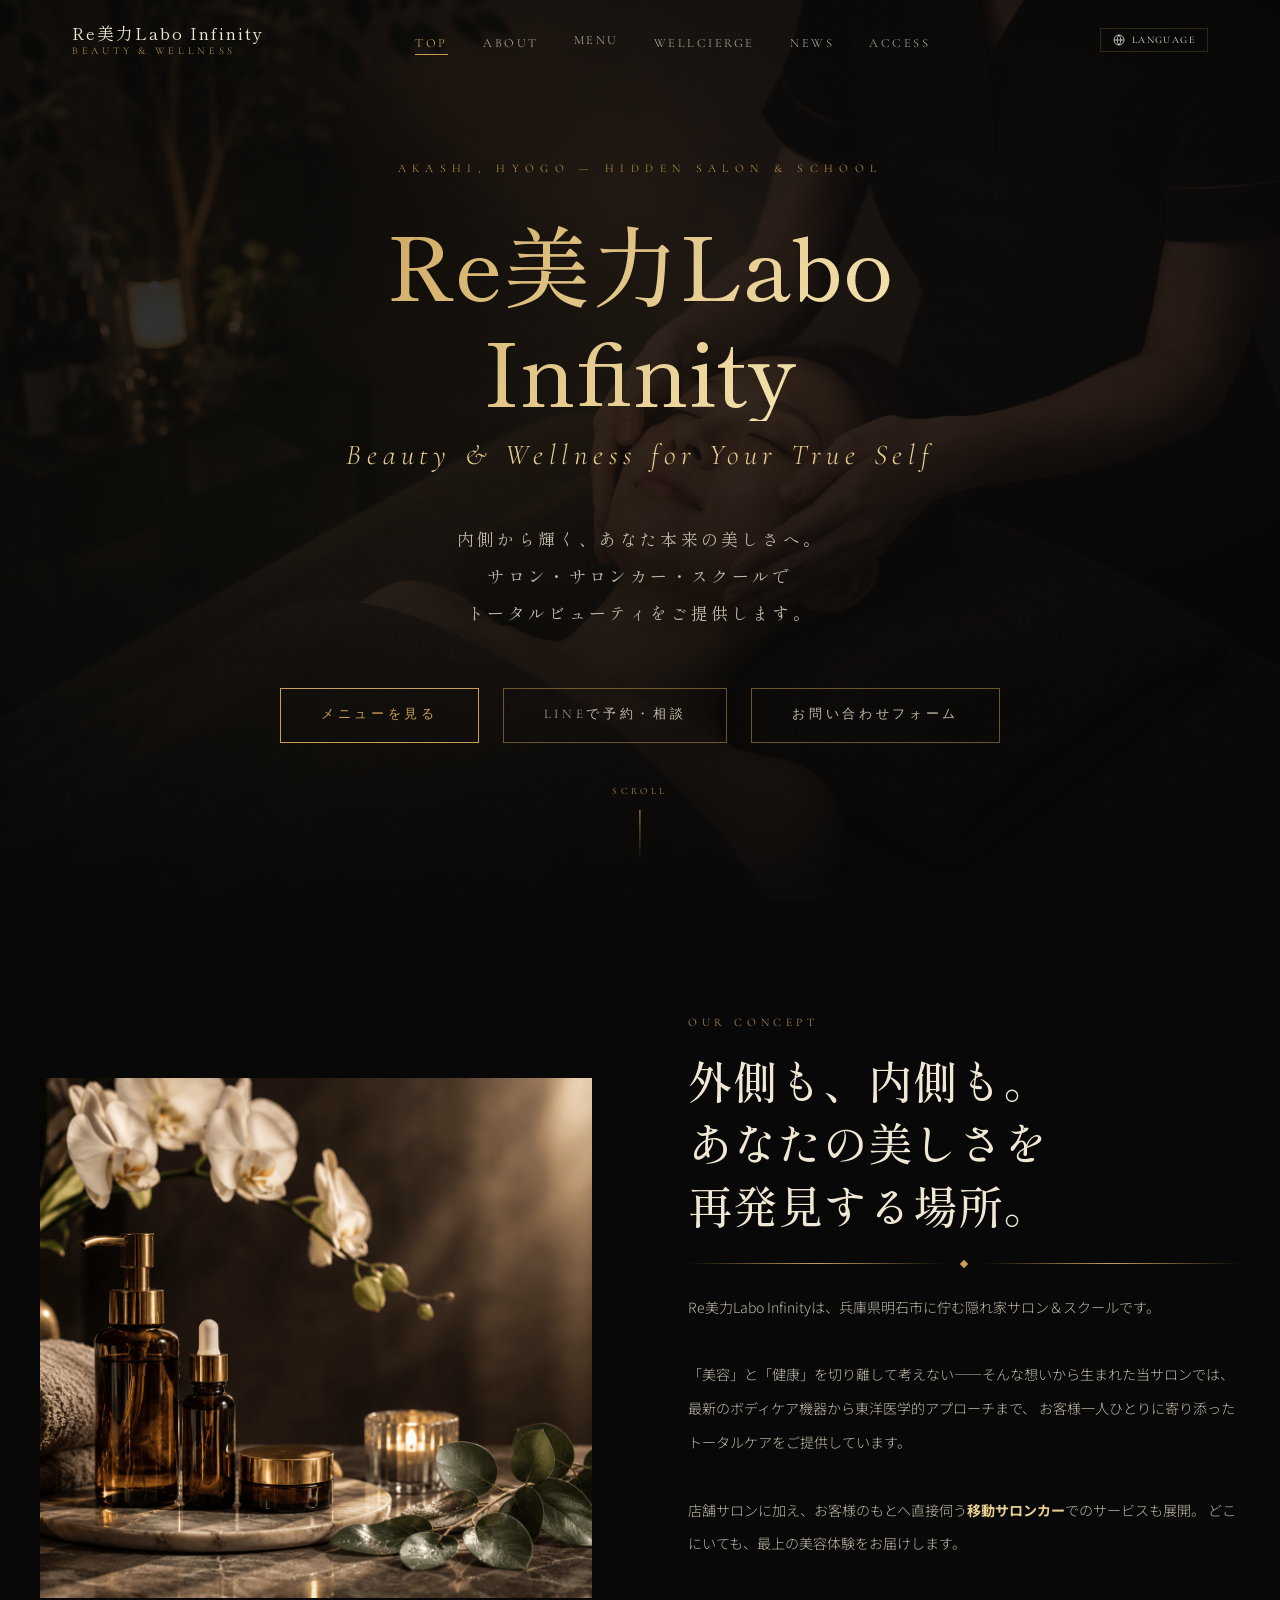
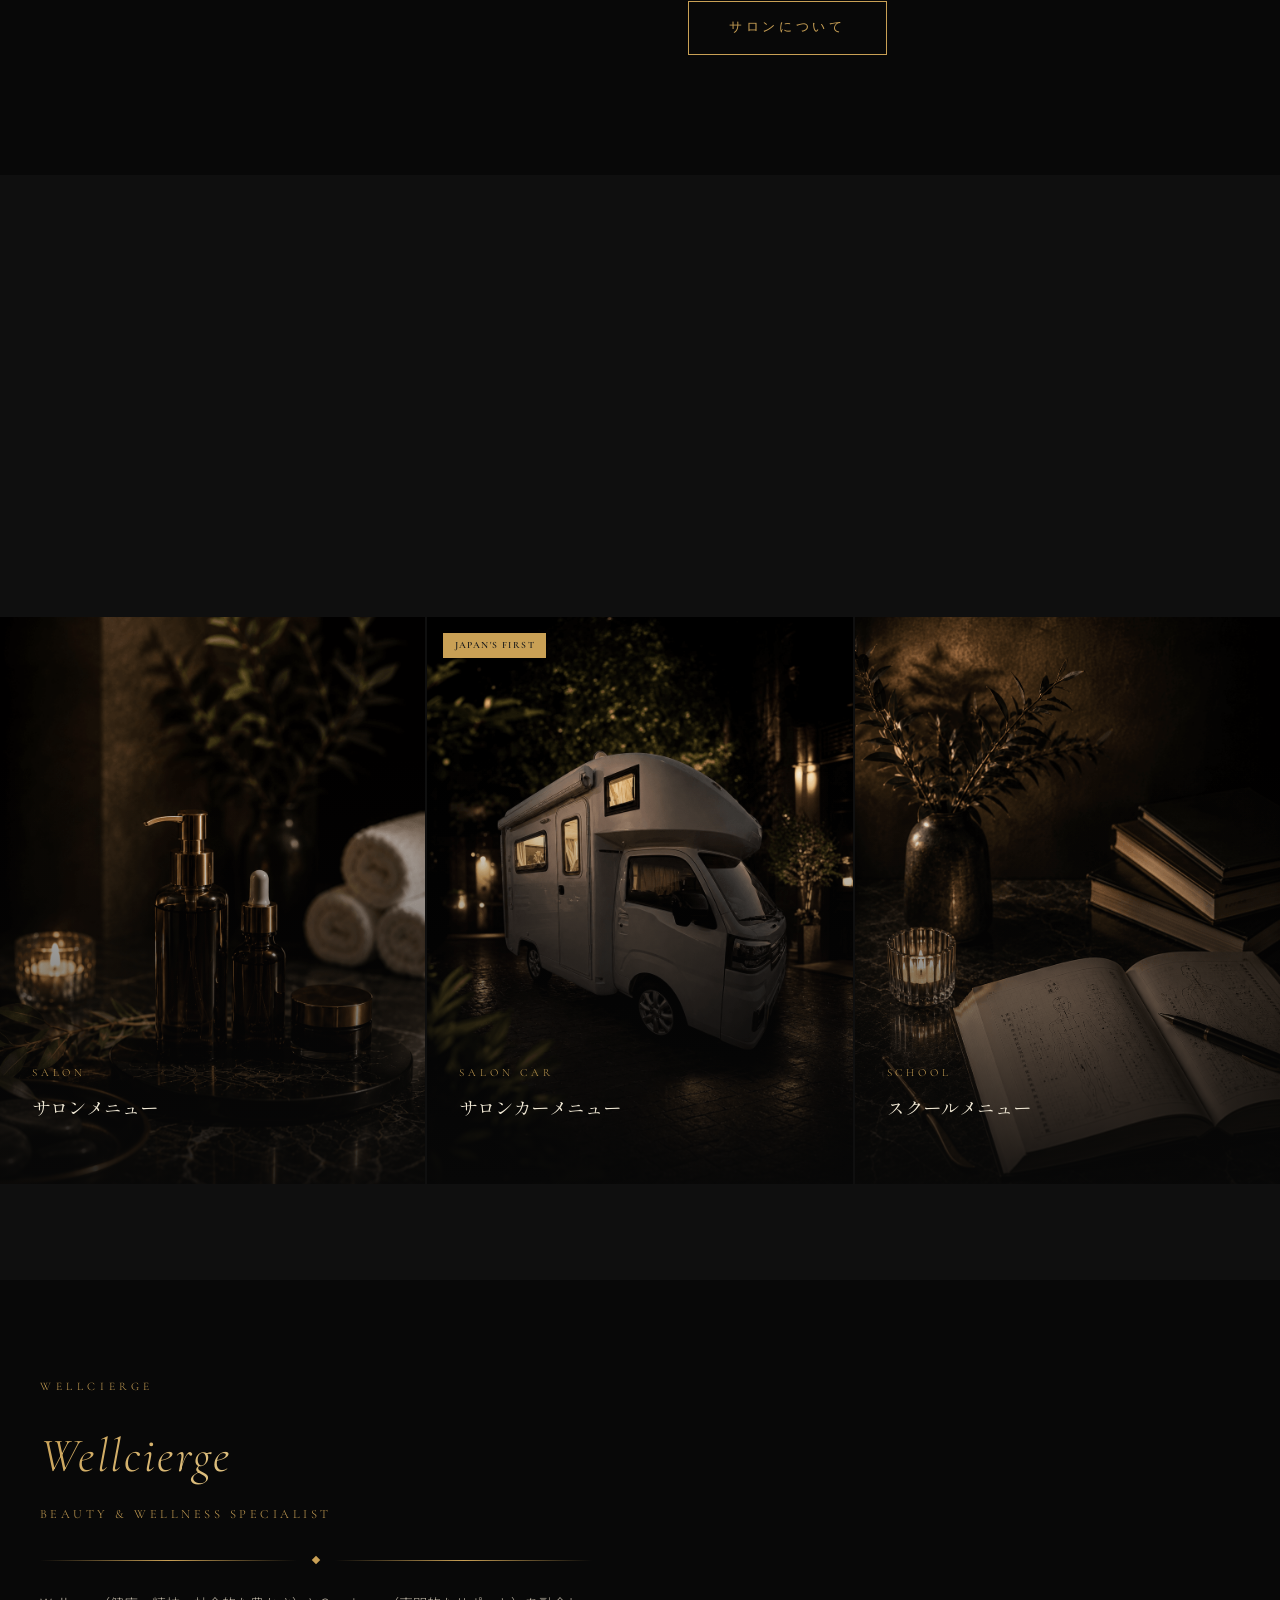
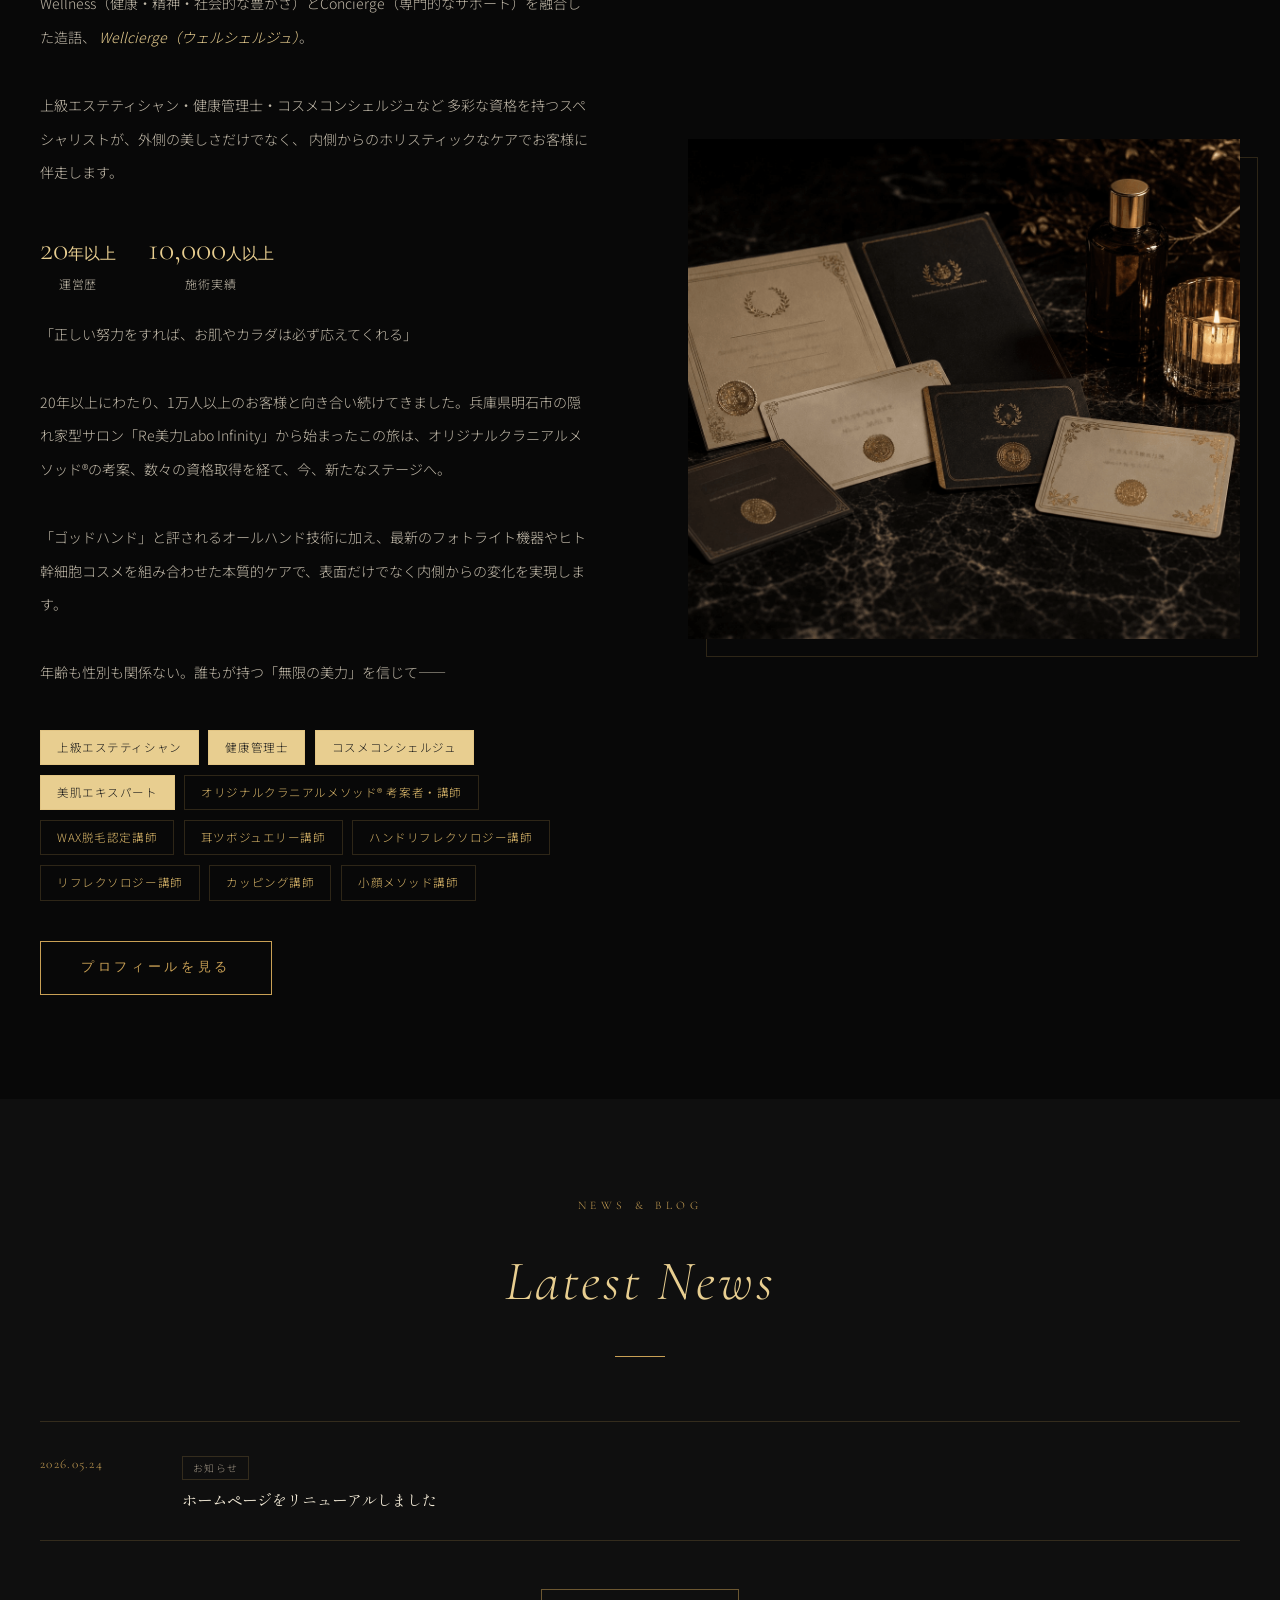
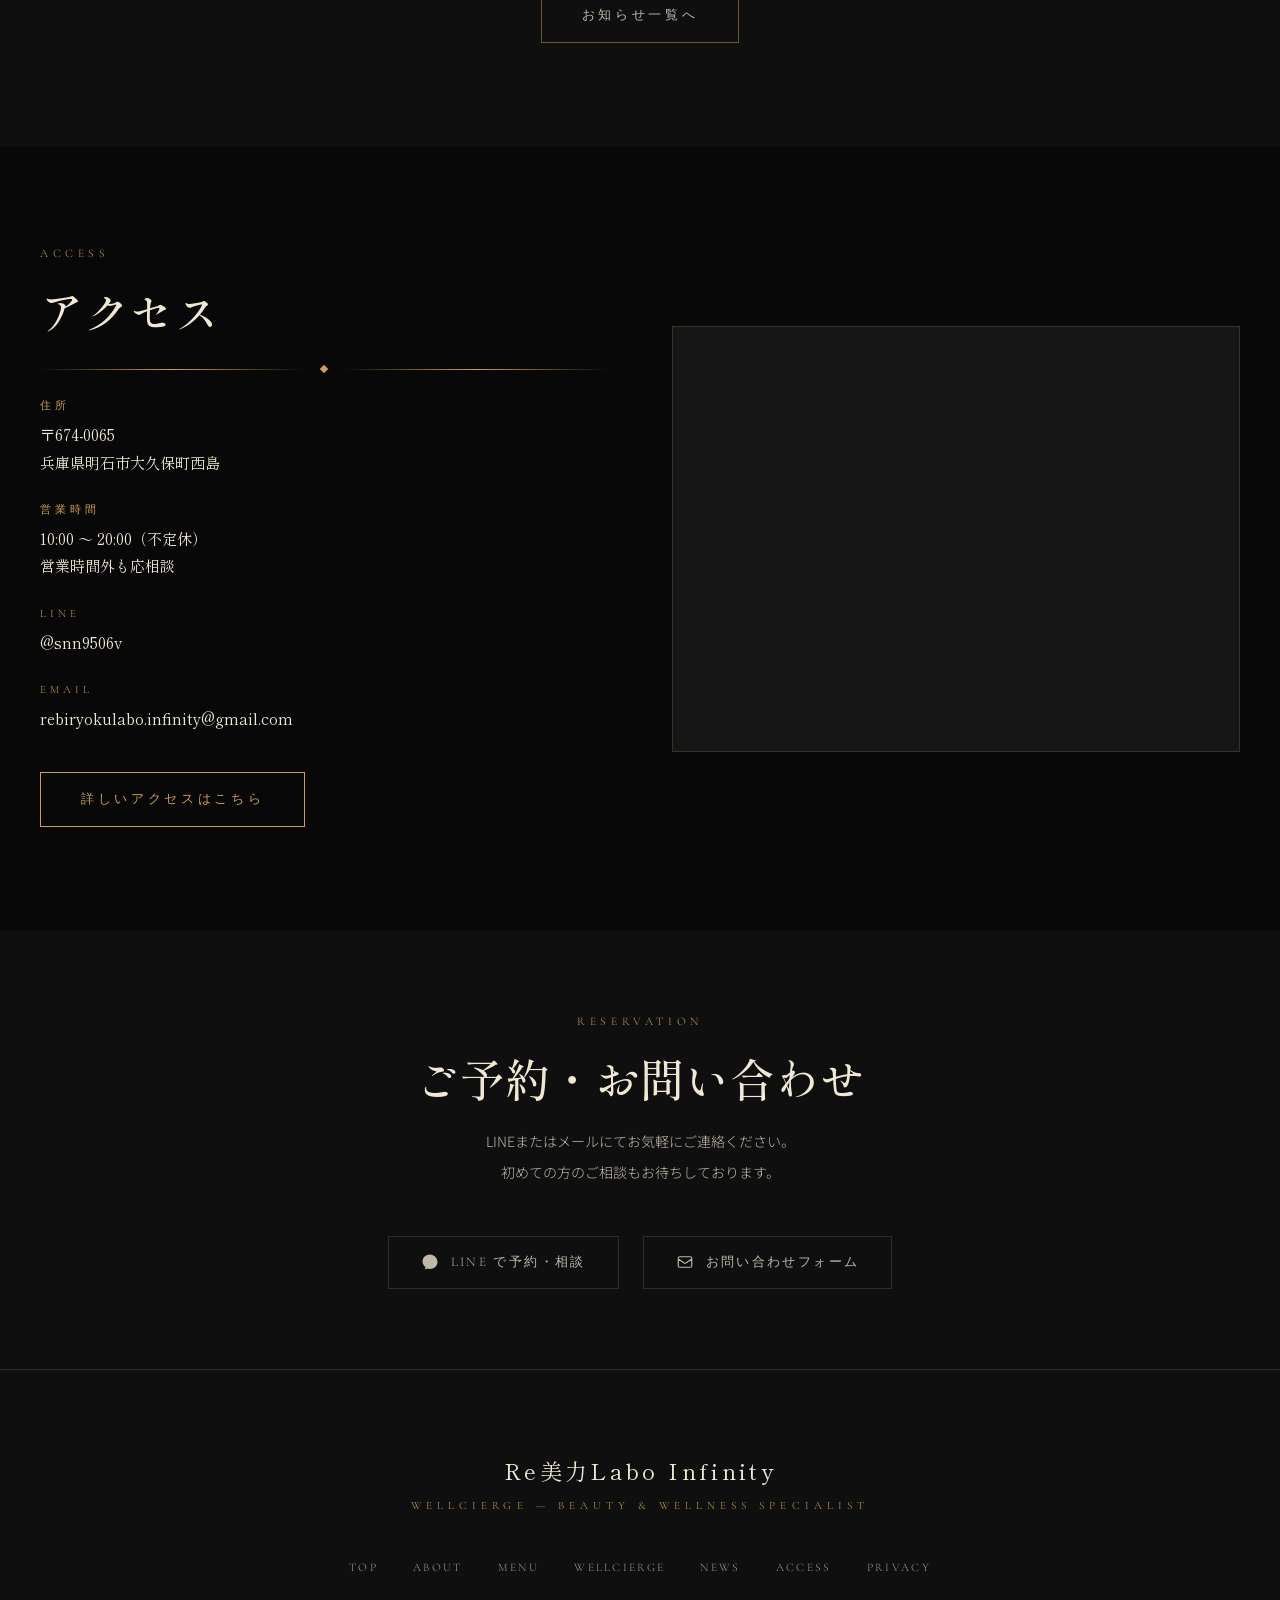
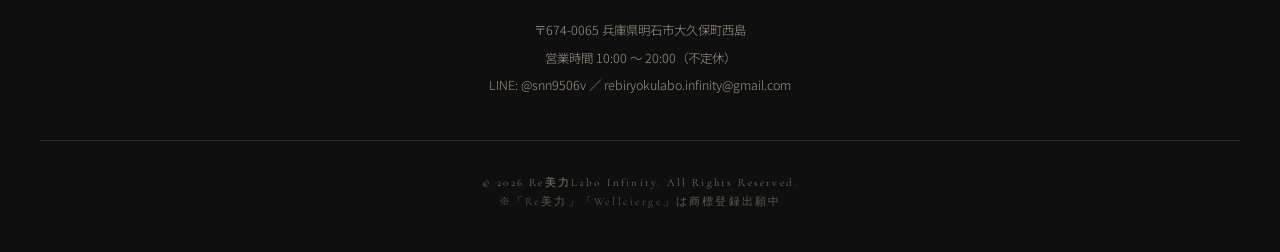
==== index.html @ ded1d457 "全国初バッジ追加・ニュース記事追加・1ショット料金変更" ====
<!DOCTYPE html>
<html lang="ja">
<head>
  <meta charset="UTF-8">
  <meta name="viewport" content="width=device-width, initial-scale=1.0">
  <title>Re美力Labo Infinity | 隠れ家サロン×移動サロンカー｜明石市</title>
  <meta name="description" content="明石市の隠れ家プライベートサロン。全国初の移動サロンカーでご希望の場所へお伺いします。脱毛・脂肪冷却・頭蓋骨調整・エステなど本格ケアをご提供。">
  <link rel="icon" type="image/png" href="images/logo-black店名無し.png">
  <meta property="og:site_name" content="Re美力Labo Infinity">
  <meta property="og:title" content="Re美力Labo Infinity | 隠れ家サロン×移動サロンカー｜明石市">
  <meta property="og:description" content="明石市の隠れ家プライベートサロン。全国初の移動サロンカーでご希望の場所へお伺いします。脱毛・脂肪冷却・頭蓋骨調整・エステなど本格ケアをご提供。">
  <meta property="og:type" content="website">
  <meta property="og:url" content="https://rebiryokulabo-infinity-salon.netlify.app/">
  <meta property="og:image" content="https://rebiryokulabo-infinity-salon.netlify.app/images/OG画像.png">
  <meta name="twitter:card" content="summary_large_image">
  <meta name="twitter:title" content="Re美力Labo Infinity | 隠れ家サロン×移動サロンカー｜明石市">
  <meta name="twitter:description" content="明石市の隠れ家プライベートサロン。全国初の移動サロンカーでご希望の場所へお伺いします。脱毛・脂肪冷却・頭蓋骨調整・エステなど本格ケアをご提供。">
  <meta name="twitter:image" content="https://rebiryokulabo-infinity-salon.netlify.app/images/OG画像.png">
  <link rel="stylesheet" href="css/style.css">
</head>
<body>

  <!-- ===== HEADER ===== -->
  <header class="site-header" id="site-header">
    <nav class="nav-inner">
      <a href="index.html" class="site-logo">
        <span class="logo-main">Re美力Labo Infinity</span>
        <span class="logo-sub">Beauty &amp; Wellness</span>
      </a>
      <ul class="nav-links">
        <li><a href="index.html" class="active">Top</a></li>
        <li><a href="about.html">About</a></li>
        <li class="nav-menu-dropdown" id="nav-menu-dropdown">
          <a href="menu.html#salon" class="nav-menu-btn" id="nav-menu-btn">Menu</a>
          <ul class="nav-menu-list" role="menu">
            <li><a href="menu.html#salon" role="menuitem">Salon</a></li>
            <li><a href="menu.html#saloncar" role="menuitem">Salon Car</a></li>
            <li><a href="menu.html#school" role="menuitem">School</a></li>
          </ul>
        </li>
        <li><a href="wellcierge.html">Wellcierge</a></li>
        <li><a href="news.html">News</a></li>
        <li><a href="access.html">Access</a></li>
      </ul>
      <div class="lang-dropdown" id="lang-dropdown">
        <button class="lang-dropdown-btn" id="lang-dropdown-btn" aria-haspopup="true" aria-expanded="false">
          <svg width="12" height="12" viewBox="0 0 24 24" fill="none" stroke="currentColor" stroke-width="1.5"><circle cx="12" cy="12" r="10"/><path d="M2 12h20M12 2a15.3 15.3 0 010 20M12 2a15.3 15.3 0 000 20"/></svg>
          Language
        </button>
        <ul class="lang-dropdown-menu" role="menu">
          <li><button class="lang-option active" data-lang="ja" role="menuitem">日本語</button></li>
          <li><button class="lang-option" data-lang="en" role="menuitem">English</button></li>
          <li><button class="lang-option" data-lang="fr" role="menuitem">Français</button></li>
          <li><button class="lang-option" data-lang="zh-CN" role="menuitem">中文（简体）</button></li>
          <li><button class="lang-option" data-lang="zh-TW" role="menuitem">中文（繁體）</button></li>
          <li><button class="lang-option" data-lang="ko" role="menuitem">한국어</button></li>
        </ul>
      </div>
      <button class="hamburger" aria-label="メニュー">
        <span></span><span></span><span></span>
      </button>
    </nav>
  </header>

  <!-- Mobile Navigation -->
  <nav class="mobile-nav">
    <a href="index.html">Top</a>
    <a href="about.html">About</a>
    <a href="menu.html">Menu</a>
    <a href="wellcierge.html">Wellcierge</a>
    <a href="news.html">News</a>
    <a href="access.html">Access</a>
  </nav>

  <!-- ===== HERO ===== -->
  <section class="hero">
    <div class="hero-bg-gradient"></div>
    <img class="hero-image" src="images/top-hero.jpg" alt="Re美力Labo Infinity">
    <div class="hero-overlay"></div>

    <div class="hero-content">
      <span class="hero-tag">Akashi, Hyogo — Hidden Salon &amp; School</span>

      <h1 class="hero-title-jp gold-text">Re美力Labo<br>Infinity</h1>

      <p class="hero-title-en">Beauty &amp; Wellness for Your True Self</p>

      <p class="hero-catchcopy">
        内側から輝く、あなた本来の美しさへ。<br>
        サロン・サロンカー・スクールで<br>
        トータルビューティをご提供します。
      </p>

      <div class="hero-buttons">
        <a href="menu.html" class="btn btn-gold"><span>メニューを見る</span></a>
        <a href="https://line.me/ti/p/@snn9506v" class="btn btn-outline" target="_blank" rel="noopener"><span>LINEで予約・相談</span></a>
        <a href="https://docs.google.com/forms/d/e/1FAIpQLSfiTeY6coS5xLp5Zf1o92QB1NUmzGNv9Fzl4UUfUg1ZlBwT3A/viewform?usp=header" class="btn btn-outline" target="_blank" rel="noopener"><span>お問い合わせフォーム</span></a>
      </div>
    </div>

    <div class="scroll-indicator">
      <span>Scroll</span>
      <div class="scroll-line"></div>
    </div>
  </section>

  <!-- ===== CONCEPT ===== -->
  <section>
    <div class="section-inner">
      <div class="concept-grid">
        <div class="concept-image-wrap fade-in-left">
          <img src="images/サロンイメージ画像.png" alt="サロン内装">
        </div>
        <div class="concept-text fade-in-right">
          <span class="section-tag">Our Concept</span>
          <h2 class="section-title">外側も、内側も。<br>あなたの美しさを<br>再発見する場所。</h2>
          <div class="ornament">
            <div class="ornament-line"></div>
            <div class="ornament-diamond"></div>
            <div class="ornament-line"></div>
          </div>
          <p class="concept-body">
            Re美力Labo Infinityは、兵庫県明石市に佇む隠れ家サロン＆スクールです。<br><br>
            「美容」と「健康」を切り離して考えない——そんな想いから生まれた当サロンでは、
            最新のボディケア機器から東洋医学的アプローチまで、
            お客様一人ひとりに寄り添ったトータルケアをご提供しています。<br><br>
            店舗サロンに加え、お客様のもとへ直接伺う<strong style="color:var(--gold-pale)">移動サロンカー</strong>でのサービスも展開。
            どこにいても、最上の美容体験をお届けします。
          </p>
          <a href="about.html" class="btn btn-gold"><span>サロンについて</span></a>
        </div>
      </div>
    </div>
  </section>

  <!-- ===== SERVICES ===== -->
  <section class="bg-medium" style="padding-left:0; padding-right:0;">
    <div class="section-inner" style="max-width:100%; padding: 0 2rem 4rem;">
      <div class="section-header fade-in">
        <span class="section-tag">Services</span>
        <h2 class="section-title-en">Our Services</h2>
        <div class="section-divider"></div>
        <p class="section-subtitle">サロン・サロンカー・スクールの3つのスタイルでお届けします</p>
      </div>
    </div>
    <div class="services-grid">
      <a href="menu.html#salon" class="service-card">
        <img src="images/TOPサロンメニューページ用画像.png" alt="サロンメニュー">
        <div class="service-card-content">
          <span class="service-card-tag">Salon</span>
          <div class="service-card-title">サロンメニュー</div>
          <div class="service-card-arrow">View Menu →</div>
        </div>
      </a>
      <a href="menu.html#saloncar" class="service-card">
        <img src="images/TOPサロンカーメニューページ用画像.png" alt="サロンカーメニュー">
        <div style="position:absolute; top:1rem; left:1rem; background:var(--gold); color:#1A1A1A; font-size:0.6rem; font-weight:600; letter-spacing:0.15em; padding:0.25rem 0.7rem; font-family:var(--font-en-serif);">JAPAN'S FIRST</div>
        <div class="service-card-content">
          <span class="service-card-tag">Salon Car</span>
          <div class="service-card-title">サロンカーメニュー</div>
          <div class="service-card-arrow">View Menu →</div>
        </div>
      </a>
      <a href="menu.html#school" class="service-card">
        <img src="images/TOPスクールメニューページ用画像.png" alt="スクールメニュー">
        <div class="service-card-content">
          <span class="service-card-tag">School</span>
          <div class="service-card-title">スクールメニュー</div>
          <div class="service-card-arrow">View Menu →</div>
        </div>
      </a>
    </div>
  </section>

  <!-- ===== WELLCIERGE ===== -->
  <section>
    <div class="section-inner">
      <div class="wellcierge-preview">
        <div class="wellcierge-preview-text fade-in-left">
          <span class="section-tag">Wellcierge</span>
          <div class="wellcierge-name gold-text">Wellcierge</div>
          <div class="wellcierge-subtitle">Beauty &amp; Wellness Specialist</div>
          <div class="ornament">
            <div class="ornament-line"></div>
            <div class="ornament-diamond"></div>
            <div class="ornament-line"></div>
          </div>
          <p class="concept-body">
            Wellness（健康・精神・社会的な豊かさ）とConcierge（専門的なサポート）を融合した造語、
            <em style="color:var(--gold-pale); font-style:italic;">Wellcierge（ウェルシェルジュ）</em>。<br><br>
            上級エステティシャン・健康管理士・コスメコンシェルジュなど
            多彩な資格を持つスペシャリストが、外側の美しさだけでなく、
            内側からのホリスティックなケアでお客様に伴走します。
          </p>
          <div style="display:flex; gap:2rem; margin-bottom:1.5rem;">
            <div style="text-align:center;">
              <div style="font-family:'Cormorant Garamond',serif; font-size:2rem; color:var(--gold-pale); line-height:1.2;">20<span style="font-size:1rem;">年以上</span></div>
              <div style="font-size:0.75rem; color:var(--text-secondary); letter-spacing:0.08em; margin-top:4px;">運営歴</div>
            </div>
            <div style="text-align:center;">
              <div style="font-family:'Cormorant Garamond',serif; font-size:2rem; color:var(--gold-pale); line-height:1.2;">10,000<span style="font-size:1rem;">人以上</span></div>
              <div style="font-size:0.75rem; color:var(--text-secondary); letter-spacing:0.08em; margin-top:4px;">施術実績</div>
            </div>
          </div>
          <p class="concept-body">
            「正しい努力をすれば、お肌やカラダは必ず応えてくれる」<br><br>
            20年以上にわたり、1万人以上のお客様と向き合い続けてきました。兵庫県明石市の隠れ家型サロン「Re美力Labo Infinity」から始まったこの旅は、オリジナルクラニアルメソッド&reg;の考案、数々の資格取得を経て、今、新たなステージへ。<br><br>
            「ゴッドハンド」と評されるオールハンド技術に加え、最新のフォトライト機器やヒト幹細胞コスメを組み合わせた本質的ケアで、表面だけでなく内側からの変化を実現します。<br><br>
            年齢も性別も関係ない。誰もが持つ「無限の美力」を信じて――
          </p>
          <div class="qualifications-list" style="margin-bottom: 2.5rem;">
            <span class="qual-tag" style="background:var(--gold-pale);color:#1a1a1a;">上級エステティシャン</span>
            <span class="qual-tag" style="background:var(--gold-pale);color:#1a1a1a;">健康管理士</span>
            <span class="qual-tag" style="background:var(--gold-pale);color:#1a1a1a;">コスメコンシェルジュ</span>
            <span class="qual-tag" style="background:var(--gold-pale);color:#1a1a1a;">美肌エキスパート</span>
            <span class="qual-tag">オリジナルクラニアルメソッド&reg; 考案者・講師</span>
            <span class="qual-tag">WAX脱毛認定講師</span>
            <span class="qual-tag">耳ツボジュエリー講師</span>
            <span class="qual-tag">ハンドリフレクソロジー講師</span>
            <span class="qual-tag">リフレクソロジー講師</span>
            <span class="qual-tag">カッピング講師</span>
            <span class="qual-tag">小顔メソッド講師</span>
          </div>
          <a href="wellcierge.html" class="btn btn-gold"><span>プロフィールを見る</span></a>
        </div>
        <div class="wellcierge-preview-image fade-in-right">
          <img src="images/TOPWellciergeイメージ画像.png" alt="Wellcierge">
        </div>
      </div>
    </div>
  </section>

  <!-- ===== NEWS ===== -->
  <section class="bg-medium">
    <div class="section-inner">
      <div class="section-header fade-in">
        <span class="section-tag">News &amp; Blog</span>
        <h2 class="section-title-en">Latest News</h2>
        <div class="section-divider"></div>
      </div>

      <!-- ✅ 最新3件を news-data.js から自動表示 -->
      <div class="news-preview-list fade-in" id="news-preview"></div>

      <div style="text-align:center; margin-top: 3rem;" class="fade-in">
        <a href="news.html" class="btn btn-outline">お知らせ一覧へ</a>
      </div>
    </div>
  </section>

  <!-- ===== ACCESS PREVIEW ===== -->
  <section>
    <div class="section-inner">
      <div class="access-preview-grid">
        <div class="fade-in-left">
          <span class="section-tag">Access</span>
          <h2 class="section-title">アクセス</h2>
          <div class="ornament">
            <div class="ornament-line"></div>
            <div class="ornament-diamond"></div>
            <div class="ornament-line"></div>
          </div>
          <div class="access-preview-info">
            <dl class="info-item">
              <dt>住所</dt>
              <dd>〒674-0065<br>兵庫県明石市大久保町西島</dd>
            </dl>
            <dl class="info-item">
              <dt>営業時間</dt>
              <dd>10:00 〜 20:00（不定休）<br>営業時間外も応相談</dd>
            </dl>
            <dl class="info-item">
              <dt>LINE</dt>
              <dd><a href="https://line.me/ti/p/@snn9506v" target="_blank" rel="noopener">@snn9506v</a></dd>
            </dl>
            <dl class="info-item">
              <dt>Email</dt>
              <dd><a href="mailto:rebiryokulabo.infinity@gmail.com">rebiryokulabo.infinity@gmail.com</a></dd>
            </dl>
          </div>
          <div style="margin-top: 2.5rem;">
            <a href="access.html" class="btn btn-gold"><span>詳しいアクセスはこちら</span></a>
          </div>
        </div>
        <div class="fade-in-right">
          <div class="map-wrap">
            <iframe
              src="https://maps.google.com/maps?q=西江井ヶ島駅&output=embed&hl=ja&z=16"
              allowfullscreen=""
              loading="lazy"
              referrerpolicy="no-referrer-when-downgrade"
              title="Re美力Labo Infinity アクセスマップ">
            </iframe>
          </div>
        </div>
      </div>
    </div>
  </section>

  <!-- ===== LINE CTA ===== -->
  <section class="bg-medium" style="padding: 5rem 2rem; text-align: center;">
    <div class="section-inner">
      <div class="fade-in">
        <span class="section-tag">Reservation</span>
        <h2 class="section-title" style="margin-bottom: 1rem;">ご予約・お問い合わせ</h2>
        <p class="section-subtitle" style="margin-top: 0; margin-bottom: 3rem;">
          LINEまたはメールにてお気軽にご連絡ください。<br>
          初めての方のご相談もお待ちしております。
        </p>
        <div class="sns-links">
          <a href="https://line.me/ti/p/@snn9506v" class="sns-link" target="_blank" rel="noopener">
            <svg width="18" height="18" viewBox="0 0 24 24" fill="currentColor">
              <path d="M12 2C6.48 2 2 6.16 2 11.29c0 2.98 1.54 5.63 3.95 7.37L5 22l4.04-1.35C10.28 21.18 11.13 21.4 12 21.4c5.52 0 10-4.16 10-9.29S17.52 2 12 2z"/>
            </svg>
            LINE で予約・相談
          </a>
          <a href="https://docs.google.com/forms/d/e/1FAIpQLSfiTeY6coS5xLp5Zf1o92QB1NUmzGNv9Fzl4UUfUg1ZlBwT3A/viewform?usp=header" class="sns-link" target="_blank" rel="noopener">
            <svg width="18" height="18" viewBox="0 0 24 24" fill="none" stroke="currentColor" stroke-width="1.5">
              <path d="M3 8l7.89 5.26a2 2 0 002.22 0L21 8M5 19h14a2 2 0 002-2V7a2 2 0 00-2-2H5a2 2 0 00-2 2v10a2 2 0 002 2z"/>
            </svg>
            お問い合わせフォーム
          </a>
        </div>
      </div>
    </div>
  </section>

  <!-- ===== FOOTER ===== -->
  <footer class="site-footer">
    <div class="footer-inner">
      <div class="footer-logo">Re美力Labo Infinity</div>
      <div class="footer-logo-sub">Wellcierge — Beauty &amp; Wellness Specialist</div>
      <nav class="footer-nav">
        <a href="index.html">Top</a>
        <a href="about.html">About</a>
        <a href="menu.html">Menu</a>
        <a href="wellcierge.html">Wellcierge</a>
        <a href="news.html">News</a>
        <a href="access.html">Access</a>
        <a href="privacy.html">Privacy</a>
      </nav>
      <div class="footer-info">
        〒674-0065 兵庫県明石市大久保町西島<br>
        営業時間 10:00〜20:00（不定休）<br>
        LINE: @snn9506v ／ rebiryokulabo.infinity@gmail.com
      </div>
      <div class="footer-copy">
        &copy; 2026 Re美力Labo Infinity. All Rights Reserved.
      </div>
    </div>
  </footer>

  <div id="google_translate_element" style="display:none;"></div>
  <script src="https://translate.google.com/translate_a/element.js?cb=googleTranslateElementInit"></script>
  <script src="js/news-data.js"></script>
  <script src="js/main.js"></script>
  <script>
    // 最新3件を自動表示
    const preview = document.getElementById('news-preview');
    if (preview && typeof NEWS_POSTS !== 'undefined') {
      preview.innerHTML = NEWS_POSTS.slice(0, 3).map(post => `
        <div class="news-preview-item">
          <div class="news-preview-date">${post.date}</div>
          <div>
            <span class="news-preview-category">${post.category}</span>
            <div class="news-preview-title">${post.title}</div>
          </div>
        </div>`).join('');
    }
  </script>
  <script src="https://identity.netlify.com/v1/netlify-identity-widget.js"></script>
  <script>
    if (window.netlifyIdentity) {
      window.netlifyIdentity.on("init", user => {
        if (!user) {
          window.netlifyIdentity.on("login", () => {
            document.location.href = "/admin/";
          });
        }
      });
    }
  </script>
</body>
</html>
---- css/style.css ----
/* ===================================
   Re美力Labo Infinity - Main Stylesheet
   =================================== */

@import url('https://fonts.googleapis.com/css2?family=Cormorant+Garamond:ital,wght@0,300;0,400;0,500;0,600;1,300;1,400;1,500&family=Shippori+Mincho:wght@400;500;600;700&family=Noto+Sans+JP:wght@300;400;500&display=swap');

/* ===================================
   CSS Variables
   =================================== */
:root {
  --bg-dark: #080808;
  --bg-medium: #0f0f0f;
  --bg-card: #161616;
  --bg-card-hover: #1e1e1e;

  --gold: #C9A055;
  --gold-light: #DDB96B;
  --gold-pale: #E8CE90;
  --gold-shimmer: #F5E4B0;
  --cream: #F0E8D5;
  --rose-gold: #C4867A;

  --text-primary: #E8E0D0;
  --text-secondary: #C0B8A8;
  --text-muted: #A09585;

  --border-gold: rgba(201, 160, 85, 0.2);
  --border-gold-hover: rgba(201, 160, 85, 0.5);

  --font-jp-serif: 'Shippori Mincho', 'Times New Roman', serif;
  --font-en-serif: 'Cormorant Garamond', Georgia, serif;
  --font-jp-sans: 'Noto Sans JP', sans-serif;

  --transition: all 0.4s cubic-bezier(0.25, 0.46, 0.45, 0.94);
  --transition-fast: all 0.25s ease;

  --shadow-gold: 0 8px 40px rgba(201, 160, 85, 0.12);
  --shadow-card: 0 8px 40px rgba(0, 0, 0, 0.6);

  --max-width: 1200px;
  --nav-height: 80px;
}

/* ===================================
   Reset & Base
   =================================== */
*, *::before, *::after {
  box-sizing: border-box;
  margin: 0;
  padding: 0;
}

html {
  scroll-behavior: smooth;
}

body {
  background-color: var(--bg-dark);
  color: var(--text-primary);
  font-family: var(--font-jp-sans);
  font-weight: 300;
  line-height: 1.8;
  overflow-x: hidden;
}

img {
  max-width: 100%;
  height: auto;
  display: block;
}

a {
  color: inherit;
  text-decoration: none;
}

ul { list-style: none; }

/* ===================================
   Typography Utilities
   =================================== */
.section-tag {
  font-family: var(--font-en-serif);
  font-size: 0.72rem;
  letter-spacing: 0.4em;
  color: var(--gold);
  text-transform: uppercase;
  display: block;
  margin-bottom: 1rem;
}

.section-title {
  font-family: var(--font-jp-serif);
  font-size: clamp(1.8rem, 4vw, 2.8rem);
  font-weight: 500;
  line-height: 1.4;
  color: var(--cream);
}

.section-title-en {
  font-family: var(--font-en-serif);
  font-size: clamp(2rem, 5vw, 3.5rem);
  font-weight: 300;
  font-style: italic;
  color: var(--gold-pale);
  letter-spacing: 0.05em;
}

.section-subtitle {
  font-size: 0.88rem;
  color: var(--text-secondary);
  line-height: 2.2;
  margin-top: 1.5rem;
}

.gold-text {
  background: linear-gradient(
    135deg,
    var(--gold) 0%,
    var(--gold-shimmer) 45%,
    var(--gold) 65%,
    var(--gold-light) 100%
  );
  background-size: 200% auto;
  -webkit-background-clip: text;
  -webkit-text-fill-color: transparent;
  background-clip: text;
}

/* ===================================
   Header & Navigation
   =================================== */
.site-header {
  position: fixed;
  top: 0;
  left: 0;
  right: 0;
  z-index: 1000;
  height: var(--nav-height);
  transition: var(--transition);
}

.site-header.scrolled {
  background: rgba(8, 8, 8, 0.96);
  backdrop-filter: blur(20px);
  -webkit-backdrop-filter: blur(20px);
  border-bottom: 1px solid var(--border-gold);
  box-shadow: 0 4px 30px rgba(0, 0, 0, 0.5);
}

.nav-inner {
  max-width: var(--max-width);
  margin: 0 auto;
  padding: 0 2rem;
  height: 100%;
  display: flex;
  align-items: center;
  justify-content: space-between;
}

.site-logo {
  display: flex;
  flex-direction: column;
  line-height: 1.25;
  text-decoration: none;
}

.logo-main {
  font-family: var(--font-jp-serif);
  font-size: 1.05rem;
  color: var(--cream);
  letter-spacing: 0.12em;
}

.logo-sub {
  font-family: var(--font-en-serif);
  font-size: 0.65rem;
  letter-spacing: 0.35em;
  color: var(--gold);
  text-transform: uppercase;
}

.nav-links {
  display: flex;
  align-items: center;
  gap: 2.2rem;
}

.nav-links a {
  font-family: var(--font-en-serif);
  font-size: 0.78rem;
  letter-spacing: 0.2em;
  text-transform: uppercase;
  color: var(--text-secondary);
  transition: var(--transition-fast);
  position: relative;
}

.nav-links a::after {
  content: '';
  position: absolute;
  bottom: -4px;
  left: 0;
  width: 0;
  height: 1px;
  background: var(--gold);
  transition: width 0.3s ease;
}

.nav-links a:hover,
.nav-links a.active {
  color: var(--gold-light);
}

.nav-links a:hover::after,
.nav-links a.active::after {
  width: 100%;
}

/* Hamburger */
.hamburger {
  display: none;
  flex-direction: column;
  gap: 6px;
  background: none;
  border: none;
  cursor: pointer;
  padding: 5px;
}

.hamburger span {
  display: block;
  width: 24px;
  height: 1px;
  background: var(--cream);
  transition: var(--transition);
}

.hamburger.open span:nth-child(1) {
  transform: rotate(45deg) translate(5px, 5px);
}
.hamburger.open span:nth-child(2) {
  opacity: 0;
}
.hamburger.open span:nth-child(3) {
  transform: rotate(-45deg) translate(5px, -5px);
}

/* Mobile Nav */
.mobile-nav {
  display: none;
  position: fixed;
  top: var(--nav-height);
  left: 0;
  right: 0;
  bottom: 0;
  background: rgba(8, 8, 8, 0.98);
  backdrop-filter: blur(20px);
  z-index: 999;
  flex-direction: column;
  align-items: center;
  justify-content: center;
  gap: 2.5rem;
}

.mobile-nav.open {
  display: flex;
}

.mobile-nav a {
  font-family: var(--font-jp-serif);
  font-size: 1.25rem;
  color: var(--text-secondary);
  letter-spacing: 0.12em;
  transition: var(--transition-fast);
}

.mobile-nav a:hover {
  color: var(--gold-light);
}

/* ===================================
   Ornament / Divider
   =================================== */
.ornament {
  display: flex;
  align-items: center;
  gap: 1rem;
  margin: 1.5rem 0;
}

.ornament-line {
  flex: 1;
  height: 1px;
  background: linear-gradient(to right, transparent, var(--gold), transparent);
}

.ornament-diamond {
  width: 6px;
  height: 6px;
  background: var(--gold);
  transform: rotate(45deg);
  flex-shrink: 0;
}

.section-divider {
  width: 50px;
  height: 1px;
  background: var(--gold);
  margin: 1.5rem auto;
}

/* ===================================
   Hero — Top Page
   =================================== */
.hero {
  position: relative;
  height: 100vh;
  min-height: 600px;
  display: flex;
  align-items: center;
  justify-content: center;
  overflow: hidden;
  background: var(--bg-dark);
}

.hero-bg-gradient {
  position: absolute;
  inset: 0;
  background:
    radial-gradient(ellipse at 25% 60%, rgba(201, 160, 85, 0.07) 0%, transparent 55%),
    radial-gradient(ellipse at 75% 30%, rgba(196, 134, 122, 0.05) 0%, transparent 50%);
}

.hero-image {
  position: absolute;
  inset: 0;
  width: 100%;
  height: 100%;
  object-fit: cover;
  opacity: 0.18;
  filter: grayscale(20%);
}

.hero-overlay {
  position: absolute;
  inset: 0;
  background: linear-gradient(
    to bottom,
    rgba(8, 8, 8, 0.35) 0%,
    rgba(8, 8, 8, 0.1) 45%,
    rgba(8, 8, 8, 0.75) 100%
  );
}

.hero-content {
  position: relative;
  z-index: 2;
  text-align: center;
  padding: 0 2rem;
  max-width: 900px;
}

.hero-tag {
  font-family: var(--font-en-serif);
  font-size: 0.72rem;
  letter-spacing: 0.55em;
  color: var(--gold);
  text-transform: uppercase;
  display: block;
  margin-bottom: 2rem;
  opacity: 0;
  animation: fadeInDown 1s ease 0.4s forwards;
}

.hero-title-jp {
  font-family: var(--font-jp-serif);
  font-size: clamp(2.8rem, 8vw, 5.5rem);
  font-weight: 500;
  color: var(--cream);
  line-height: 1.2;
  margin-bottom: 0.5rem;
  opacity: 0;
  animation: fadeInUp 1.2s ease 0.7s forwards;
}

.hero-title-en {
  font-family: var(--font-en-serif);
  font-size: clamp(1.1rem, 2.5vw, 1.8rem);
  font-weight: 300;
  font-style: italic;
  letter-spacing: 0.2em;
  color: var(--gold-pale);
  margin-bottom: 2.5rem;
  opacity: 0;
  animation: fadeInUp 1.2s ease 1s forwards;
}

.hero-catchcopy {
  font-family: var(--font-jp-serif);
  font-size: clamp(0.85rem, 1.8vw, 1.05rem);
  color: var(--text-secondary);
  letter-spacing: 0.2em;
  line-height: 2.2;
  margin-bottom: 3.5rem;
  opacity: 0;
  animation: fadeInUp 1.2s ease 1.3s forwards;
}

.hero-buttons {
  display: flex;
  gap: 1.5rem;
  justify-content: center;
  flex-wrap: wrap;
  opacity: 0;
  animation: fadeInUp 1.2s ease 1.6s forwards;
}

.scroll-indicator {
  position: absolute;
  bottom: 2.5rem;
  left: 50%;
  transform: translateX(-50%);
  display: flex;
  flex-direction: column;
  align-items: center;
  gap: 0.6rem;
  opacity: 0;
  animation: fadeIn 1s ease 2.2s forwards;
}

.scroll-indicator span {
  font-family: var(--font-en-serif);
  font-size: 0.6rem;
  letter-spacing: 0.35em;
  color: var(--gold);
  text-transform: uppercase;
}

.scroll-line {
  width: 1px;
  height: 50px;
  background: linear-gradient(to bottom, var(--gold), transparent);
  animation: scrollDown 2s ease infinite;
}

/* ===================================
   Page Hero (Inner Pages)
   =================================== */
.page-hero {
  position: relative;
  height: 38vh;
  min-height: 260px;
  display: flex;
  align-items: center;
  justify-content: center;
  overflow: hidden;
  background: #1a1206;
  padding-top: var(--nav-height);
}

.page-hero::before {
  content: '';
  position: absolute;
  inset: 0;
  background:
    radial-gradient(ellipse at 50% 100%, rgba(201, 160, 85, 0.09) 0%, transparent 60%);
}

.page-hero-image {
  position: absolute;
  inset: 0;
  width: 100%;
  height: 100%;
  object-fit: cover;
  opacity: 0.1;
  filter: grayscale(30%);
}

.page-hero-content {
  position: relative;
  z-index: 2;
  text-align: center;
  padding: 0 2rem;
}

.page-hero-tag {
  font-family: var(--font-en-serif);
  font-size: 0.72rem;
  letter-spacing: 0.45em;
  color: var(--gold);
  text-transform: uppercase;
  display: block;
  margin-bottom: 1rem;
}

.page-hero-title {
  font-family: var(--font-en-serif);
  font-size: clamp(2.5rem, 6vw, 4.5rem);
  font-weight: 300;
  font-style: italic;
  color: var(--cream);
  letter-spacing: 0.05em;
}

.page-hero-title-jp {
  font-family: var(--font-jp-serif);
  font-size: clamp(0.85rem, 1.5vw, 1rem);
  color: var(--text-muted);
  letter-spacing: 0.35em;
  margin-top: 0.6rem;
}

/* ===================================
   Buttons
   =================================== */
.btn {
  display: inline-block;
  padding: 0.9rem 2.5rem;
  font-family: var(--font-en-serif);
  font-size: 0.82rem;
  letter-spacing: 0.28em;
  text-transform: uppercase;
  cursor: pointer;
  transition: var(--transition);
  position: relative;
  overflow: hidden;
  border: none;
}

.btn-gold {
  border: 1px solid var(--gold);
  color: var(--gold);
  background: transparent;
}

.btn-gold::before {
  content: '';
  position: absolute;
  inset: 0;
  background: var(--gold);
  transform: translateX(-101%);
  transition: transform 0.4s ease;
}

.btn-gold:hover {
  color: var(--bg-dark);
}

.btn-gold:hover::before {
  transform: translateX(0);
}

.btn-gold span {
  position: relative;
  z-index: 1;
}

.btn-outline {
  border: 1px solid var(--border-gold-hover);
  color: var(--text-secondary);
  background: transparent;
}

.btn-outline:hover {
  border-color: var(--gold);
  color: var(--gold-light);
}

/* ===================================
   Sections
   =================================== */
section {
  padding: 6rem 2rem;
}

.section-inner {
  max-width: var(--max-width);
  margin: 0 auto;
}

.section-header {
  text-align: center;
  margin-bottom: 4rem;
}

.bg-medium {
  background: var(--bg-medium);
}

/* ===================================
   Concept Section (Top Page)
   =================================== */
.concept-grid {
  display: grid;
  grid-template-columns: 1fr 1fr;
  gap: 6rem;
  align-items: center;
}

.concept-image-wrap {
  position: relative;
}

.concept-image-wrap::before {
  display: none;
}

.concept-image-wrap img {
  position: relative;
  z-index: 1;
  width: 100%;
  height: 520px;
  object-fit: cover;
  filter: grayscale(15%);
}

.concept-text {
  padding: 1rem 0;
}

.concept-lead {
  font-family: var(--font-jp-serif);
  font-size: clamp(1.25rem, 2.5vw, 1.65rem);
  color: var(--cream);
  line-height: 1.9;
  margin-bottom: 2rem;
}

.concept-body {
  font-size: 0.88rem;
  color: var(--text-secondary);
  line-height: 2.4;
  margin-bottom: 2.5rem;
}

/* ===================================
   Services Grid (Top Page)
   =================================== */
.services-grid {
  display: grid;
  grid-template-columns: repeat(3, 1fr);
  gap: 2px;
}

.service-card {
  position: relative;
  overflow: hidden;
  aspect-ratio: 3/4;
  cursor: pointer;
  display: block;
}

.service-card img {
  width: 100%;
  height: 100%;
  object-fit: cover;
  transition: transform 0.8s ease;
  filter: grayscale(25%);
}

.service-card::after {
  content: '';
  position: absolute;
  inset: 0;
  background: linear-gradient(
    to bottom,
    transparent 25%,
    rgba(8, 8, 8, 0.88) 100%
  );
  transition: background 0.4s ease;
}

.service-card:hover img {
  transform: scale(1.06);
}

.service-card:hover::after {
  background: linear-gradient(
    to bottom,
    rgba(8, 8, 8, 0.15) 0%,
    rgba(8, 8, 8, 0.92) 100%
  );
}

.service-card-content {
  position: absolute;
  bottom: 0;
  left: 0;
  right: 0;
  padding: 2rem;
  z-index: 2;
}

.service-card-tag {
  font-family: var(--font-en-serif);
  font-size: 0.68rem;
  letter-spacing: 0.35em;
  color: var(--gold);
  text-transform: uppercase;
  display: block;
  margin-bottom: 0.5rem;
}

.service-card-title {
  font-family: var(--font-jp-serif);
  font-size: 1.15rem;
  color: var(--cream);
  margin-bottom: 0.5rem;
}

.service-card-arrow {
  font-family: var(--font-en-serif);
  font-size: 0.7rem;
  letter-spacing: 0.2em;
  color: var(--gold);
  text-transform: uppercase;
  opacity: 0;
  transform: translateX(-8px);
  transition: var(--transition);
}

.service-card:hover .service-card-arrow {
  opacity: 1;
  transform: translateX(0);
}

/* ===================================
   Wellcierge Preview (Top Page)
   =================================== */
.wellcierge-preview {
  display: grid;
  grid-template-columns: 1fr 1fr;
  gap: 6rem;
  align-items: center;
}

.wellcierge-preview-image {
  position: relative;
  order: 2;
}

.wellcierge-preview-image::after {
  content: '';
  position: absolute;
  top: 18px;
  left: 18px;
  right: -18px;
  bottom: -18px;
  border: 1px solid var(--border-gold);
  z-index: 0;
  pointer-events: none;
}

.wellcierge-preview-image img {
  position: relative;
  z-index: 1;
  width: 100%;
  height: 500px;
  object-fit: cover;
  filter: grayscale(15%);
}

.wellcierge-preview-text {
  order: 1;
}

.wellcierge-name {
  font-family: var(--font-en-serif);
  font-size: clamp(2rem, 4vw, 3rem);
  font-style: italic;
  color: var(--gold-pale);
  letter-spacing: 0.05em;
  margin-bottom: 0.25rem;
}

.wellcierge-subtitle {
  font-family: var(--font-en-serif);
  font-size: 0.78rem;
  letter-spacing: 0.28em;
  color: var(--gold);
  text-transform: uppercase;
  margin-bottom: 2rem;
}

/* ===================================
   News Preview (Top Page)
   =================================== */
.news-preview-list {
  display: grid;
  gap: 0;
}

.news-preview-item {
  display: grid;
  grid-template-columns: 110px 1fr;
  gap: 2rem;
  padding: 1.8rem 0;
  border-bottom: 1px solid var(--border-gold);
  align-items: start;
  transition: var(--transition-fast);
}

.news-preview-item:first-child {
  border-top: 1px solid var(--border-gold);
}

.news-preview-item:hover .news-preview-title {
  color: var(--gold-light);
}

.news-preview-date {
  font-family: var(--font-en-serif);
  font-size: 0.82rem;
  color: var(--gold);
  letter-spacing: 0.1em;
  padding-top: 0.15rem;
}

.news-preview-category {
  display: inline-block;
  font-size: 0.62rem;
  letter-spacing: 0.15em;
  text-transform: uppercase;
  color: var(--text-muted);
  border: 1px solid var(--border-gold);
  padding: 0.15rem 0.6rem;
  margin-bottom: 0.4rem;
}

.news-preview-title {
  font-family: var(--font-jp-serif);
  font-size: 0.95rem;
  color: var(--cream);
  transition: var(--transition-fast);
  line-height: 1.6;
}

/* ===================================
   Access Preview (Top Page)
   =================================== */
.access-preview-grid {
  display: grid;
  grid-template-columns: 1fr 1fr;
  gap: 4rem;
  align-items: center;
}

.access-preview-info {
  display: flex;
  flex-direction: column;
  gap: 1.5rem;
}

.info-item dt {
  font-family: var(--font-en-serif);
  font-size: 0.7rem;
  letter-spacing: 0.35em;
  color: var(--gold);
  text-transform: uppercase;
  margin-bottom: 0.3rem;
}

.info-item dd {
  font-family: var(--font-jp-serif);
  font-size: 0.95rem;
  color: var(--cream);
  line-height: 1.8;
}

/* ===================================
   Menu Page
   =================================== */
.menu-tabs {
  display: flex;
  justify-content: center;
  border-bottom: 1px solid var(--border-gold);
  margin-bottom: 4rem;
  gap: 0;
  overflow-x: auto;
}

.menu-tab {
  padding: 1rem 2.5rem;
  font-family: var(--font-en-serif);
  font-size: 0.82rem;
  letter-spacing: 0.22em;
  color: var(--text-muted);
  cursor: pointer;
  transition: var(--transition-fast);
  background: none;
  border: none;
  position: relative;
  text-transform: uppercase;
  white-space: nowrap;
}

.menu-tab::after {
  content: '';
  position: absolute;
  bottom: -1px;
  left: 0;
  right: 0;
  height: 2px;
  background: var(--gold);
  transform: scaleX(0);
  transition: transform 0.3s ease;
}

.menu-tab.active {
  color: var(--gold-light);
}

.menu-tab.active::after {
  transform: scaleX(1);
}

.menu-panel {
  display: none;
}

.menu-panel.active {
  display: block;
  animation: fadeIn 0.4s ease;
}

.menu-section-title {
  font-family: var(--font-jp-serif);
  font-size: 1.3rem;
  color: var(--gold-pale);
  letter-spacing: 0.1em;
  margin-bottom: 2rem;
  padding-bottom: 1rem;
  border-bottom: 1px solid var(--border-gold);
}

.menu-grid {
  display: grid;
  grid-template-columns: repeat(auto-fill, minmax(290px, 1fr));
  gap: 1.5rem;
  margin-bottom: 3rem;
}

.menu-item {
  background: var(--bg-card);
  border: 1px solid var(--border-gold);
  padding: 2rem;
  transition: var(--transition);
  position: relative;
  overflow: hidden;
}

.menu-item::before {
  content: '';
  position: absolute;
  top: 0;
  left: 0;
  width: 2px;
  height: 0;
  background: linear-gradient(to bottom, var(--gold), var(--rose-gold));
  transition: height 0.4s ease;
}

.menu-item:hover {
  border-color: var(--border-gold-hover);
  background: var(--bg-card-hover);
  transform: translateY(-4px);
  box-shadow: var(--shadow-gold);
}

.menu-item:hover::before {
  height: 100%;
}

.menu-item-name {
  font-family: var(--font-jp-serif);
  font-size: 1.05rem;
  color: var(--cream);
  margin-bottom: 0.75rem;
  line-height: 1.5;
}

.menu-item-desc {
  font-size: 0.8rem;
  color: rgba(192, 184, 168, 0.82);
  font-weight: 300;
  line-height: 1.95;
  margin-bottom: 1.5rem;
}

.menu-item-price {
  font-family: var(--font-en-serif);
  font-size: 0.78rem;
  color: var(--gold);
  display: flex;
  align-items: baseline;
  gap: 0.25rem;
  margin-top: auto;
}

.menu-item-price span {
  font-size: 1.45rem;
  color: var(--gold-light);
  font-family: var(--font-en-serif);
  font-weight: 400;
  letter-spacing: 0.02em;
}

.menu-item-tag {
  display: inline-block;
  font-size: 0.6rem;
  letter-spacing: 0.15em;
  padding: 2px 9px;
  border: 1px solid var(--gold);
  color: var(--gold);
  font-family: var(--font-jp-sans);
  font-weight: 300;
  margin-bottom: 0.75rem;
  text-transform: uppercase;
}

.menu-note {
  font-size: 0.78rem;
  color: var(--text-muted);
  line-height: 2;
  padding: 1.5rem;
  border: 1px solid var(--border-gold);
  background: var(--bg-card);
  margin-top: 1rem;
}

/* Menu Panel Hero */
.menu-panel-hero {
  position: relative;
  width: 100%;
  height: 260px;
  overflow: hidden;
  margin-bottom: 4rem;
  border-radius: 2px;
}
.menu-panel-hero img {
  width: 100%;
  height: 100%;
  object-fit: cover;
  filter: brightness(0.45);
}
.menu-panel-hero-content {
  position: absolute;
  inset: 0;
  display: flex;
  flex-direction: column;
  align-items: center;
  justify-content: center;
  text-align: center;
  padding: 2rem;
}
.menu-panel-hero-en {
  font-family: var(--font-en-serif);
  font-size: 0.65rem;
  letter-spacing: 0.35em;
  color: var(--gold);
  text-transform: uppercase;
  margin-bottom: 0.8rem;
}
.menu-panel-hero-title {
  font-family: var(--font-en-serif);
  font-size: clamp(2rem, 5vw, 3.2rem);
  font-weight: 300;
  letter-spacing: 0.2em;
  color: var(--cream);
  font-style: italic;
  margin-bottom: 1rem;
}
.menu-panel-hero-subtitle {
  font-size: 0.72rem;
  color: rgba(212, 192, 148, 0.75);
  letter-spacing: 0.15em;
  font-family: var(--font-jp-sans);
  font-weight: 300;
}

/* Menu section mid-banner */
.menu-mid-banner {
  position: relative;
  width: 100%;
  height: 200px;
  overflow: hidden;
  margin: 1rem 0 3.5rem;
  border-radius: 2px;
}
.menu-mid-banner img {
  width: 100%;
  height: 100%;
  object-fit: cover;
  filter: brightness(0.4);
}
.menu-mid-banner-text {
  position: absolute;
  inset: 0;
  display: flex;
  flex-direction: column;
  align-items: center;
  justify-content: center;
  text-align: center;
}
.menu-mid-banner-text p {
  font-family: var(--font-jp-serif);
  font-size: clamp(1rem, 2.5vw, 1.4rem);
  font-weight: 400;
  color: var(--cream);
  letter-spacing: 0.12em;
  line-height: 1.8;
}

/* Menu feature card — wide side-by-side image layout */
.menu-feature-card {
  display: grid;
  grid-template-columns: 38% 1fr;
  background: var(--bg-card);
  border: 1px solid var(--border-gold);
  overflow: hidden;
  margin-bottom: 3rem;
  position: relative;
  transition: border-color 0.4s ease, box-shadow 0.4s ease;
}
.menu-feature-card:hover {
  border-color: var(--border-gold-hover);
  box-shadow: var(--shadow-gold);
}
.menu-feature-img {
  width: 100%;
  height: 100%;
  min-height: 270px;
  object-fit: cover;
  filter: brightness(0.82);
  transition: transform 0.7s ease, filter 0.4s ease;
  display: block;
}
.menu-feature-card:hover .menu-feature-img {
  transform: scale(1.04);
  filter: brightness(0.9);
}
.menu-feature-body {
  padding: 2.5rem;
  display: flex;
  flex-direction: column;
  justify-content: center;
  gap: 0.5rem;
}
.menu-feature-body .menu-item-desc {
  margin-bottom: 1rem;
}
.menu-feature-body .menu-item-price {
  margin-top: 0.5rem;
}

@media (max-width: 650px) {
  .menu-feature-card {
    grid-template-columns: 1fr;
  }
  .menu-feature-img {
    height: 230px;
    min-height: unset;
  }
  .menu-feature-body {
    padding: 1.5rem;
  }
}

/* ===================================
   About Page
   =================================== */
.about-concept {
  max-width: 800px;
  margin: 0 auto;
  text-align: center;
}

.about-lead {
  font-family: var(--font-jp-serif);
  font-size: clamp(1.3rem, 2.5vw, 1.7rem);
  color: var(--cream);
  line-height: 2;
  margin-bottom: 3rem;
}

.about-body {
  font-size: 0.9rem;
  color: var(--text-secondary);
  line-height: 2.5;
  text-align: left;
}

.feature-grid {
  display: grid;
  grid-template-columns: repeat(3, 1fr);
  gap: 2rem;
  margin-top: 5rem;
}

.feature-item {
  text-align: center;
  padding: 3rem 2rem;
  border: 1px solid var(--border-gold-hover);
  background: var(--bg-card);
  box-shadow: var(--shadow-gold);
  cursor: default;
}

.feature-number {
  font-family: var(--font-en-serif);
  font-size: 3rem;
  font-style: italic;
  color: var(--gold);
  opacity: 0.4;
  line-height: 1;
  margin-bottom: 1.5rem;
}

.feature-title {
  font-family: var(--font-jp-serif);
  font-size: 1.1rem;
  color: var(--cream);
  margin-bottom: 1rem;
}

.feature-desc {
  font-size: 0.8rem;
  color: rgba(200, 185, 160, 0.85);
  line-height: 2;
}

/* ===================================
   Wellcierge Page
   =================================== */
.profile-grid {
  display: grid;
  grid-template-columns: 360px 1fr;
  gap: 6rem;
  align-items: start;
}

.profile-image-wrap {
  position: sticky;
  top: calc(var(--nav-height) + 2rem);
}

.profile-image-wrap::before {
  content: '';
  position: absolute;
  top: 20px;
  left: 20px;
  right: -20px;
  bottom: -20px;
  border: 1px solid var(--border-gold);
  z-index: 0;
  pointer-events: none;
}

.profile-image-wrap img {
  position: relative;
  z-index: 1;
  width: 100%;
  aspect-ratio: 3/4;
  object-fit: cover;
  filter: grayscale(10%);
}

.profile-name-en {
  font-family: var(--font-en-serif);
  font-size: 2.2rem;
  font-style: italic;
  color: var(--gold-pale);
  letter-spacing: 0.05em;
  margin-bottom: 0.2rem;
}

.profile-title {
  font-family: var(--font-en-serif);
  font-size: 0.75rem;
  letter-spacing: 0.3em;
  color: var(--gold);
  text-transform: uppercase;
  margin-bottom: 0.75rem;
}

.profile-name-jp {
  font-family: var(--font-jp-serif);
  font-size: 1.4rem;
  color: var(--cream);
  letter-spacing: 0.1em;
}

.qualifications-list {
  display: flex;
  flex-wrap: wrap;
  gap: 0.6rem;
  margin-top: 2rem;
}

.qual-tag {
  display: inline-block;
  padding: 0.4rem 1rem;
  border: 1px solid var(--border-gold);
  font-size: 0.72rem;
  color: var(--gold-light);
  letter-spacing: 0.05em;
  transition: var(--transition-fast);
}

.qual-tag:hover {
  border-color: var(--gold);
  background: rgba(201, 160, 85, 0.05);
}

.profile-section-heading {
  font-family: var(--font-en-serif);
  font-size: 0.72rem;
  letter-spacing: 0.4em;
  color: var(--gold);
  text-transform: uppercase;
  margin-bottom: 1rem;
  margin-top: 3rem;
  padding-bottom: 0.75rem;
  border-bottom: 1px solid var(--border-gold);
}

.profile-text {
  font-size: 0.88rem;
  color: var(--text-secondary);
  line-height: 2.4;
  margin-top: 0.5rem;
}

/* ===================================
   News Page
   =================================== */
.news-grid {
  display: grid;
  gap: 0;
}

.news-item {
  display: grid;
  grid-template-columns: 120px 1fr;
  gap: 2.5rem;
  padding: 2rem 0;
  border-bottom: 1px solid var(--border-gold);
  transition: var(--transition-fast);
  align-items: start;
  cursor: pointer;
}

.news-item:first-child {
  border-top: 1px solid var(--border-gold);
}

.news-item:hover .news-title {
  color: var(--gold-light);
}

.news-date {
  font-family: var(--font-en-serif);
  font-size: 0.82rem;
  color: var(--gold);
  letter-spacing: 0.1em;
  padding-top: 0.2rem;
}

.news-category {
  display: inline-block;
  font-size: 0.62rem;
  letter-spacing: 0.15em;
  text-transform: uppercase;
  color: var(--text-muted);
  border: 1px solid var(--border-gold);
  padding: 0.15rem 0.6rem;
  margin-bottom: 0.5rem;
}

.news-title {
  font-family: var(--font-jp-serif);
  font-size: 1rem;
  color: var(--cream);
  transition: var(--transition-fast);
  line-height: 1.6;
}

.news-excerpt {
  font-size: 0.78rem;
  color: var(--text-muted);
  margin-top: 0.5rem;
  line-height: 1.9;
}

/* ===================================
   Access Page
   =================================== */
.access-grid {
  display: grid;
  grid-template-columns: 1fr 1fr;
  gap: 5rem;
  align-items: start;
}

.access-dl dt {
  font-family: var(--font-en-serif);
  font-size: 0.7rem;
  letter-spacing: 0.35em;
  color: var(--gold);
  text-transform: uppercase;
  margin-bottom: 0.4rem;
  margin-top: 2.5rem;
}

.access-dl dt:first-child {
  margin-top: 0;
}

.access-dl dd {
  font-family: var(--font-jp-serif);
  font-size: 0.95rem;
  color: var(--cream);
  line-height: 1.9;
}

.access-dl dd a {
  color: var(--gold-light);
  transition: var(--transition-fast);
  text-decoration: underline;
  text-underline-offset: 3px;
  text-decoration-color: var(--border-gold);
}

.access-dl dd a:hover {
  color: var(--gold-shimmer);
  text-decoration-color: var(--gold);
}

.map-wrap {
  position: relative;
  aspect-ratio: 4/3;
  background: var(--bg-card);
  border: 1px solid var(--border-gold);
  overflow: hidden;
}

.map-wrap iframe {
  width: 100%;
  height: 100%;
  border: none;
  filter: grayscale(40%) brightness(0.8) contrast(1.1);
  opacity: 0.85;
}

/* Contact Form */
.contact-section {
  background: var(--bg-medium);
}

.contact-form {
  max-width: 700px;
  margin: 0 auto;
}

.form-row {
  display: grid;
  grid-template-columns: 1fr 1fr;
  gap: 1.5rem;
}

.form-group {
  margin-bottom: 1.5rem;
}

.form-group label {
  display: block;
  font-family: var(--font-en-serif);
  font-size: 0.7rem;
  letter-spacing: 0.28em;
  color: var(--gold);
  text-transform: uppercase;
  margin-bottom: 0.6rem;
}

.form-group input,
.form-group textarea,
.form-group select {
  width: 100%;
  background: var(--bg-card);
  border: 1px solid var(--border-gold);
  color: var(--cream);
  padding: 0.85rem 1rem;
  font-family: var(--font-jp-sans);
  font-size: 0.88rem;
  font-weight: 300;
  transition: var(--transition-fast);
  outline: none;
  -webkit-appearance: none;
  border-radius: 0;
}

.form-group input:focus,
.form-group textarea:focus,
.form-group select:focus {
  border-color: var(--gold);
  box-shadow: 0 0 0 3px rgba(201, 160, 85, 0.08);
}

.form-group input::placeholder,
.form-group textarea::placeholder {
  color: var(--text-muted);
}

.form-group textarea {
  min-height: 160px;
  resize: vertical;
}

.form-submit {
  text-align: center;
  margin-top: 2.5rem;
}

/* SNS Links */
.sns-section {
  padding: 4rem 2rem;
  text-align: center;
  border-top: 1px solid var(--border-gold);
}

.sns-links {
  display: flex;
  gap: 1.5rem;
  justify-content: center;
  margin-top: 2rem;
  flex-wrap: wrap;
}

.sns-link {
  display: flex;
  align-items: center;
  gap: 0.75rem;
  padding: 0.85rem 2rem;
  border: 1px solid var(--border-gold);
  color: var(--text-secondary);
  font-family: var(--font-en-serif);
  font-size: 0.82rem;
  letter-spacing: 0.18em;
  transition: var(--transition-fast);
}

.sns-link:hover {
  border-color: var(--gold);
  color: var(--gold-light);
}

/* ===================================
   Footer
   =================================== */
.site-footer {
  background: var(--bg-medium);
  border-top: 1px solid var(--border-gold);
  padding: 5rem 2rem 2.5rem;
}

.footer-inner {
  max-width: var(--max-width);
  margin: 0 auto;
  text-align: center;
}

.footer-logo {
  font-family: var(--font-jp-serif);
  font-size: 1.4rem;
  color: var(--cream);
  letter-spacing: 0.15em;
  margin-bottom: 0.4rem;
}

.footer-logo-sub {
  font-family: var(--font-en-serif);
  font-size: 0.7rem;
  letter-spacing: 0.45em;
  color: var(--gold);
  text-transform: uppercase;
  margin-bottom: 2.5rem;
}

.footer-nav {
  display: flex;
  justify-content: center;
  gap: 2.2rem;
  margin-bottom: 2.5rem;
  flex-wrap: wrap;
}

.footer-nav a {
  font-family: var(--font-en-serif);
  font-size: 0.72rem;
  letter-spacing: 0.2em;
  color: rgba(210, 195, 170, 0.8);
  text-transform: uppercase;
  transition: var(--transition-fast);
}

.footer-nav a:hover {
  color: var(--gold);
}

.footer-info {
  font-size: 0.78rem;
  color: rgba(210, 195, 170, 0.75);
  line-height: 2.2;
  margin-bottom: 2.5rem;
}

.footer-copy {
  font-family: var(--font-en-serif);
  font-size: 0.68rem;
  letter-spacing: 0.2em;
  color: rgba(210, 195, 170, 0.6);
  padding-top: 2rem;
  border-top: 1px solid var(--border-gold);
}

/* ===================================
   Scroll Animations
   =================================== */
.fade-in {
  opacity: 0;
  transform: translateY(28px);
  transition: opacity 0.85s ease, transform 0.85s ease;
}

.fade-in.visible {
  opacity: 1;
  transform: translateY(0);
}

.fade-in-left {
  opacity: 0;
  transform: translateX(-35px);
  transition: opacity 0.85s ease, transform 0.85s ease;
}

.fade-in-left.visible {
  opacity: 1;
  transform: translateX(0);
}

.fade-in-right {
  opacity: 0;
  transform: translateX(35px);
  transition: opacity 0.85s ease, transform 0.85s ease;
}

.fade-in-right.visible {
  opacity: 1;
  transform: translateX(0);
}

.delay-1 { transition-delay: 0.1s; }
.delay-2 { transition-delay: 0.2s; }
.delay-3 { transition-delay: 0.3s; }
.delay-4 { transition-delay: 0.4s; }

/* ===================================
   Keyframes
   =================================== */
@keyframes fadeInUp {
  from { opacity: 0; transform: translateY(30px); }
  to   { opacity: 1; transform: translateY(0); }
}

@keyframes fadeInDown {
  from { opacity: 0; transform: translateY(-20px); }
  to   { opacity: 1; transform: translateY(0); }
}

@keyframes fadeIn {
  from { opacity: 0; }
  to   { opacity: 1; }
}

@keyframes scrollDown {
  0%   { transform: scaleY(0); transform-origin: top; }
  49%  { transform: scaleY(1); transform-origin: top; }
  51%  { transform: scaleY(1); transform-origin: bottom; }
  100% { transform: scaleY(0); transform-origin: bottom; }
}

/* ===================================
   Responsive
   =================================== */
@media (max-width: 1024px) {
  .concept-grid,
  .wellcierge-preview {
    grid-template-columns: 1fr;
    gap: 3.5rem;
  }

  .wellcierge-preview-image {
    order: 1;
  }

  .wellcierge-preview-text {
    order: 2;
  }

  .profile-grid {
    grid-template-columns: 280px 1fr;
    gap: 3.5rem;
  }

  .services-grid {
    grid-template-columns: repeat(2, 1fr);
  }

  .feature-grid {
    grid-template-columns: repeat(2, 1fr);
  }

  .access-grid {
    grid-template-columns: 1fr;
    gap: 3rem;
  }
}

@media (max-width: 768px) {
  :root {
    --nav-height: 70px;
  }

  section {
    padding: 4rem 1.5rem;
  }

  .nav-links {
    display: none;
  }

  .hamburger {
    display: flex;
  }

  .concept-grid {
    grid-template-columns: 1fr;
    gap: 3rem;
  }

  .concept-image-wrap::before {
    display: none;
  }

  .profile-grid {
    grid-template-columns: 1fr;
    gap: 3rem;
  }

  .profile-image-wrap {
    position: static;
    max-width: 280px;
    margin: 0 auto;
  }

  .profile-image-wrap::before {
    display: none;
  }

  .services-grid {
    grid-template-columns: 1fr;
  }

  .feature-grid {
    grid-template-columns: 1fr;
  }

  .news-item,
  .news-preview-item {
    grid-template-columns: 1fr;
    gap: 0.5rem;
  }

  .access-grid {
    grid-template-columns: 1fr;
    gap: 3rem;
  }

  .form-row {
    grid-template-columns: 1fr;
  }

  .sns-links {
    flex-direction: column;
    align-items: center;
  }

  .footer-nav {
    gap: 1.5rem;
  }

  .hero-buttons {
    flex-direction: column;
    align-items: center;
  }

  .menu-tab {
    padding: 0.85rem 1.5rem;
    font-size: 0.75rem;
  }

  .wellcierge-preview-image::after {
    display: none;
  }
}

@media (max-width: 650px) {
  /* 脂肪冷却ボディ カード レスポンシブ */
  .menu-grid .menu-item[style*="grid-column: 1 / -1"] {
    grid-template-columns: 1fr !important;
    grid-column: 1 / -1;
  }
}

@media (max-width: 480px) {
  .menu-grid {
    grid-template-columns: 1fr;
  }

  .qualifications-list {
    gap: 0.4rem;
  }

  .page-hero {
    min-height: 220px;
  }
}

/* ===================================
   Menu Nav Dropdown
   =================================== */
.nav-menu-dropdown {
  position: relative;
  list-style: none;
}

.nav-menu-btn {
  background: none;
  border: none;
  font-family: var(--font-en-serif);
  font-size: 0.78rem;
  letter-spacing: 0.2em;
  text-transform: uppercase;
  color: var(--text-secondary);
  cursor: pointer;
  padding: 0;
  display: flex;
  align-items: center;
  gap: 0.3rem;
  position: relative;
  transition: var(--transition-fast);
}

.nav-menu-btn::after {
  content: '';
  position: absolute;
  bottom: -4px;
  left: 0;
  width: 0;
  height: 1px;
  background: var(--gold);
  transition: width 0.3s ease;
}

.nav-menu-btn:hover,
.nav-menu-btn.active,
.nav-menu-dropdown.open .nav-menu-btn {
  color: var(--gold-light);
}

.nav-menu-btn:hover::after,
.nav-menu-btn.active::after,
.nav-menu-dropdown.open .nav-menu-btn::after {
  width: 100%;
}

.nav-menu-list {
  position: absolute;
  top: calc(100% + 0.9rem);
  left: 50%;
  transform: translateX(-50%) translateY(-6px);
  background: rgba(10, 10, 10, 0.97);
  border: 1px solid var(--border-gold);
  backdrop-filter: blur(20px);
  -webkit-backdrop-filter: blur(20px);
  list-style: none;
  min-width: 140px;
  opacity: 0;
  visibility: hidden;
  transition: opacity 0.2s ease, transform 0.2s ease, visibility 0.2s;
  z-index: 1100;
}

.nav-menu-dropdown.open .nav-menu-list,
.nav-menu-dropdown:hover .nav-menu-list {
  opacity: 1;
  visibility: visible;
  transform: translateX(-50%) translateY(0);
}

.nav-menu-list li a {
  display: block;
  padding: 0.7rem 1.4rem;
  font-family: var(--font-en-serif);
  font-size: 0.75rem;
  letter-spacing: 0.18em;
  text-transform: uppercase;
  color: var(--text-secondary);
  text-decoration: none;
  border-bottom: 1px solid rgba(212, 192, 148, 0.08);
  transition: var(--transition-fast);
}

.nav-menu-list li:last-child a {
  border-bottom: none;
}

.nav-menu-list li a:hover {
  color: var(--gold-light);
  background: rgba(212, 192, 148, 0.06);
}

/* ===================================
   Language Dropdown
   =================================== */
.lang-dropdown {
  position: relative;
  margin-left: 1.2rem;
}

.lang-dropdown-btn {
  display: flex;
  align-items: center;
  gap: 0.4rem;
  background: none;
  border: 1px solid var(--border-gold);
  color: var(--cream);
  font-family: var(--font-en-serif);
  font-size: 0.62rem;
  letter-spacing: 0.14em;
  text-transform: uppercase;
  padding: 0.3rem 0.75rem;
  cursor: pointer;
  transition: var(--transition-fast);
  white-space: nowrap;
}

.lang-dropdown-btn:hover,
.lang-dropdown.open .lang-dropdown-btn {
  color: var(--gold-light);
  border-color: var(--gold);
}

.lang-dropdown-menu {
  position: absolute;
  top: calc(100% + 0.6rem);
  right: 0;
  background: rgba(10, 10, 10, 0.97);
  border: 1px solid var(--border-gold);
  backdrop-filter: blur(20px);
  -webkit-backdrop-filter: blur(20px);
  list-style: none;
  min-width: 170px;
  opacity: 0;
  visibility: hidden;
  transform: translateY(-6px);
  transition: opacity 0.2s ease, transform 0.2s ease, visibility 0.2s;
  z-index: 1100;
}

.lang-dropdown.open .lang-dropdown-menu {
  opacity: 1;
  visibility: visible;
  transform: translateY(0);
}

.lang-option {
  display: block;
  width: 100%;
  background: none;
  border: none;
  border-bottom: 1px solid rgba(212, 192, 148, 0.08);
  color: var(--text-secondary);
  font-family: var(--font-jp-sans);
  font-size: 0.8rem;
  font-weight: 300;
  padding: 0.75rem 1.2rem;
  text-align: left;
  cursor: pointer;
  transition: var(--transition-fast);
  letter-spacing: 0.05em;
}

.lang-option:last-child {
  border-bottom: none;
}

.lang-option:hover {
  color: var(--gold-light);
  background: rgba(212, 192, 148, 0.06);
}

.lang-option.active {
  color: var(--gold);
  background: rgba(212, 192, 148, 0.04);
}

/* Hide Google Translate default banner */
.goog-te-banner-frame { display: none !important; }
#goog-gt-tt { display: none !important; }
.goog-tooltip { display: none !important; }
body.translated-ltr,
body.translated-rtl { top: 0 !important; }

@media (max-width: 768px) {
  .lang-dropdown {
    margin-left: 0.5rem;
  }
  .lang-dropdown-btn {
    font-size: 0.56rem;
    padding: 0.25rem 0.55rem;
    gap: 0.3rem;
  }
}
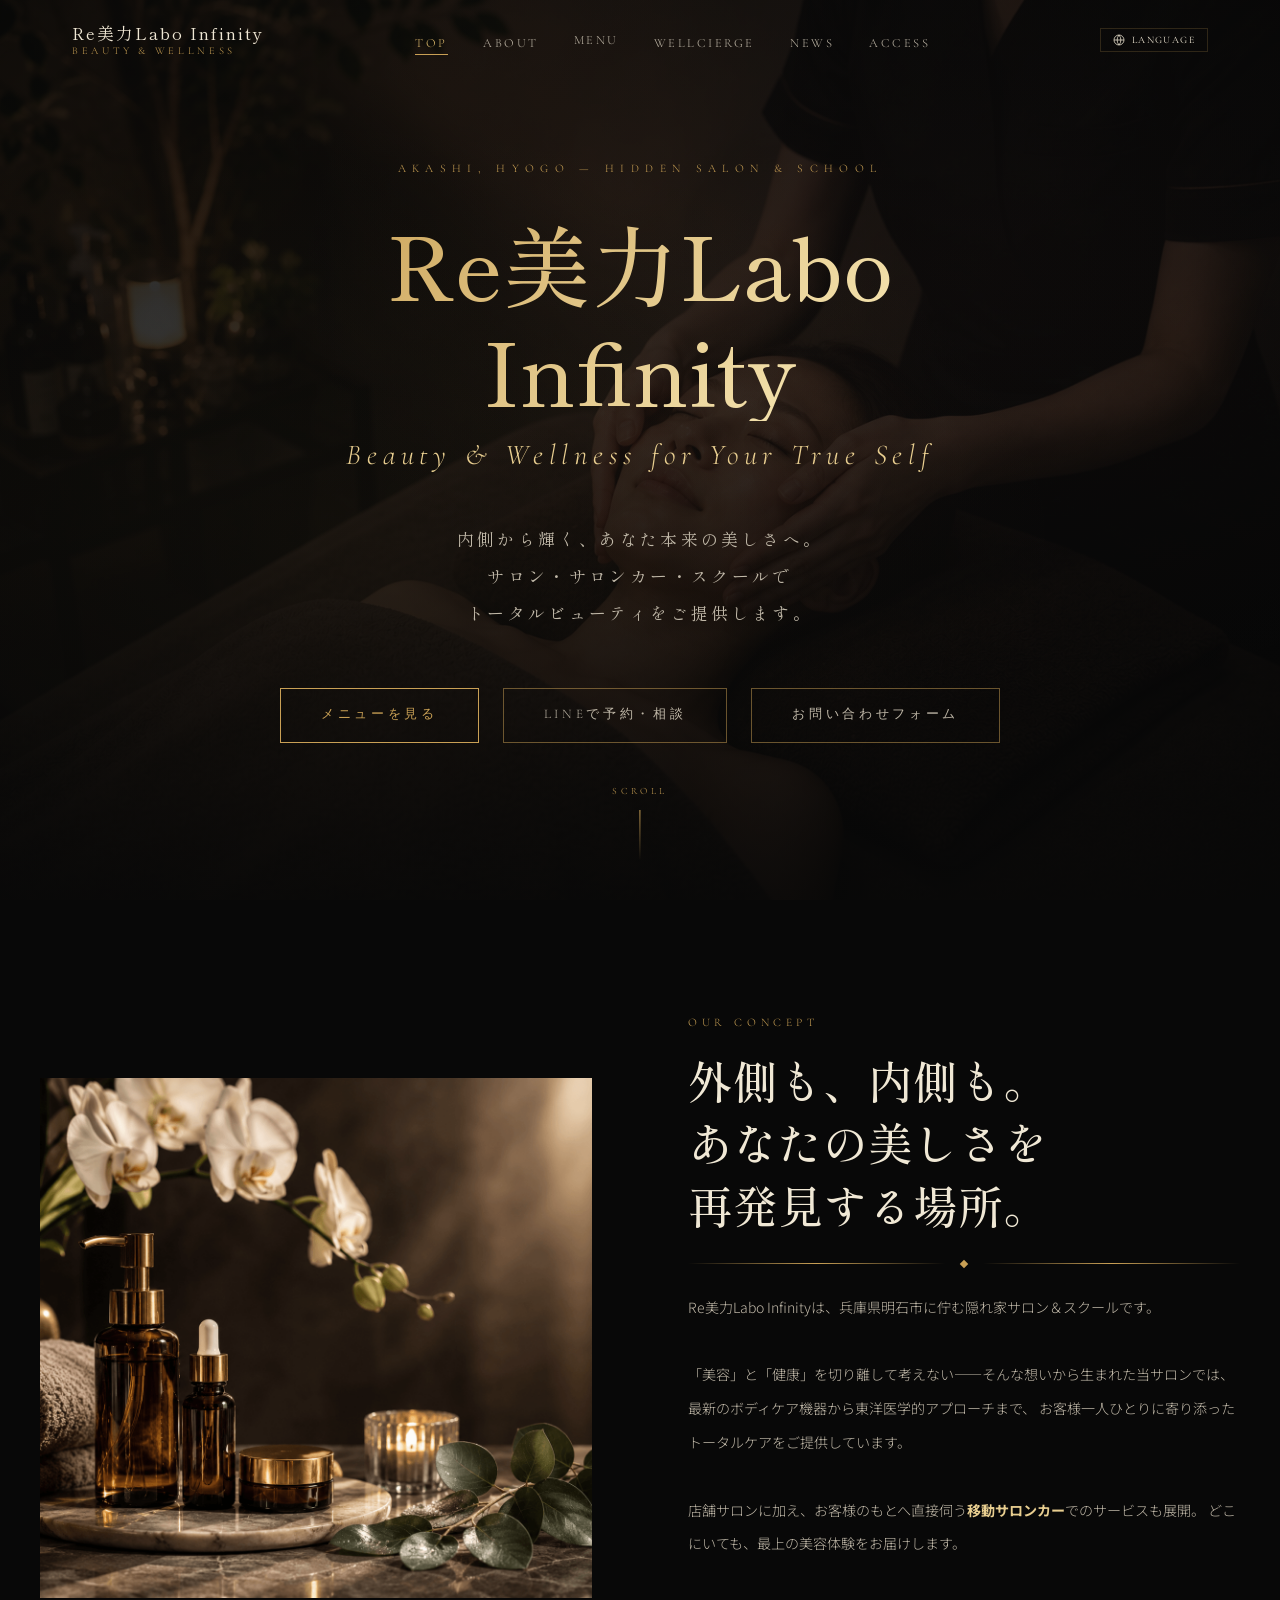
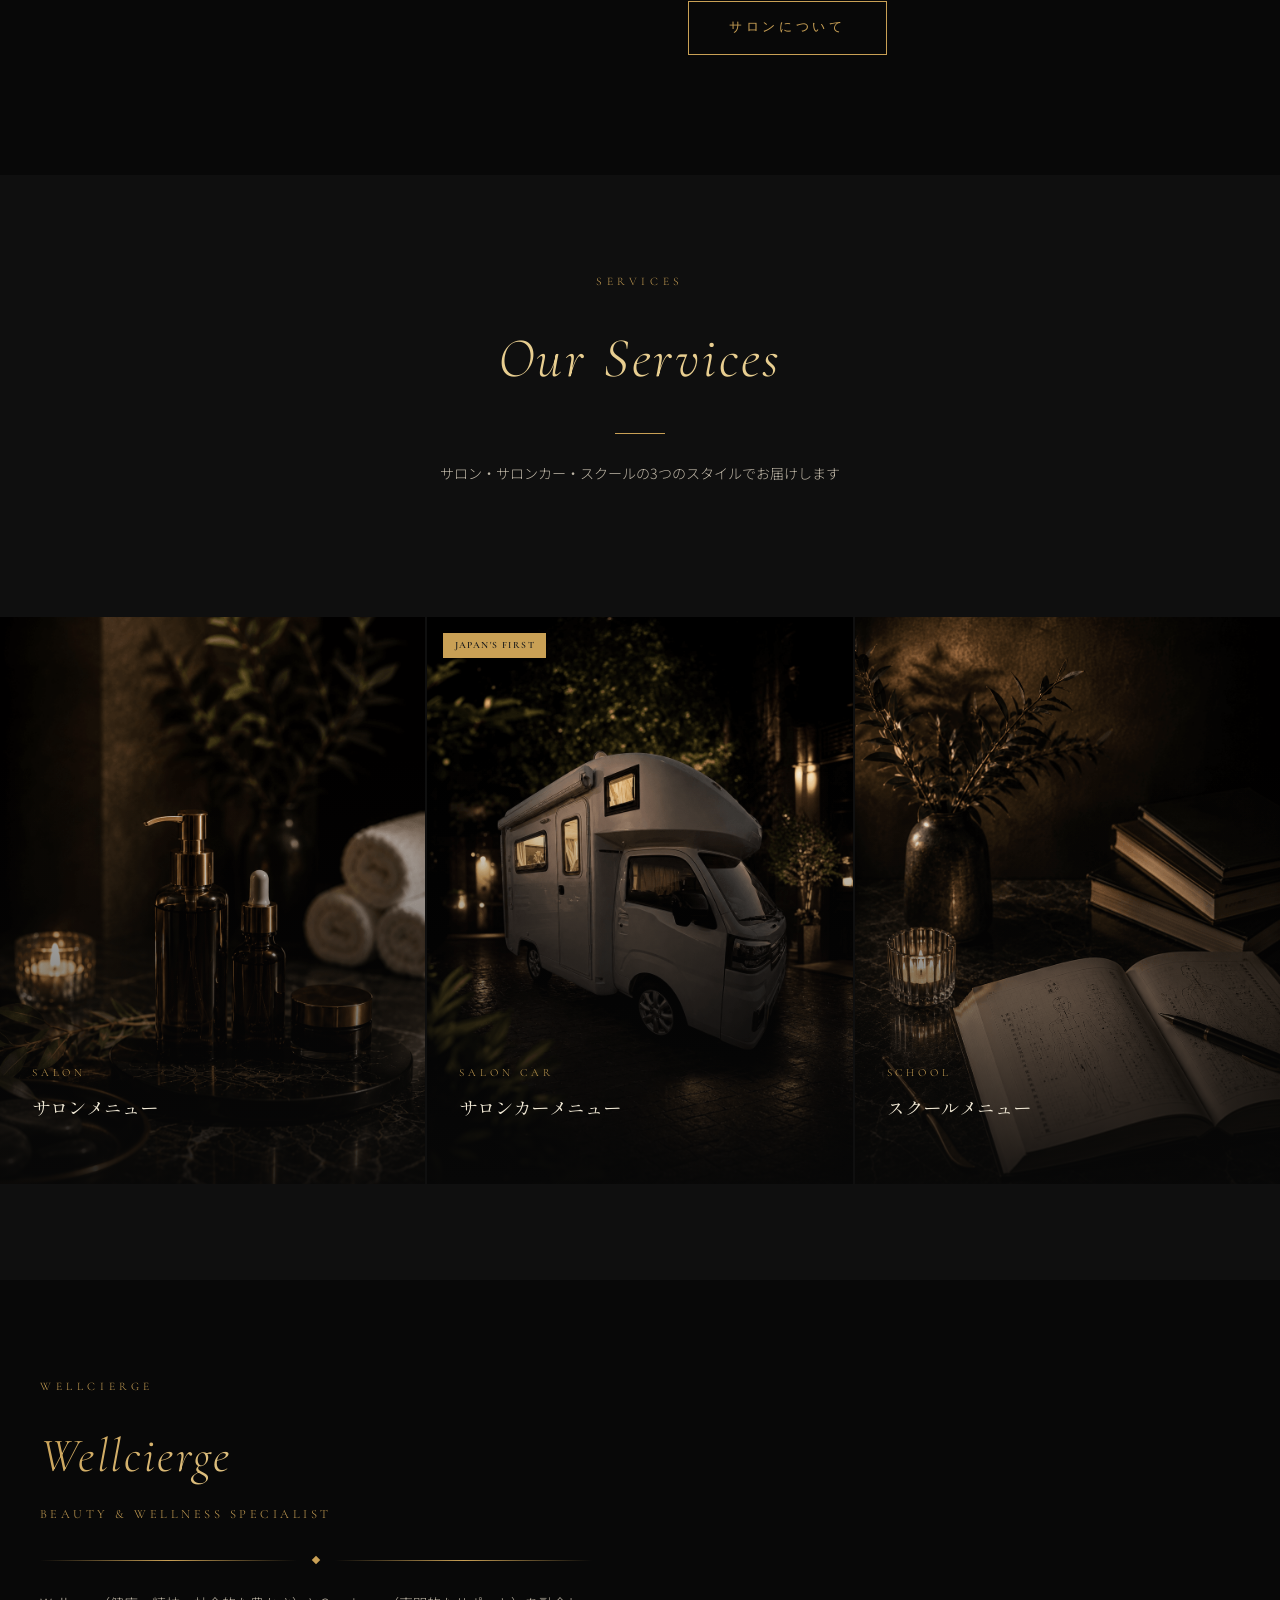
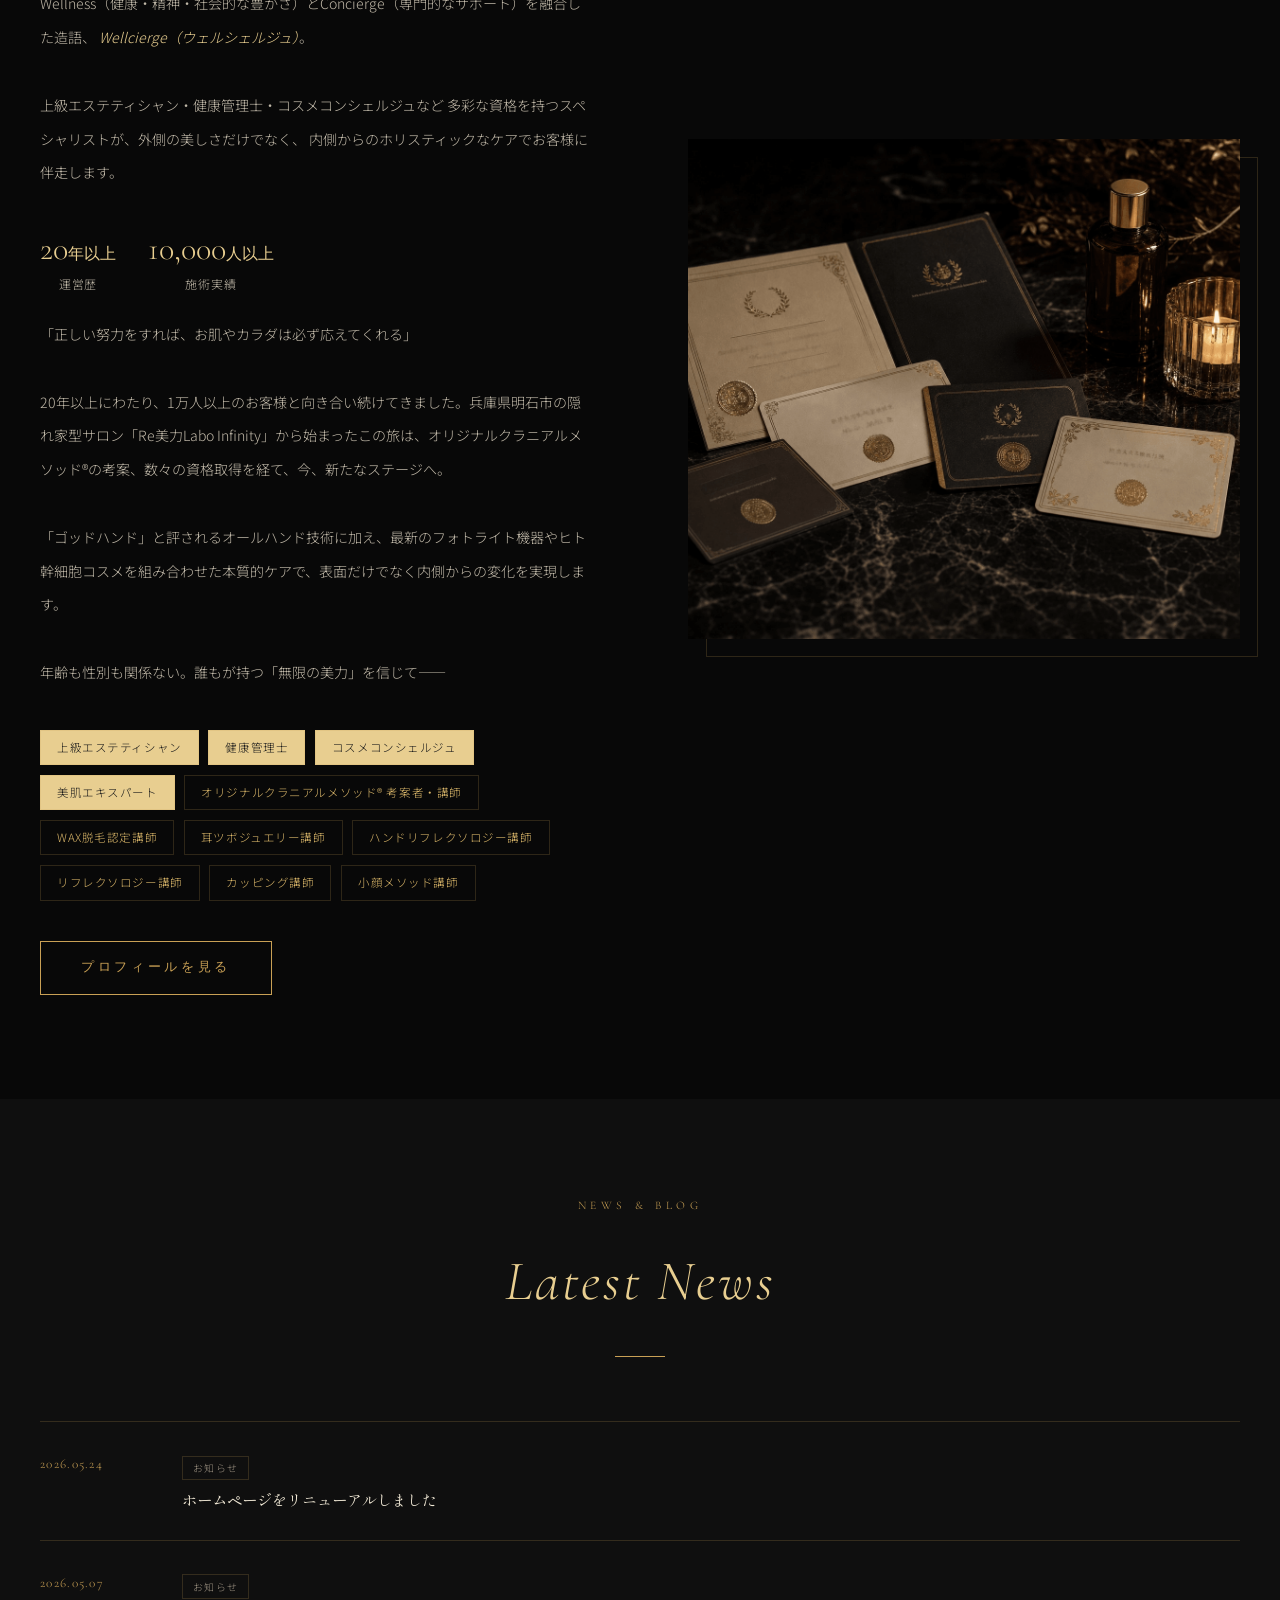
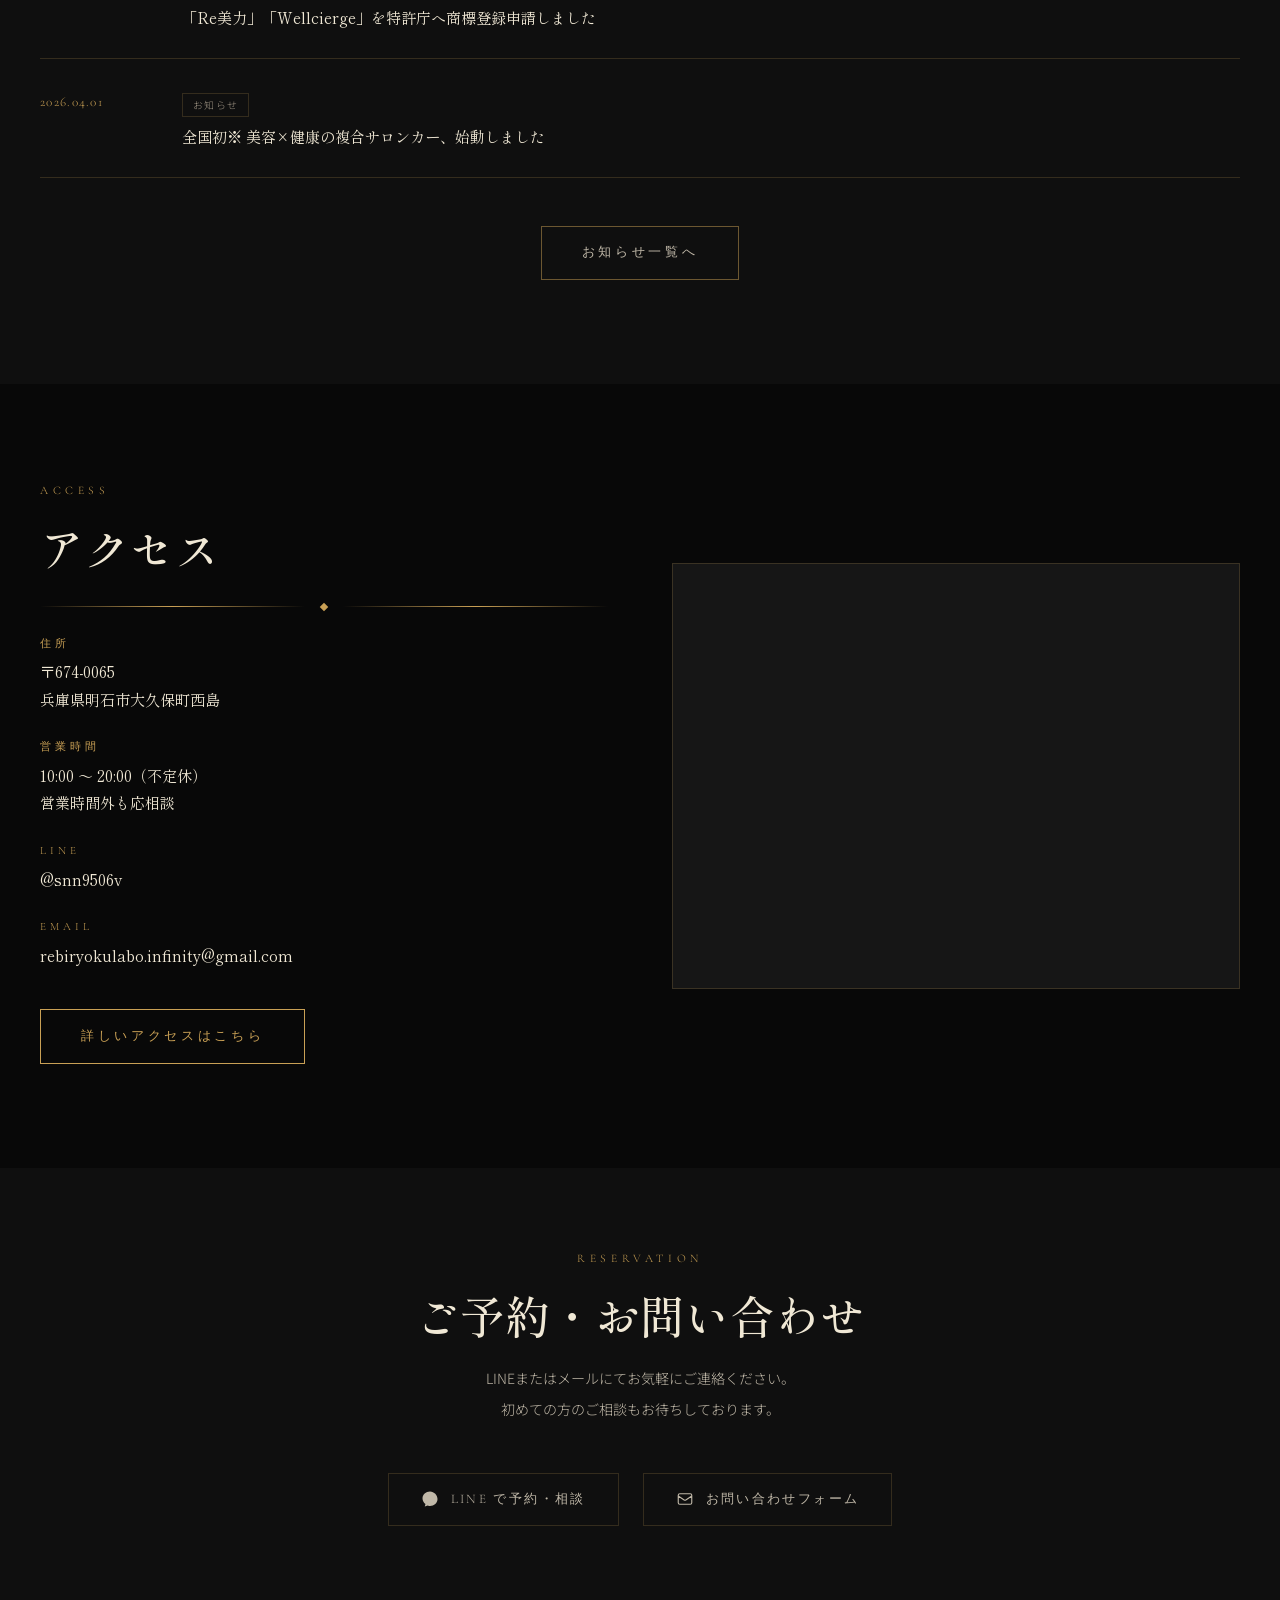
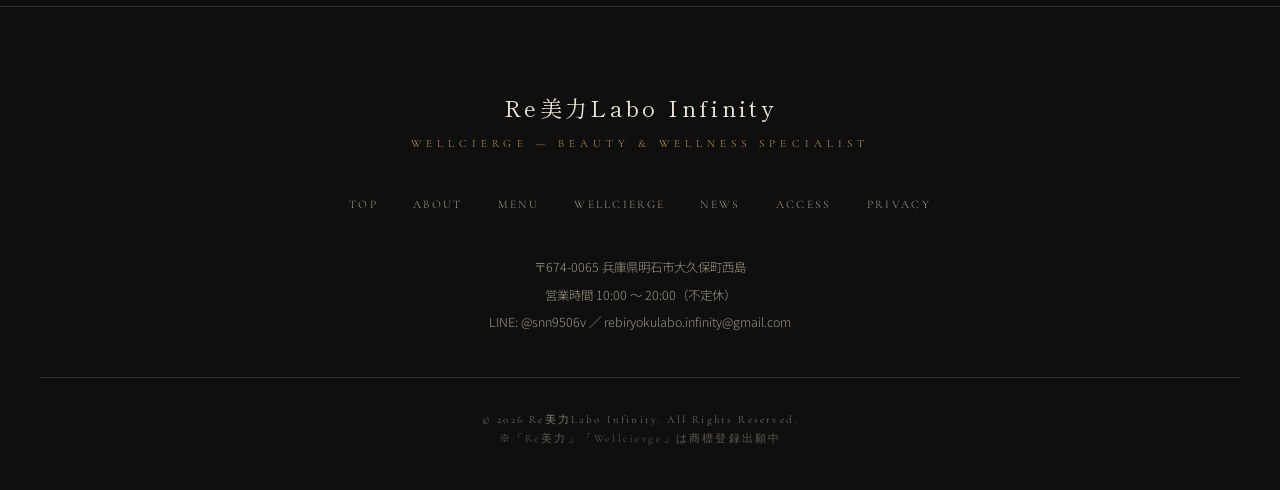
==== commit 0eace6be: "ボタン折り返し、地図変更、白い縦棒" ====
--- a/index.html
+++ b/index.html
@@ -285,10 +285,9 @@
         <div class="fade-in-right">
           <div class="map-wrap">
             <iframe
-              src="https://maps.google.com/maps?q=西江井ヶ島駅&output=embed&hl=ja&z=16"
+              src="https://www.openstreetmap.org/export/embed.html?bbox=134.938%2C34.667%2C134.958%2C34.687&layer=mapnik&marker=34.677%2C134.948"
               allowfullscreen=""
               loading="lazy"
-              referrerpolicy="no-referrer-when-downgrade"
               title="Re美力Labo Infinity アクセスマップ">
             </iframe>
           </div>
--- a/css/style.css
+++ b/css/style.css
@@ -878,6 +878,8 @@
   margin-bottom: 4rem;
   gap: 0;
   overflow-x: auto;
+  scrollbar-width: none;
+  -ms-overflow-style: none;
 }
 
 .menu-tab {
@@ -1435,6 +1437,10 @@
 .access-dl dd a:hover {
   color: var(--gold-shimmer);
   text-decoration-color: var(--gold);
+}
+
+.menu-tabs::-webkit-scrollbar {
+  display: none;
 }
 
 .map-wrap {
@@ -1744,6 +1750,23 @@
     display: flex;
   }
 
+  .logo-main {
+    font-size: 0.88rem;
+    letter-spacing: 0.06em;
+  }
+
+  .logo-sub {
+    display: none;
+  }
+
+  .scroll-indicator {
+    display: none;
+  }
+
+  .hero-content {
+    padding-top: calc(var(--nav-height) + 1rem);
+  }
+
   .concept-grid {
     grid-template-columns: 1fr;
     gap: 3rem;
@@ -1803,6 +1826,13 @@
   .hero-buttons {
     flex-direction: column;
     align-items: center;
+  }
+
+  .btn {
+    white-space: nowrap;
+    padding: 0.9rem 1.8rem;
+    font-size: 0.78rem;
+    letter-spacing: 0.18em;
   }
 
   .menu-tab {
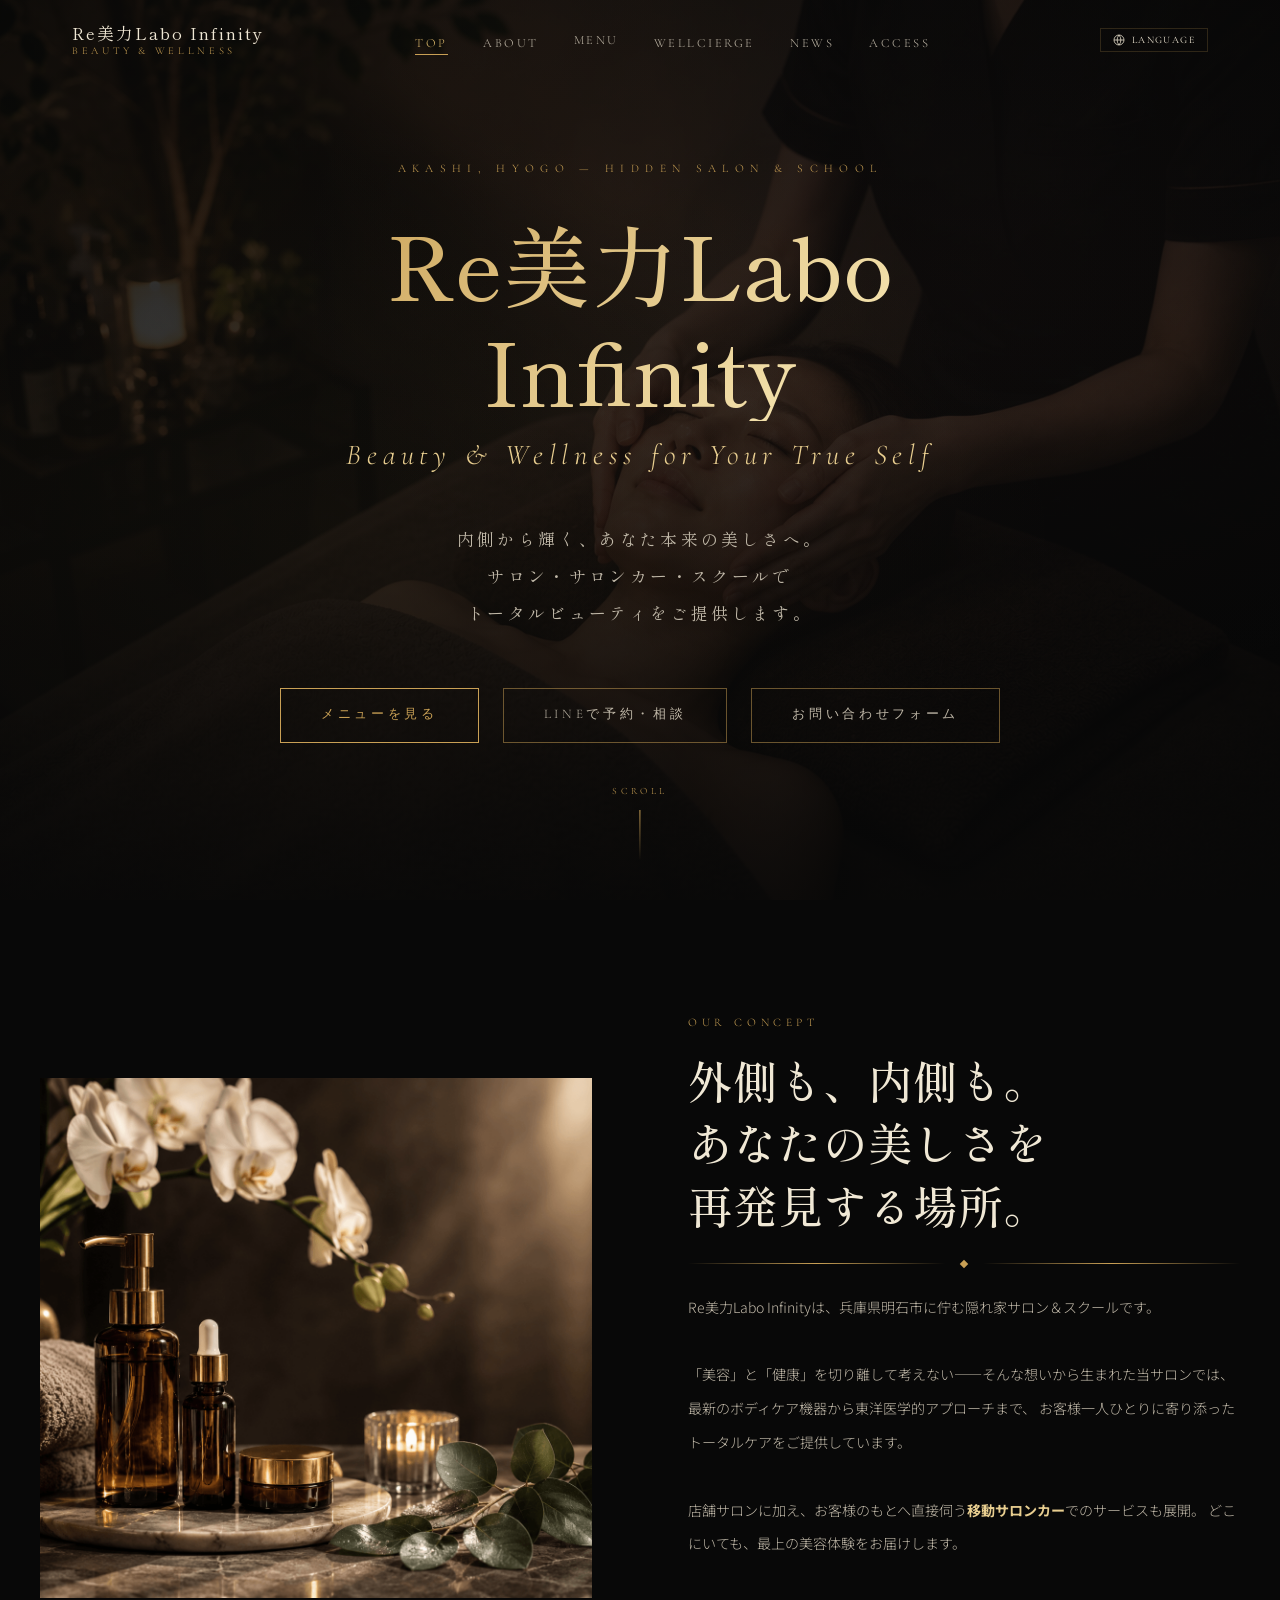
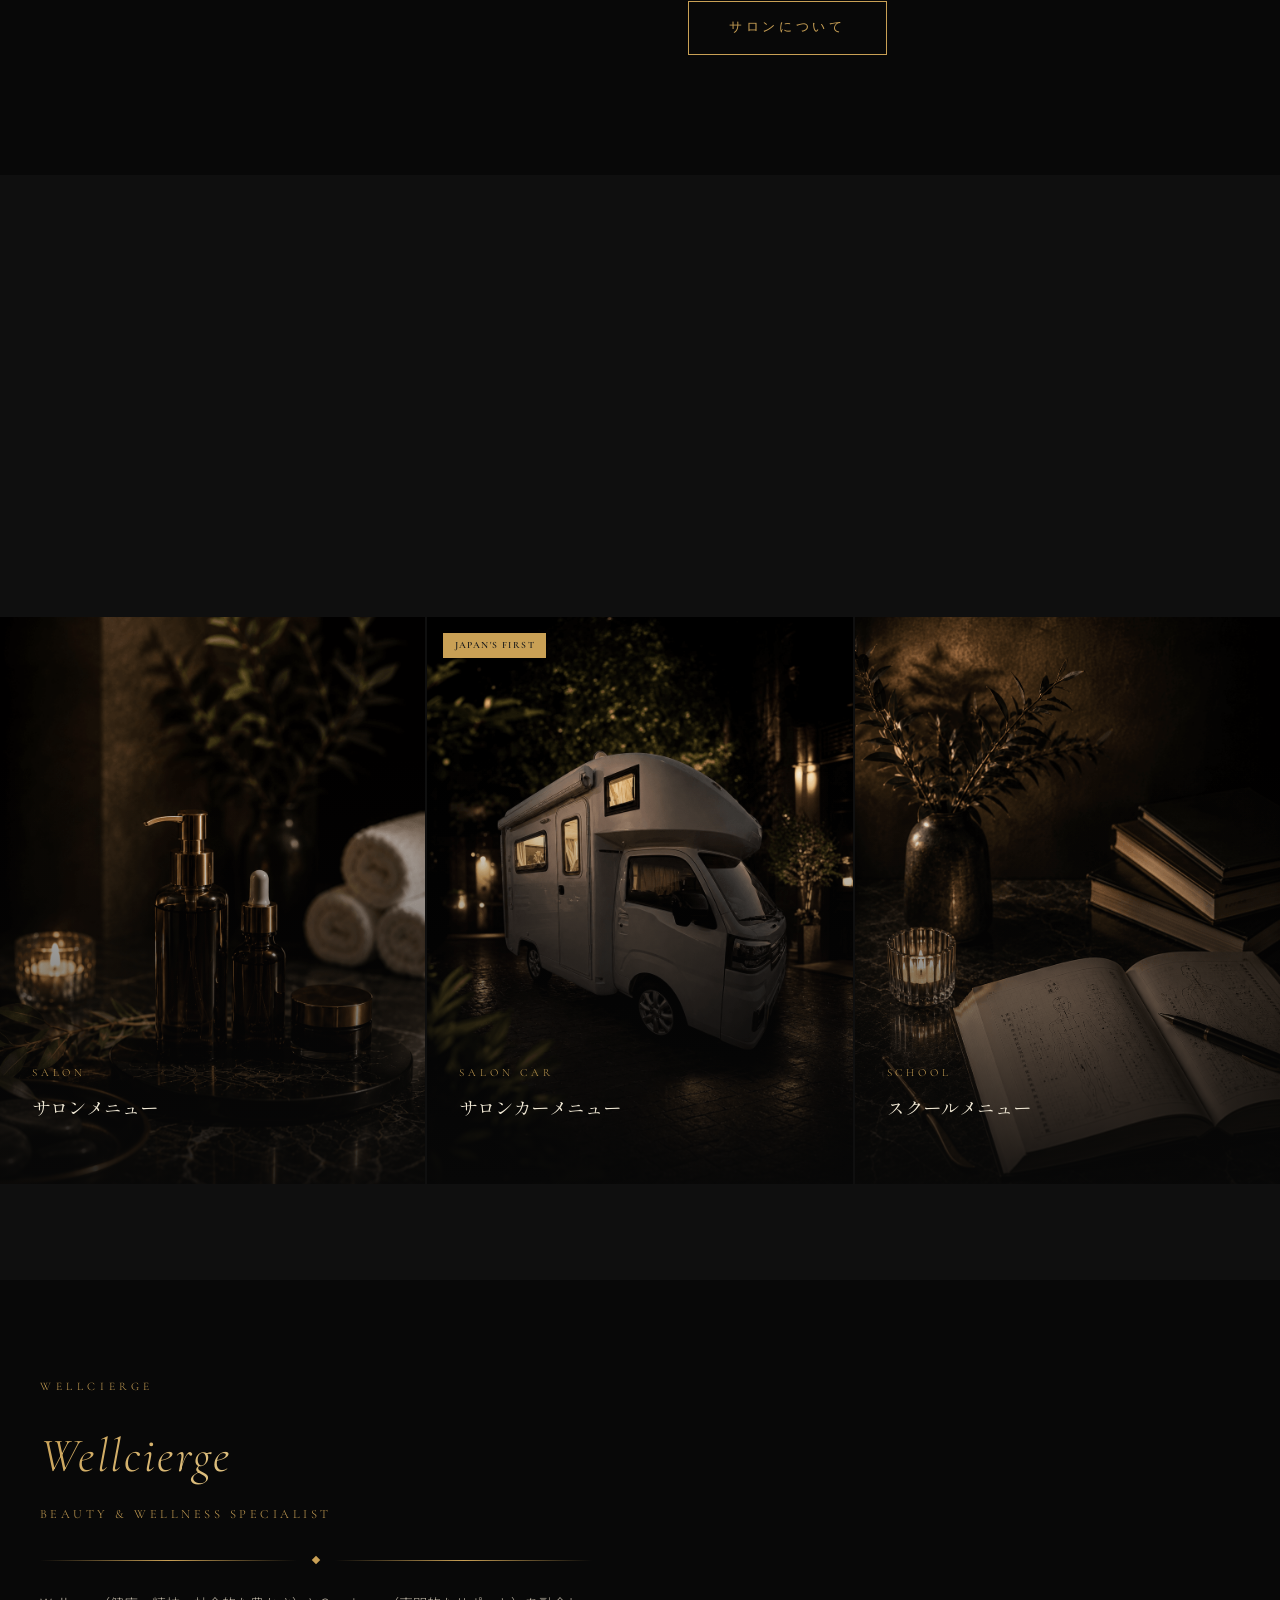
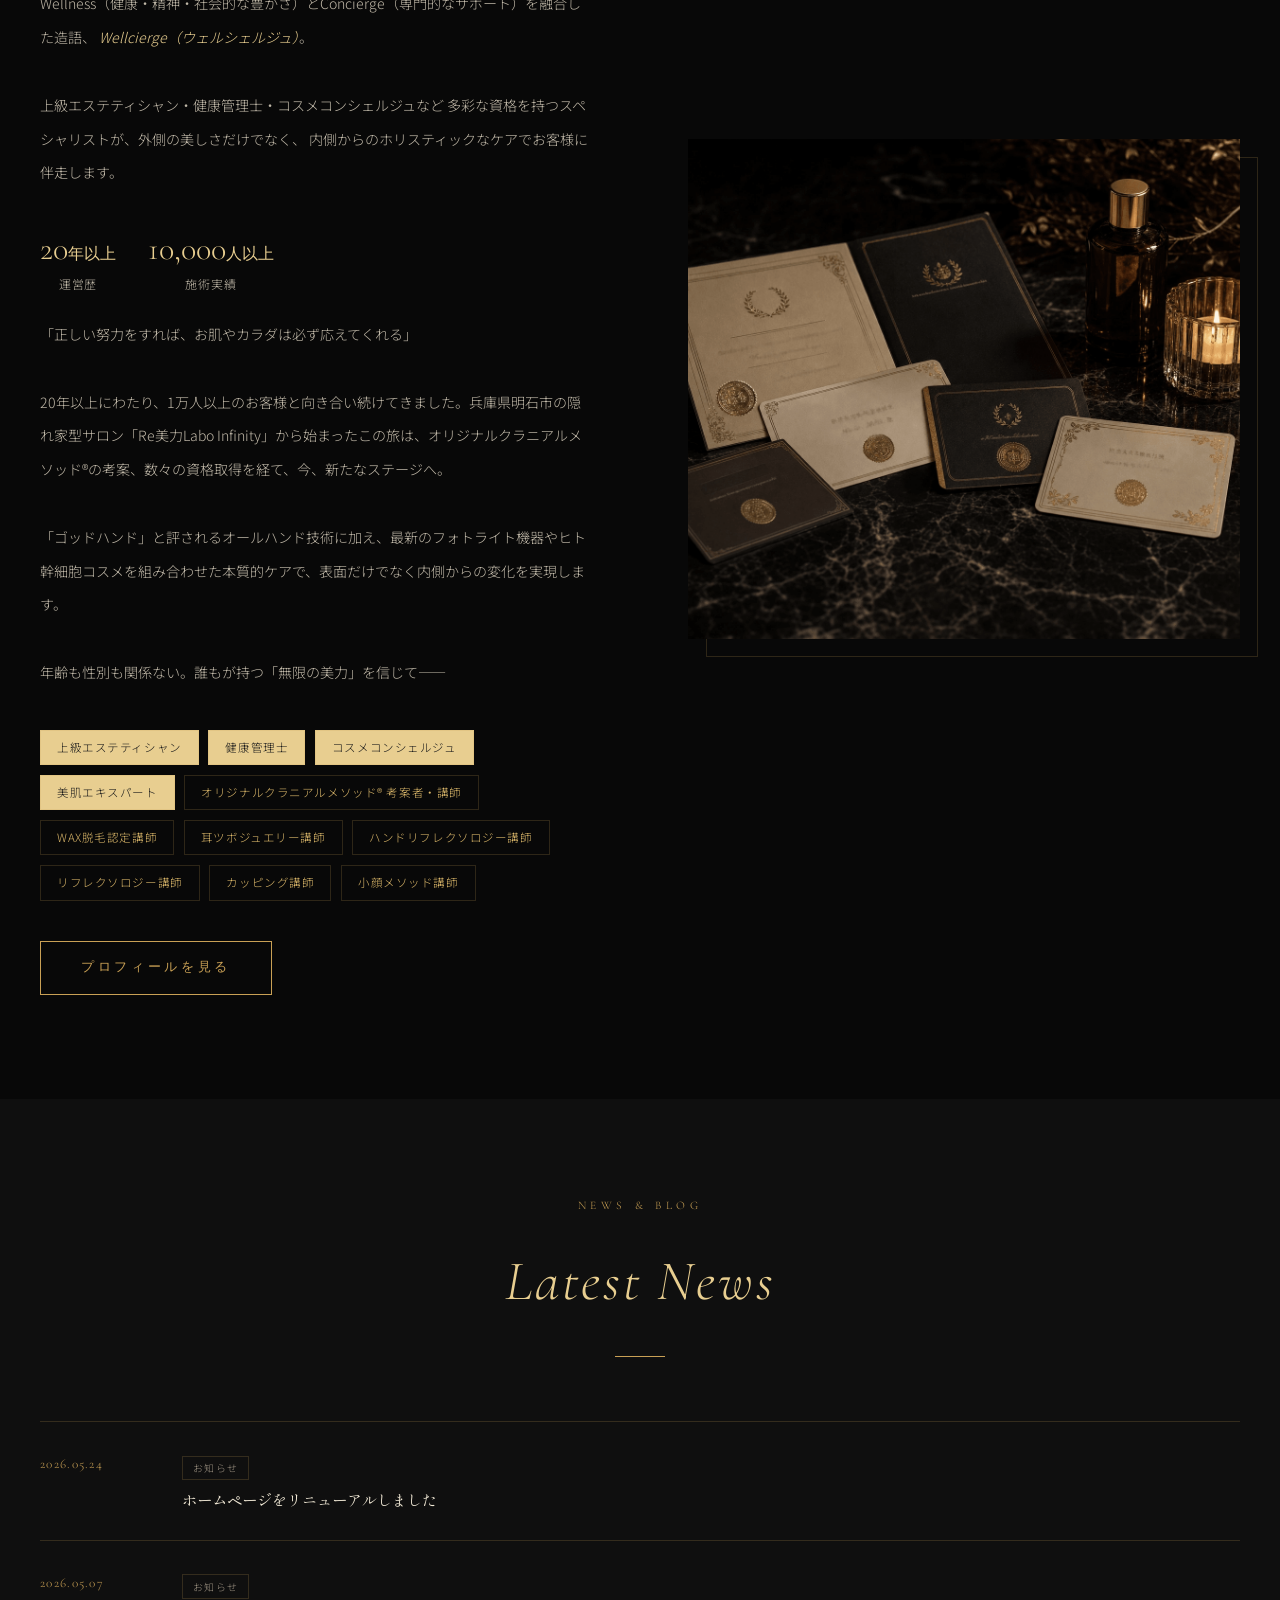
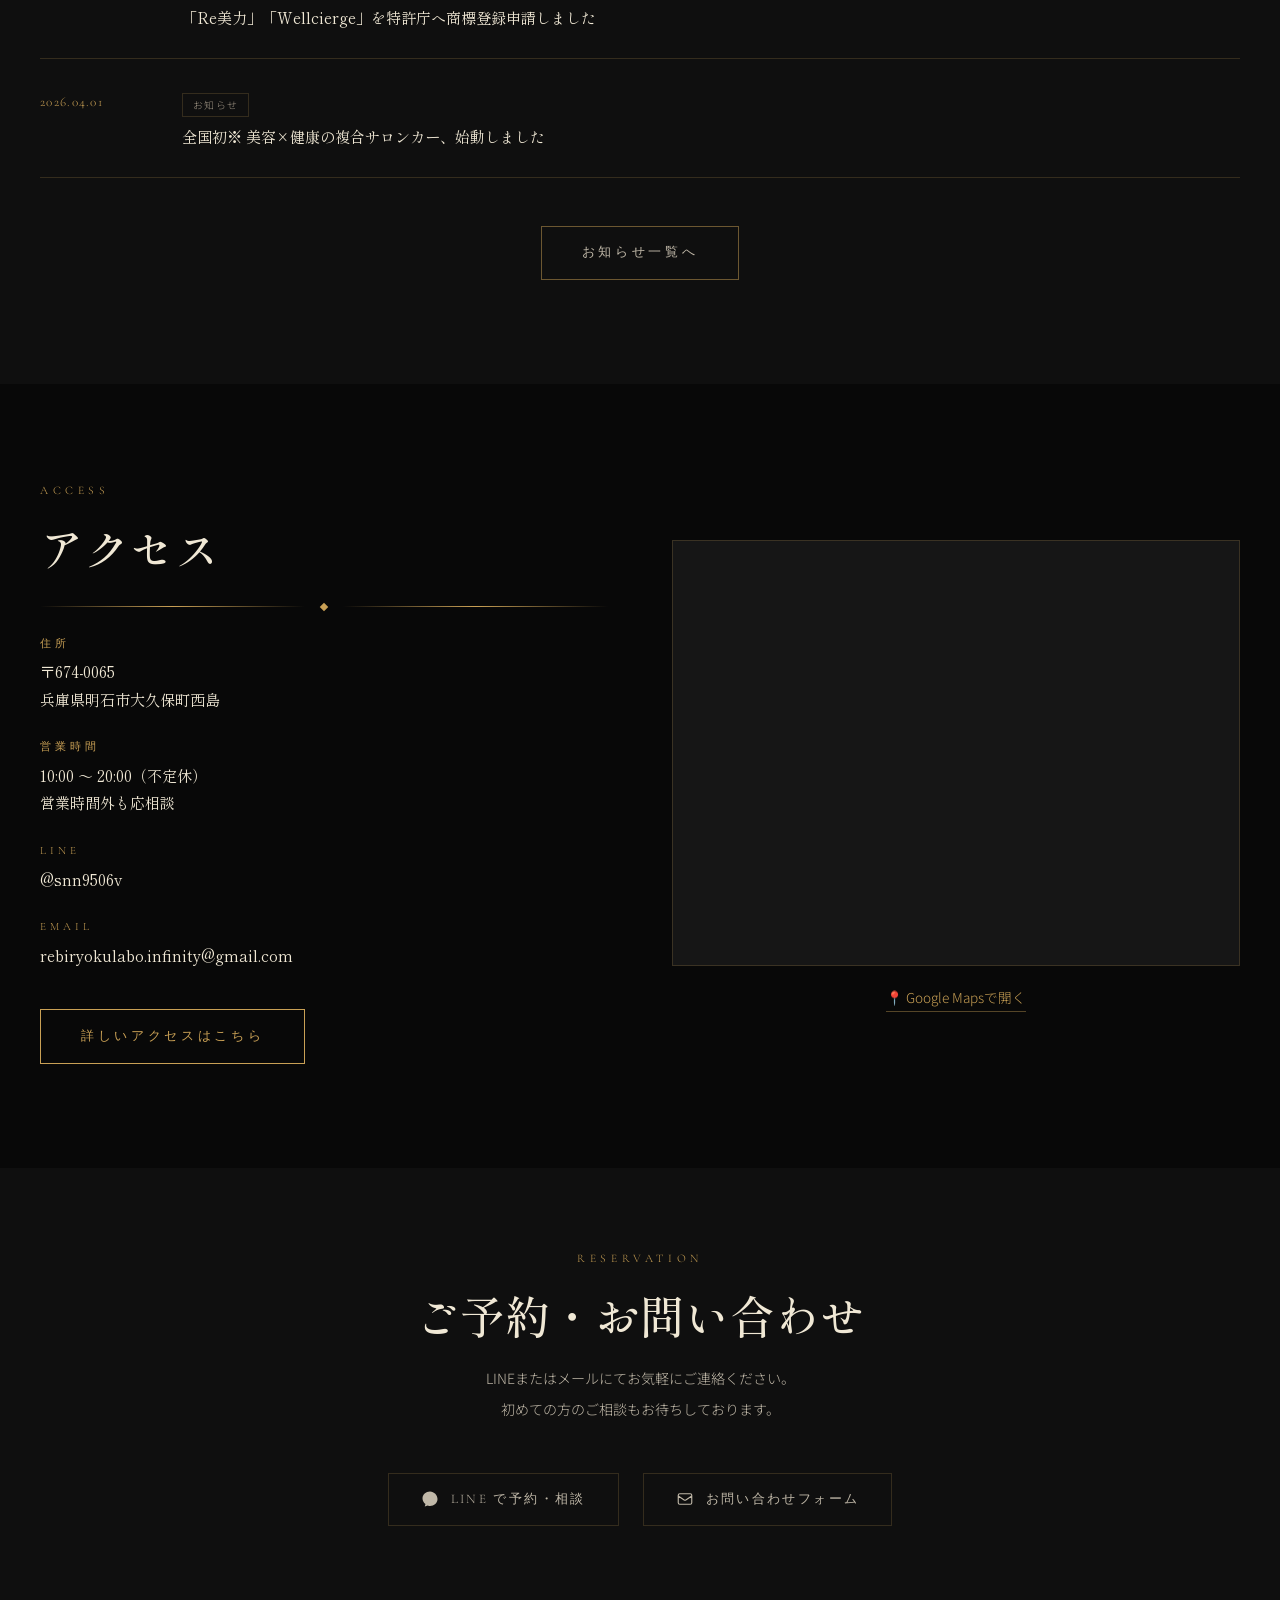
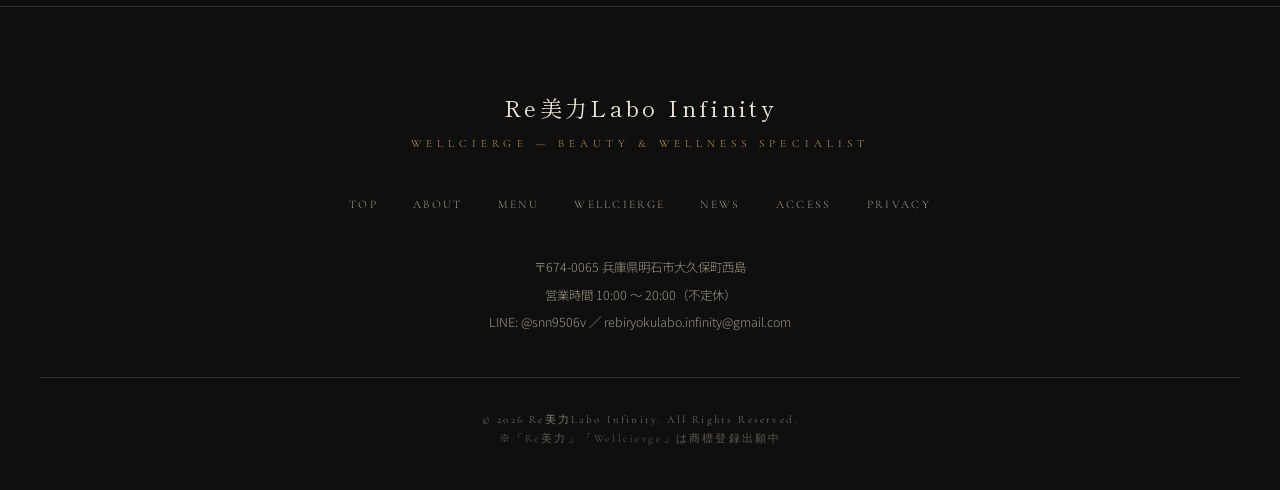
==== commit 3c10ea67: "スマホ版のボタン折り返し、地図変更" ====
--- a/index.html
+++ b/index.html
@@ -285,12 +285,17 @@
         <div class="fade-in-right">
           <div class="map-wrap">
             <iframe
-              src="https://www.openstreetmap.org/export/embed.html?bbox=134.938%2C34.667%2C134.958%2C34.687&layer=mapnik&marker=34.677%2C134.948"
+              src="https://maps.google.com/maps?q=兵庫県明石市大久保町西島747-7&z=16&output=embed&hl=ja"
               allowfullscreen=""
               loading="lazy"
               title="Re美力Labo Infinity アクセスマップ">
             </iframe>
           </div>
+          <p style="text-align:center; margin-top:1rem;">
+            <a href="https://maps.google.co.jp/maps?q=兵庫県明石市大久保町西島747-7" target="_blank" rel="noopener" style="display:inline-flex; align-items:center; gap:0.4rem; color:var(--gold); font-size:0.85rem; border-bottom:1px solid rgba(201,160,85,0.4); padding-bottom:2px;">
+              📍 Google Mapsで開く
+            </a>
+          </p>
         </div>
       </div>
     </div>
--- a/css/style.css
+++ b/css/style.css
@@ -1763,8 +1763,19 @@
     display: none;
   }
 
+  .hero {
+    height: auto;
+    min-height: 100svh;
+    overflow: visible;
+  }
+
   .hero-content {
     padding-top: calc(var(--nav-height) + 1rem);
+    padding-bottom: 3rem;
+  }
+
+  .map-wrap {
+    aspect-ratio: 1/1;
   }
 
   .concept-grid {
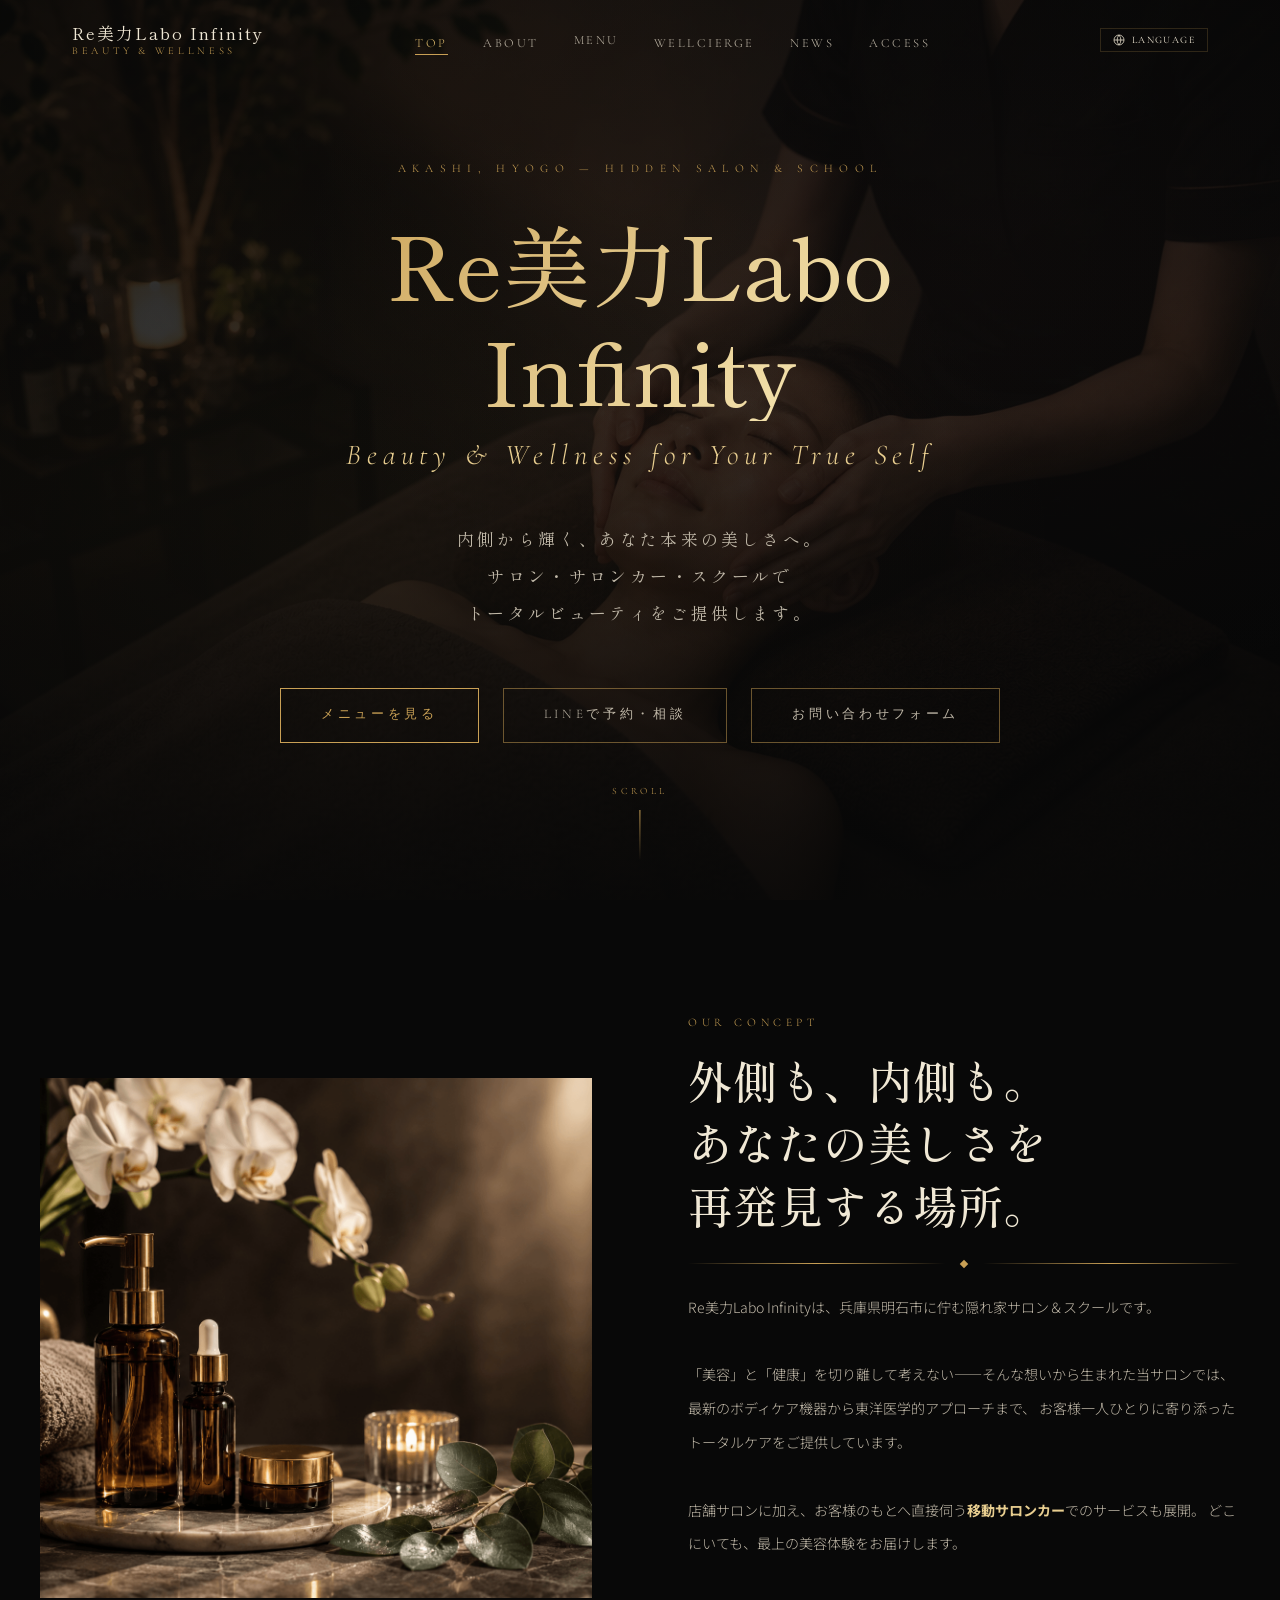
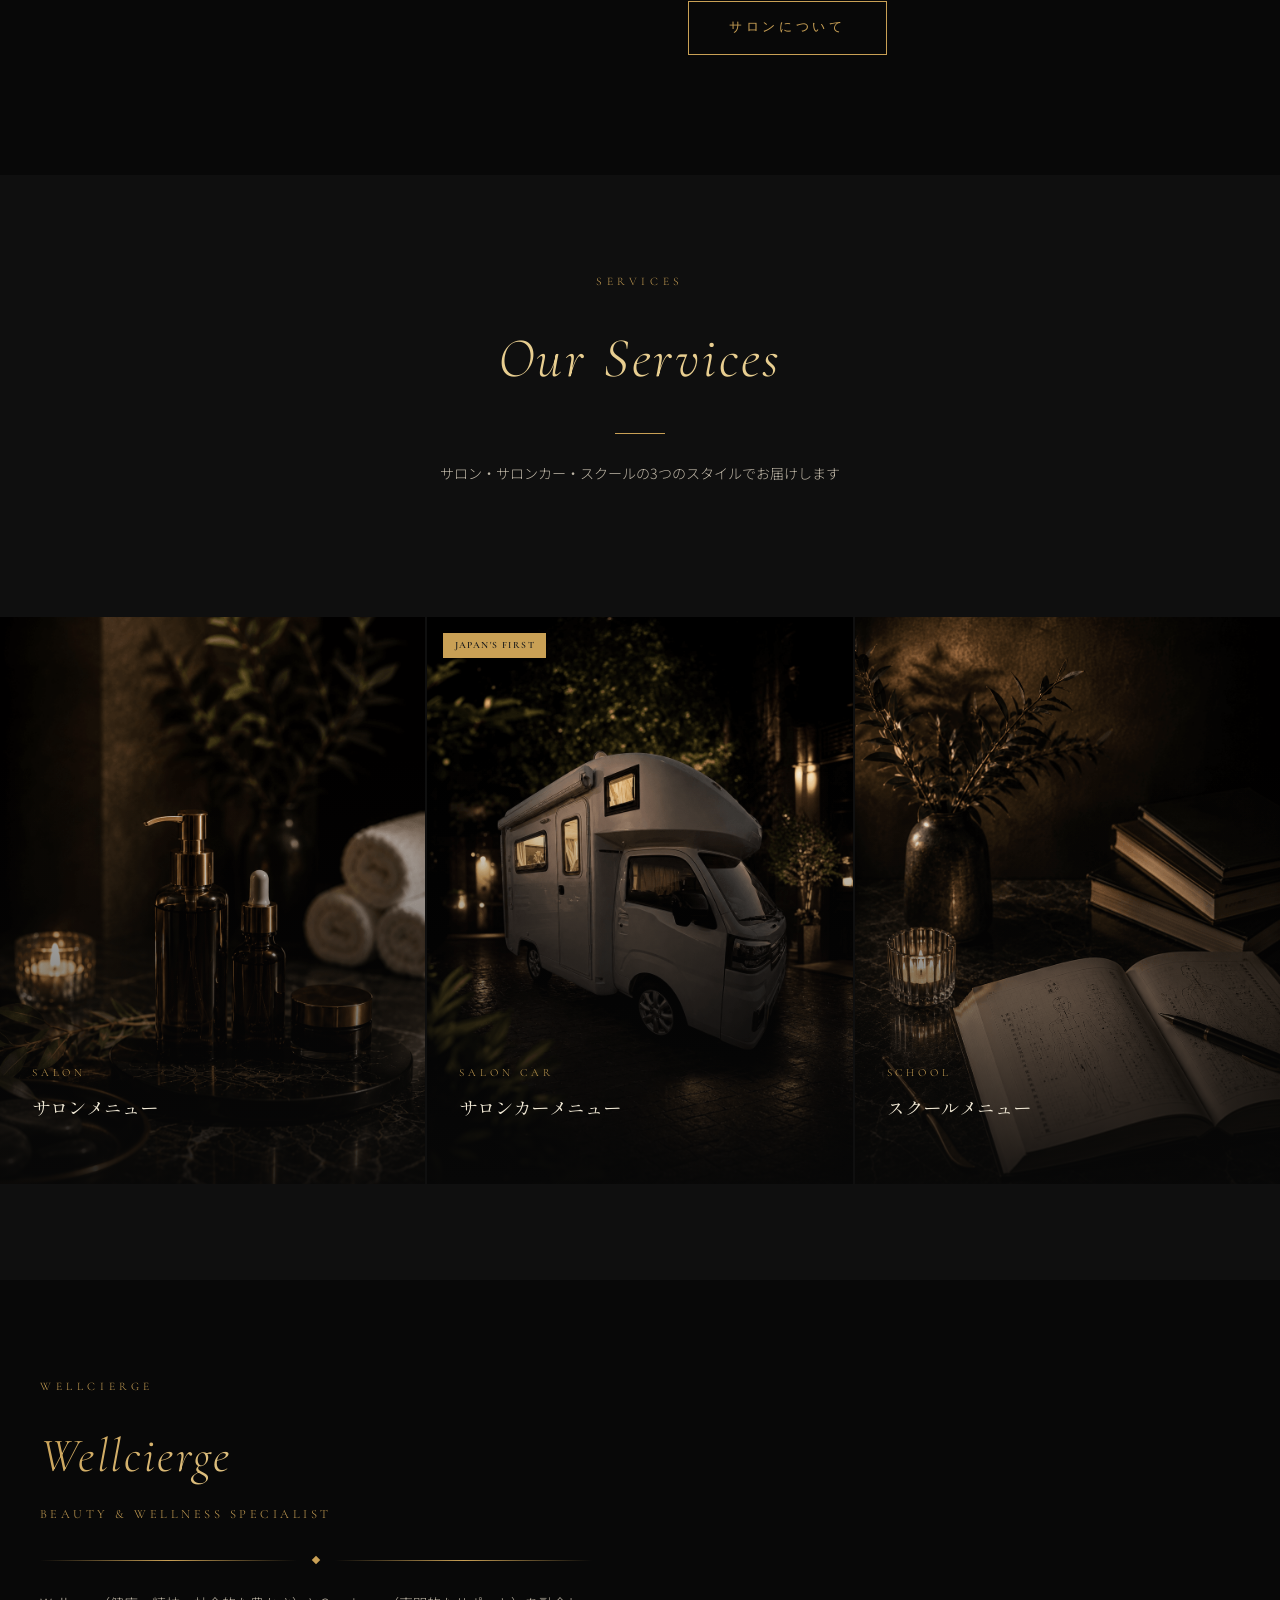
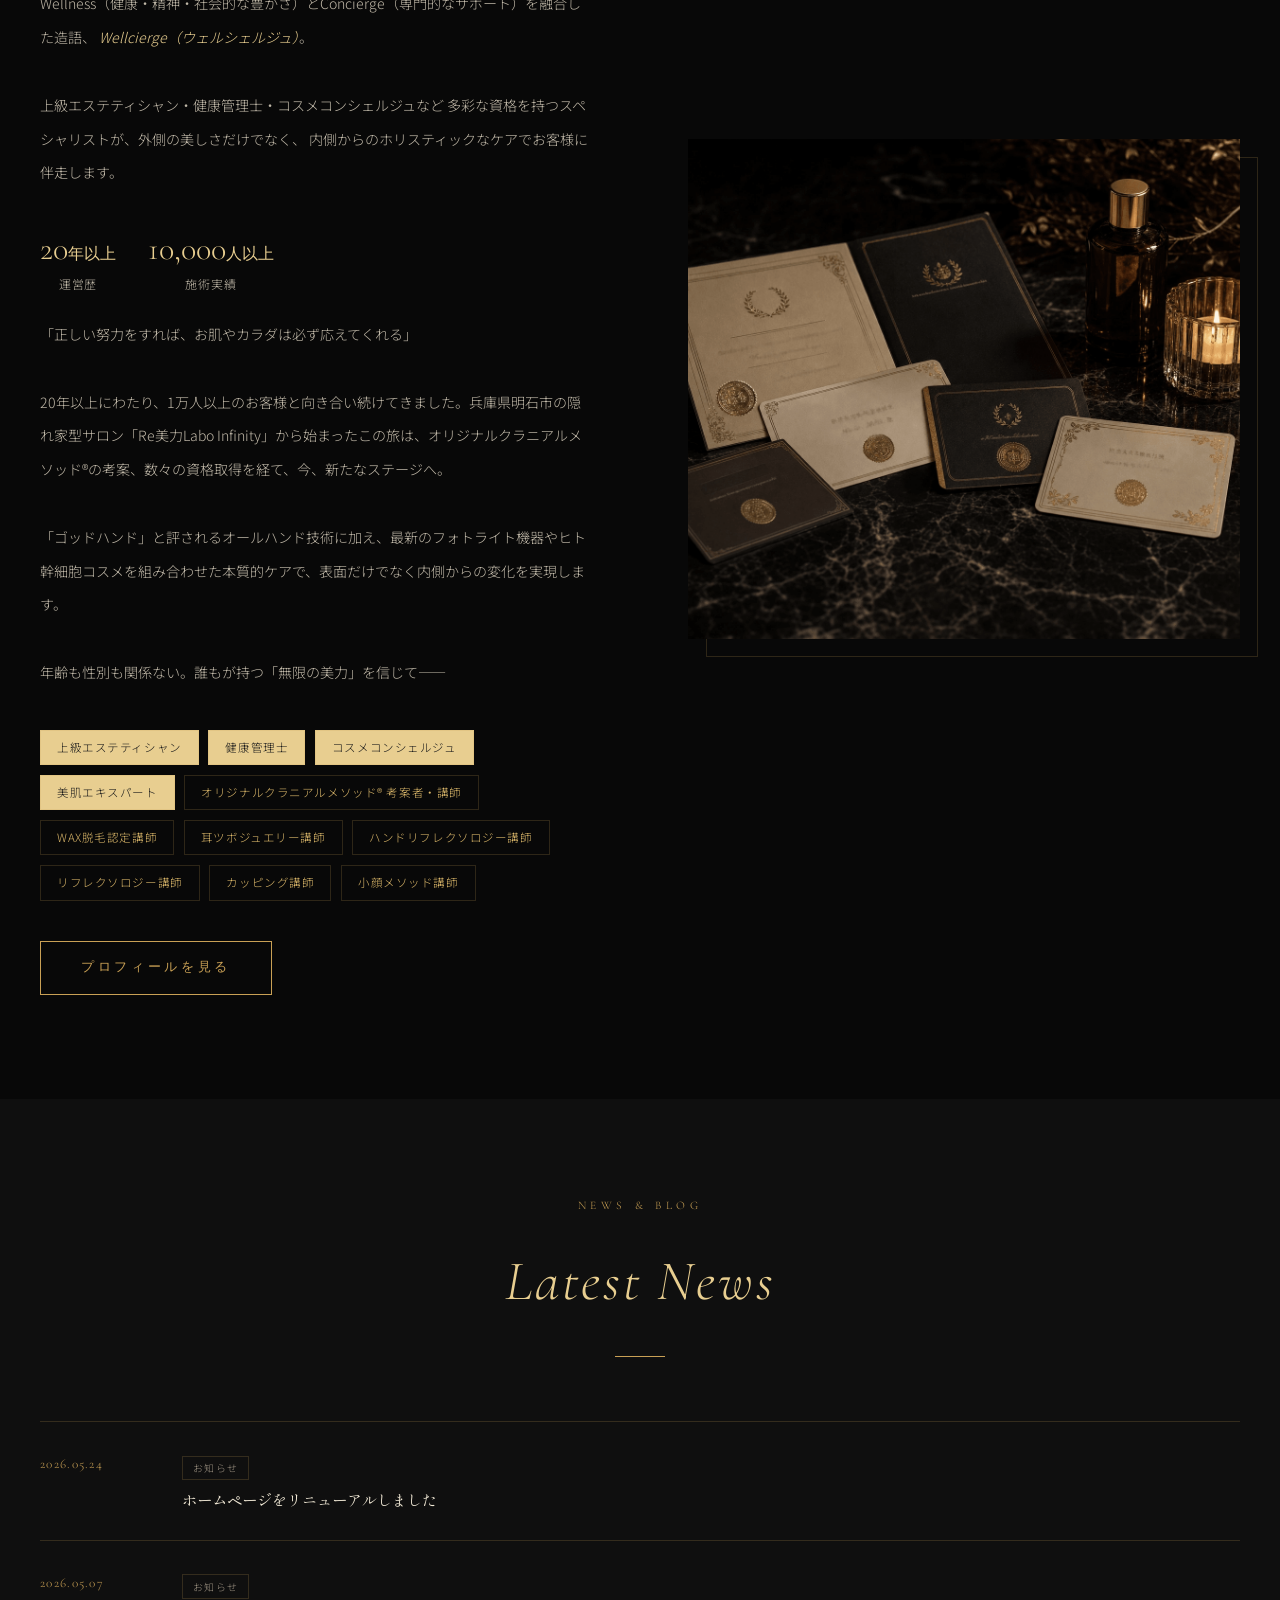
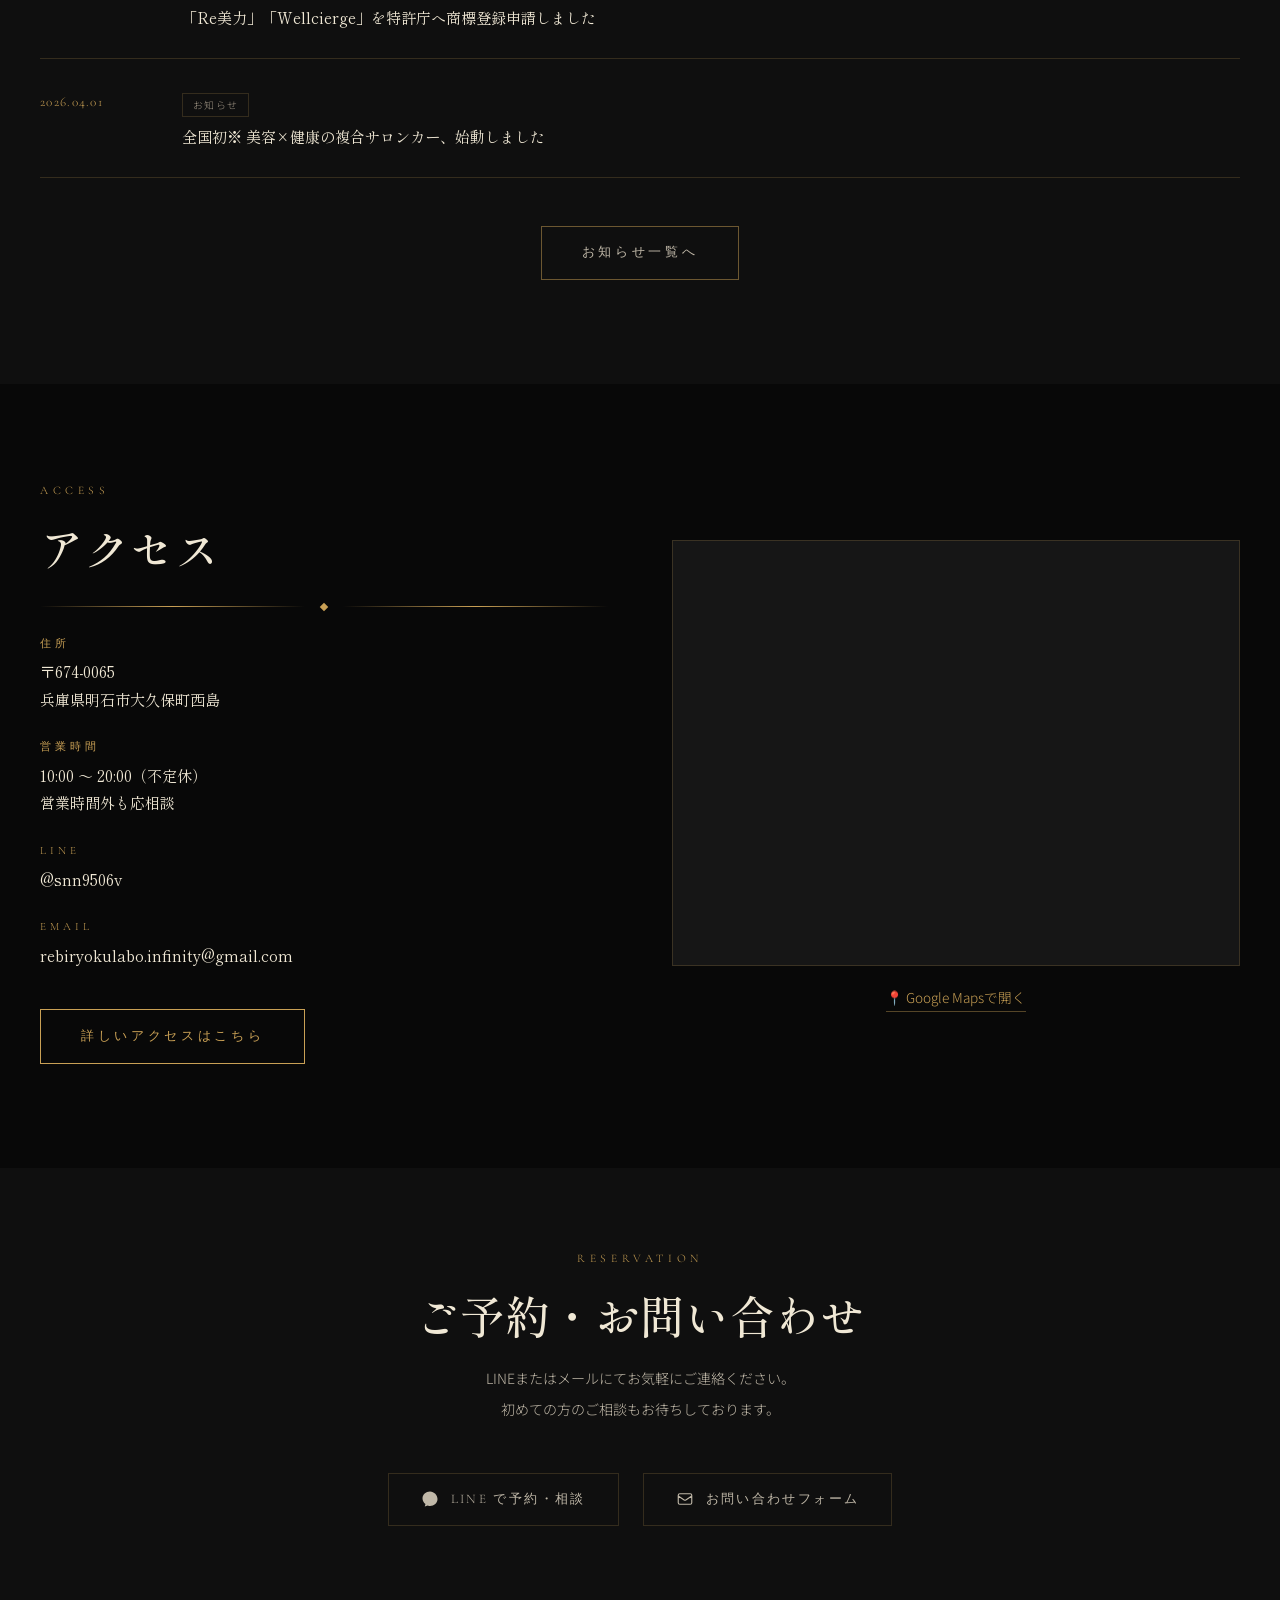
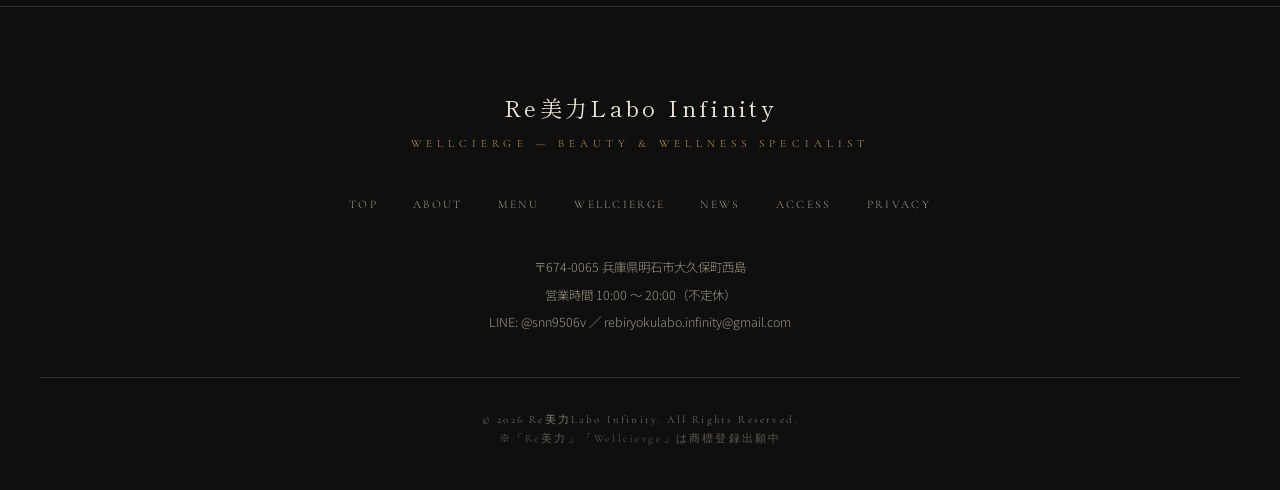
==== commit 047fda84: "地図の表示場所変更" ====
--- a/index.html
+++ b/index.html
@@ -285,14 +285,14 @@
         <div class="fade-in-right">
           <div class="map-wrap">
             <iframe
-              src="https://maps.google.com/maps?q=兵庫県明石市大久保町西島747-7&z=16&output=embed&hl=ja"
+              src="https://maps.google.com/maps?q=西江井ヶ島駅&z=16&output=embed&hl=ja"
               allowfullscreen=""
               loading="lazy"
               title="Re美力Labo Infinity アクセスマップ">
             </iframe>
           </div>
           <p style="text-align:center; margin-top:1rem;">
-            <a href="https://maps.google.co.jp/maps?q=兵庫県明石市大久保町西島747-7" target="_blank" rel="noopener" style="display:inline-flex; align-items:center; gap:0.4rem; color:var(--gold); font-size:0.85rem; border-bottom:1px solid rgba(201,160,85,0.4); padding-bottom:2px;">
+            <a href="https://maps.google.co.jp/maps?q=西江井ヶ島駅" target="_blank" rel="noopener" style="display:inline-flex; align-items:center; gap:0.4rem; color:var(--gold); font-size:0.85rem; border-bottom:1px solid rgba(201,160,85,0.4); padding-bottom:2px;">
               📍 Google Mapsで開く
             </a>
           </p>
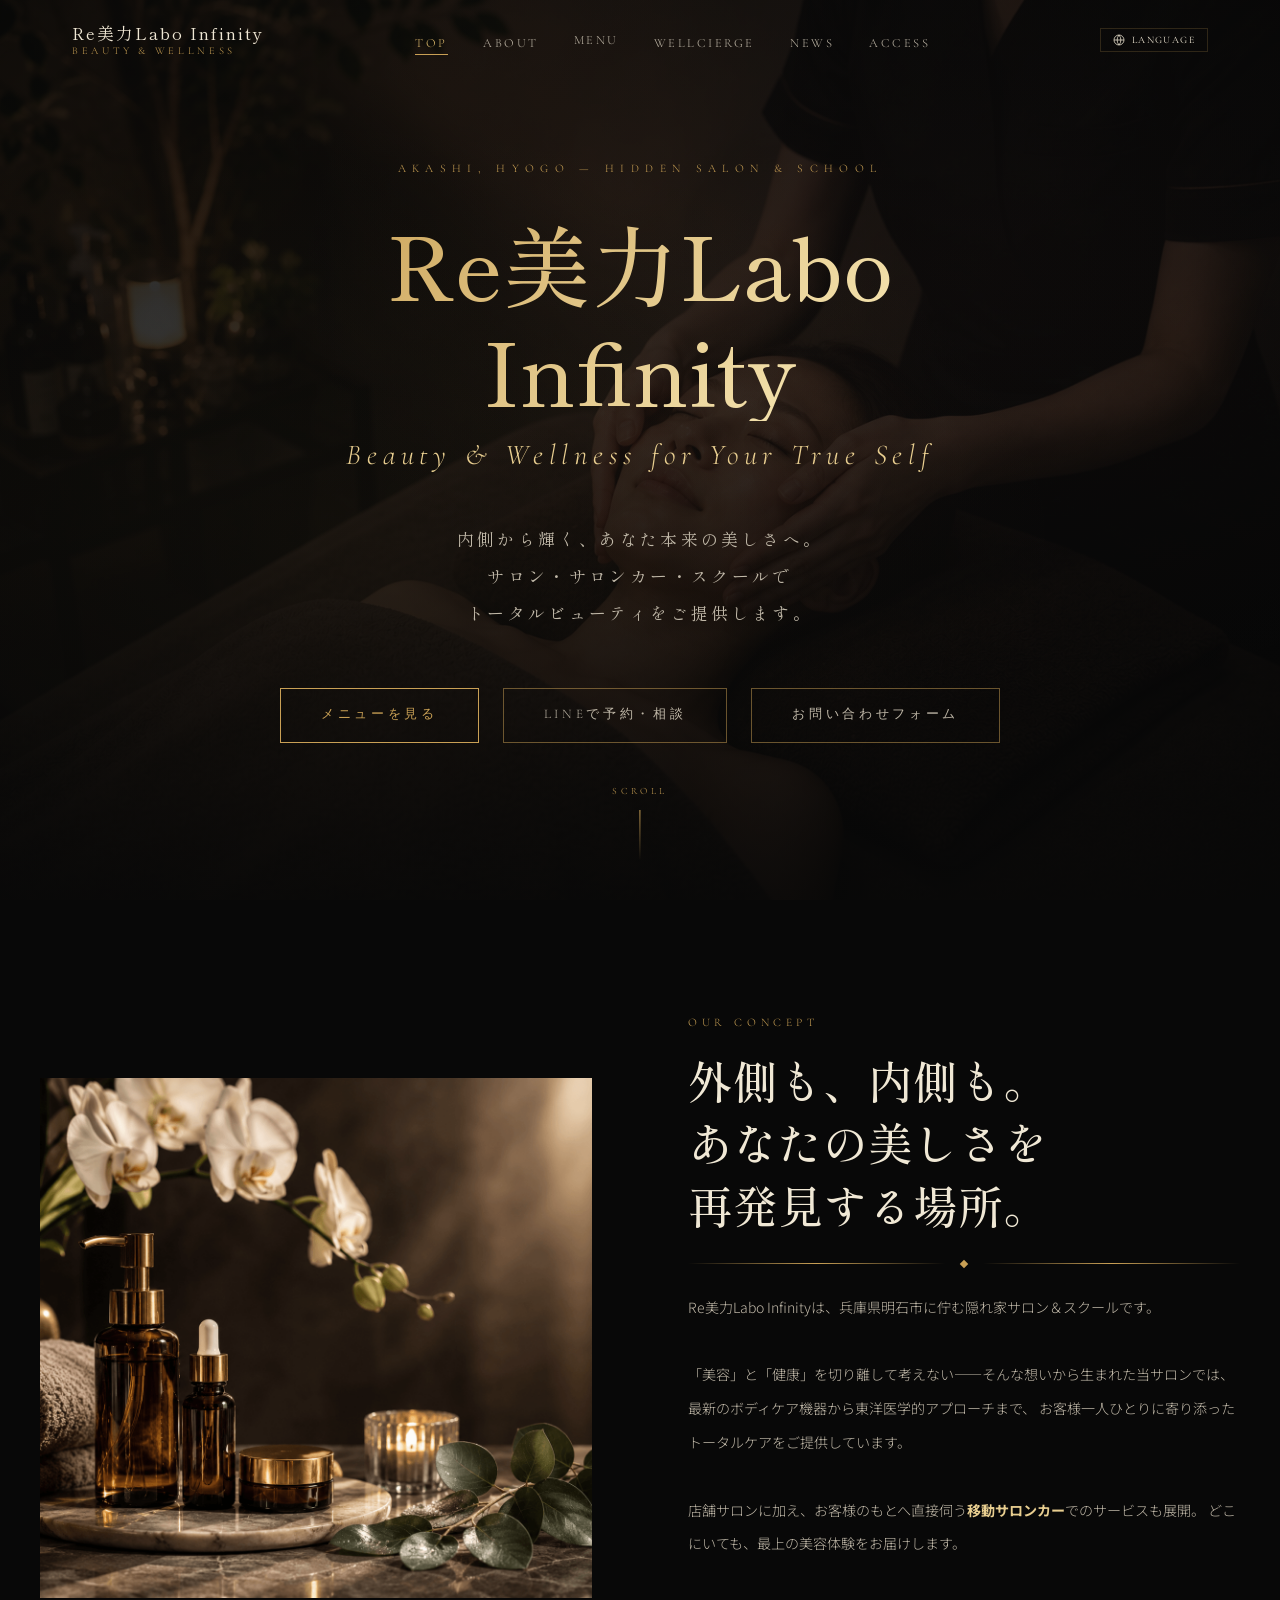
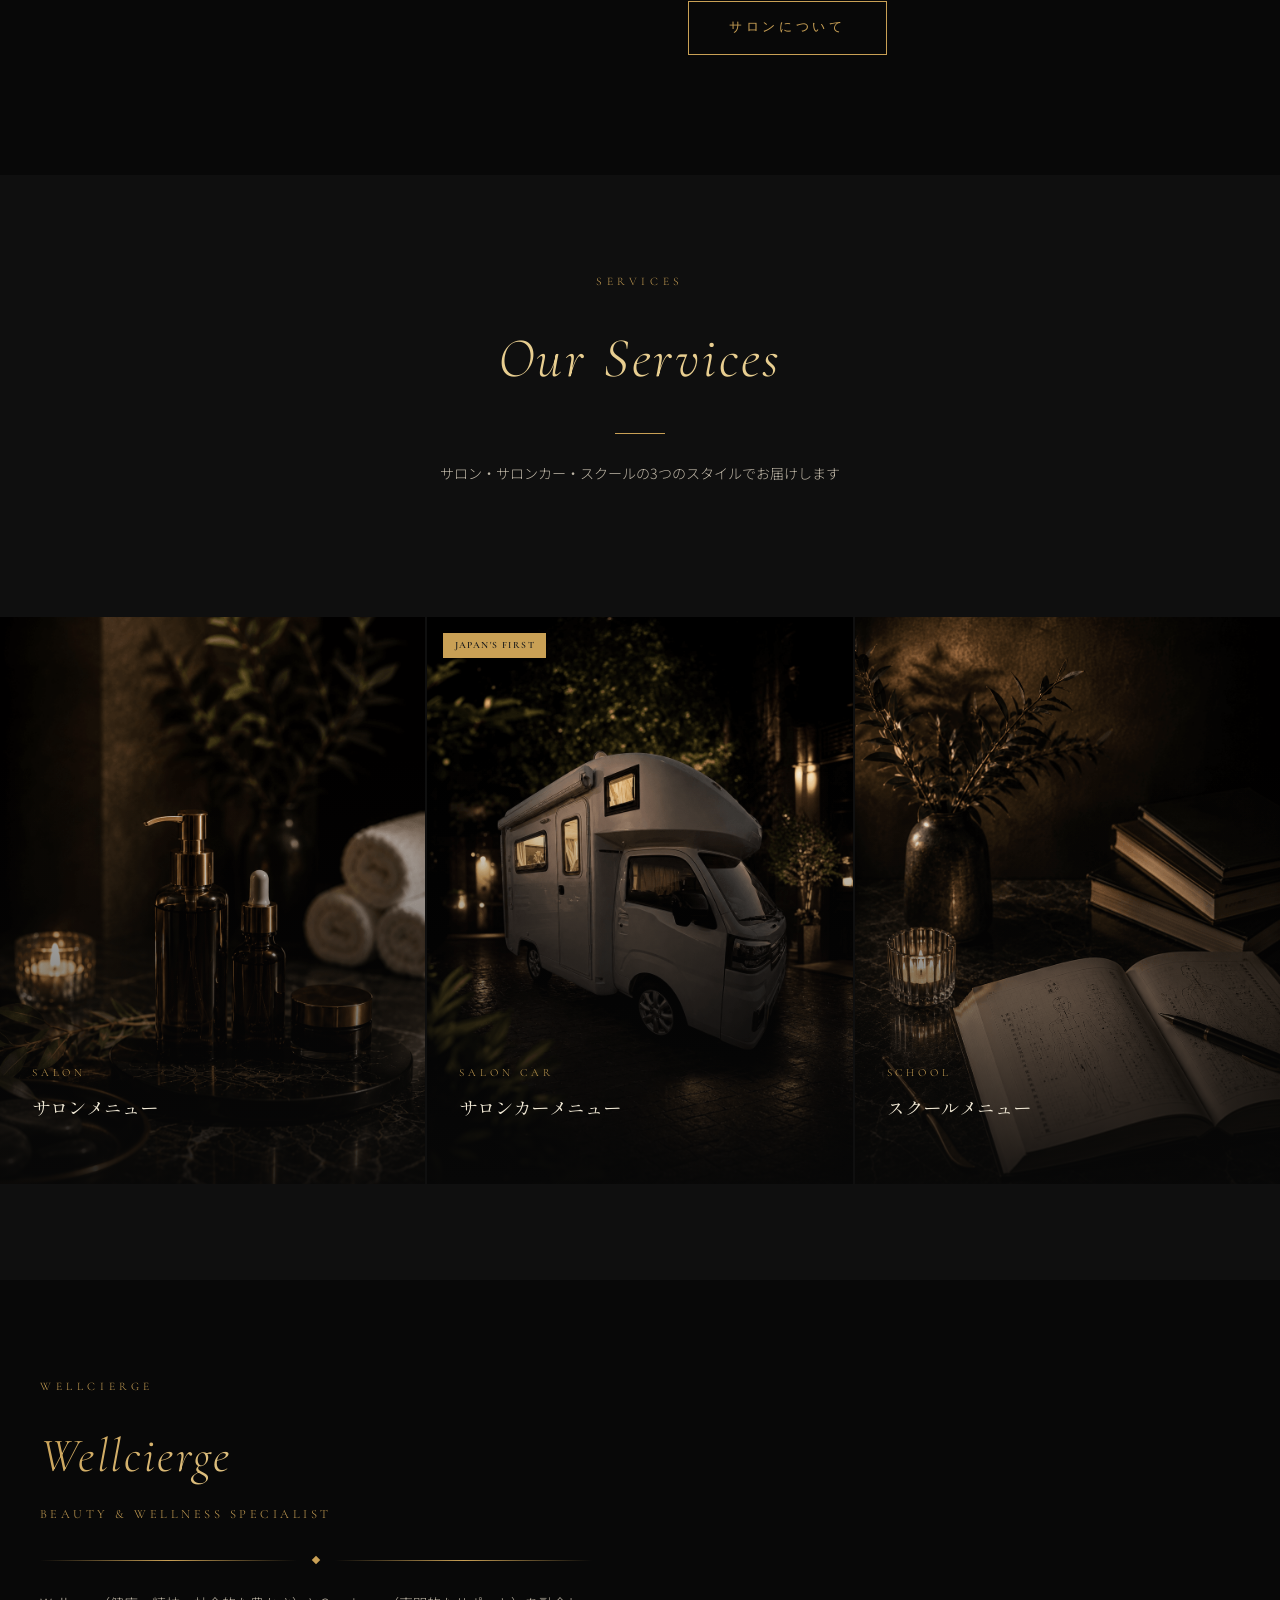
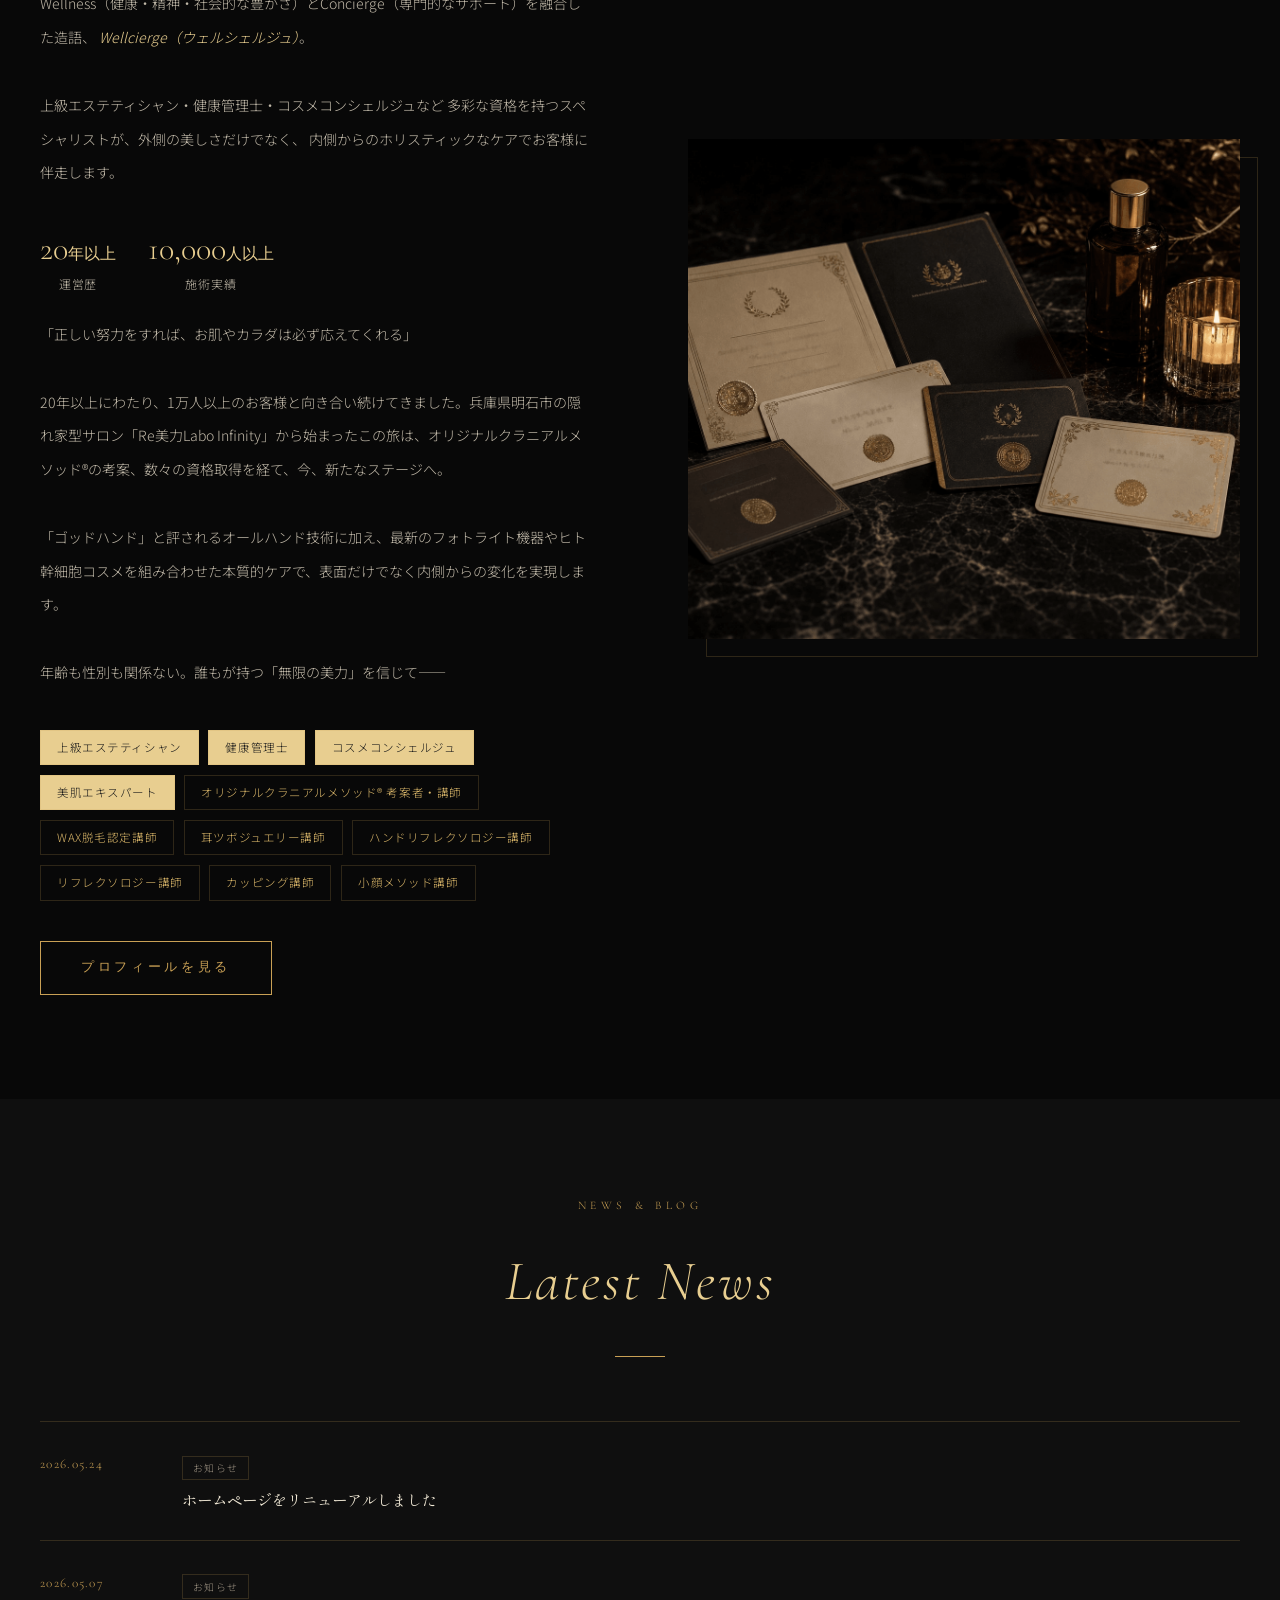
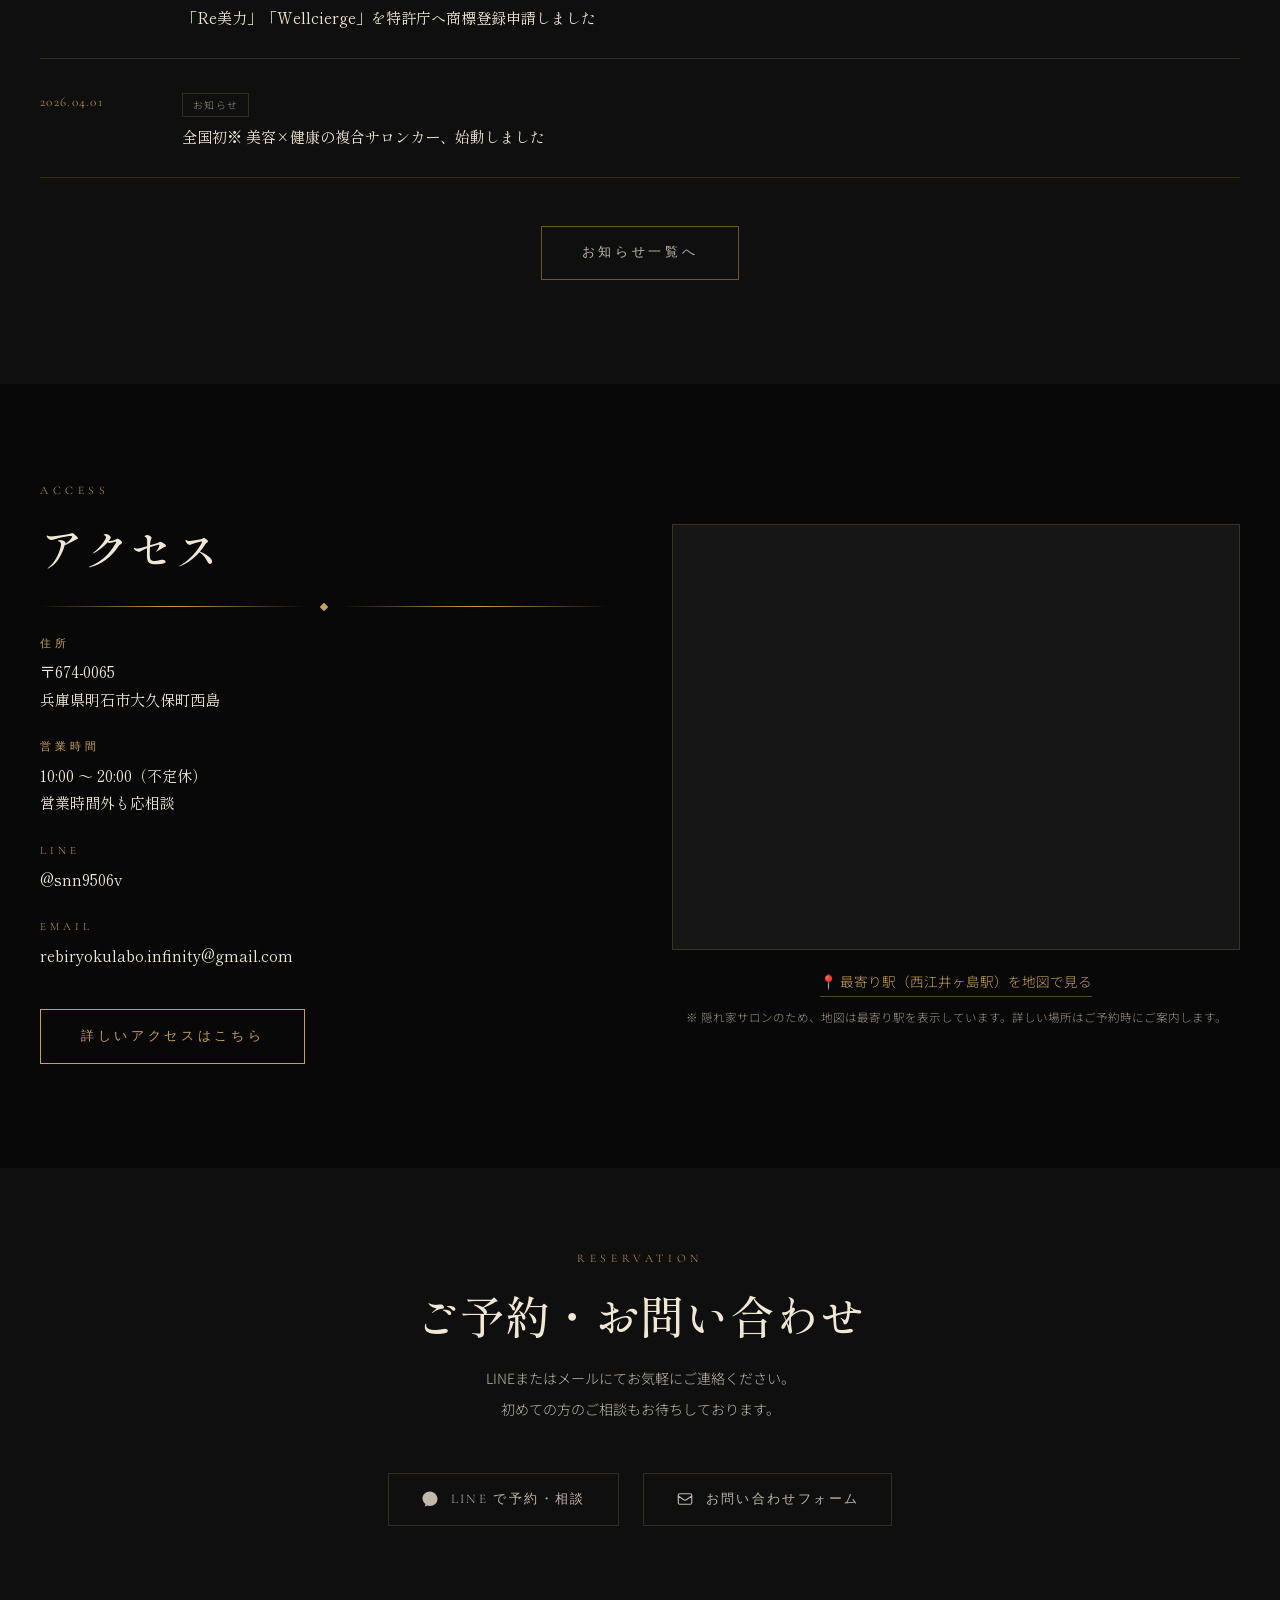
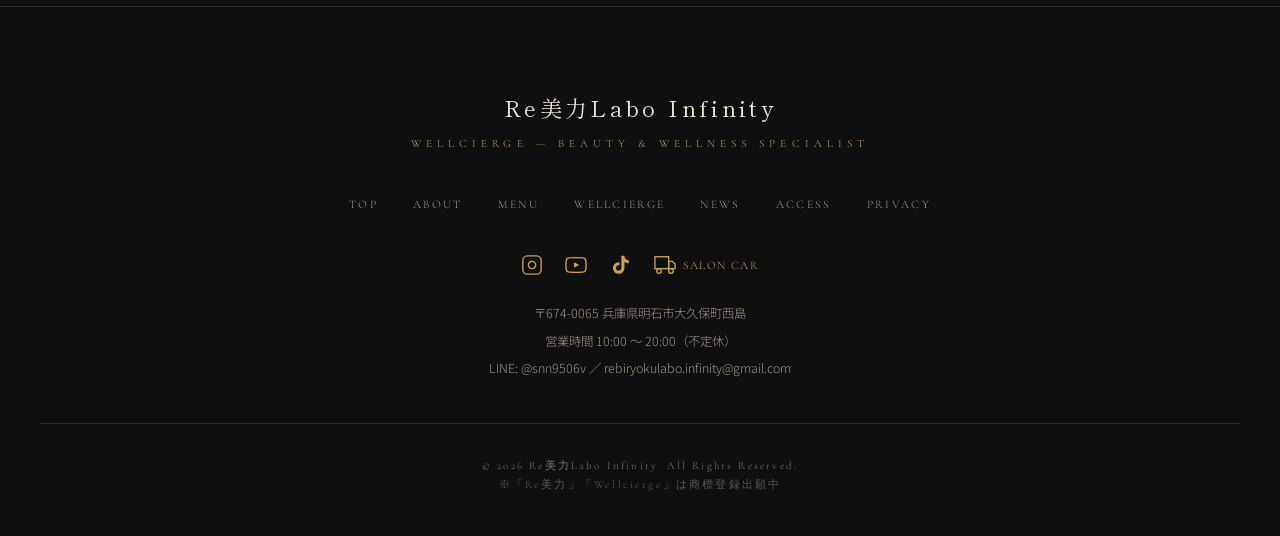
==== commit 5d029445: "サイト改善一式：画像英名化・OGP修正・SNSフッター追加・最寄り駅表記変更 - 日本語ファイル名の画像43件を英数字名にリネームし全参照を更新 - OGPのog:url/og:imageが旧ドメイン" ====
--- a/index.html
+++ b/index.html
@@ -5,17 +5,17 @@
   <meta name="viewport" content="width=device-width, initial-scale=1.0">
   <title>Re美力Labo Infinity | 隠れ家サロン×移動サロンカー｜明石市</title>
   <meta name="description" content="明石市の隠れ家プライベートサロン。全国初の移動サロンカーでご希望の場所へお伺いします。脱毛・脂肪冷却・頭蓋骨調整・エステなど本格ケアをご提供。">
-  <link rel="icon" type="image/png" href="images/logo-black店名無し.png">
+  <link rel="icon" type="image/png" href="images/logo-black.png">
   <meta property="og:site_name" content="Re美力Labo Infinity">
   <meta property="og:title" content="Re美力Labo Infinity | 隠れ家サロン×移動サロンカー｜明石市">
   <meta property="og:description" content="明石市の隠れ家プライベートサロン。全国初の移動サロンカーでご希望の場所へお伺いします。脱毛・脂肪冷却・頭蓋骨調整・エステなど本格ケアをご提供。">
   <meta property="og:type" content="website">
   <meta property="og:url" content="https://rebiryokulabo-infinity-salon.netlify.app/">
-  <meta property="og:image" content="https://rebiryokulabo-infinity-salon.netlify.app/images/OG画像.png">
+  <meta property="og:image" content="https://rebiryokulabo-infinity-salon.netlify.app/images/og-image.png">
   <meta name="twitter:card" content="summary_large_image">
   <meta name="twitter:title" content="Re美力Labo Infinity | 隠れ家サロン×移動サロンカー｜明石市">
   <meta name="twitter:description" content="明石市の隠れ家プライベートサロン。全国初の移動サロンカーでご希望の場所へお伺いします。脱毛・脂肪冷却・頭蓋骨調整・エステなど本格ケアをご提供。">
-  <meta name="twitter:image" content="https://rebiryokulabo-infinity-salon.netlify.app/images/OG画像.png">
+  <meta name="twitter:image" content="https://rebiryokulabo-infinity-salon.netlify.app/images/og-image.png">
   <link rel="stylesheet" href="css/style.css">
 </head>
 <body>
@@ -93,7 +93,7 @@
 
       <div class="hero-buttons">
         <a href="menu.html" class="btn btn-gold"><span>メニューを見る</span></a>
-        <a href="https://line.me/ti/p/@snn9506v" class="btn btn-outline" target="_blank" rel="noopener"><span>LINEで予約・相談</span></a>
+        <a href="https://lin.ee/R1osLt2" class="btn btn-outline" target="_blank" rel="noopener"><span>LINEで予約・相談</span></a>
         <a href="https://docs.google.com/forms/d/e/1FAIpQLSfiTeY6coS5xLp5Zf1o92QB1NUmzGNv9Fzl4UUfUg1ZlBwT3A/viewform?usp=header" class="btn btn-outline" target="_blank" rel="noopener"><span>お問い合わせフォーム</span></a>
       </div>
     </div>
@@ -109,7 +109,7 @@
     <div class="section-inner">
       <div class="concept-grid">
         <div class="concept-image-wrap fade-in-left">
-          <img src="images/サロンイメージ画像.png" alt="サロン内装">
+          <img src="images/salon-image.png" alt="サロン内装">
         </div>
         <div class="concept-text fade-in-right">
           <span class="section-tag">Our Concept</span>
@@ -145,7 +145,7 @@
     </div>
     <div class="services-grid">
       <a href="menu.html#salon" class="service-card">
-        <img src="images/TOPサロンメニューページ用画像.png" alt="サロンメニュー">
+        <img src="images/top-menu-salon.png" alt="サロンメニュー">
         <div class="service-card-content">
           <span class="service-card-tag">Salon</span>
           <div class="service-card-title">サロンメニュー</div>
@@ -153,7 +153,7 @@
         </div>
       </a>
       <a href="menu.html#saloncar" class="service-card">
-        <img src="images/TOPサロンカーメニューページ用画像.png" alt="サロンカーメニュー">
+        <img src="images/top-menu-saloncar.png" alt="サロンカーメニュー">
         <div style="position:absolute; top:1rem; left:1rem; background:var(--gold); color:#1A1A1A; font-size:0.6rem; font-weight:600; letter-spacing:0.15em; padding:0.25rem 0.7rem; font-family:var(--font-en-serif);">JAPAN'S FIRST</div>
         <div class="service-card-content">
           <span class="service-card-tag">Salon Car</span>
@@ -162,7 +162,7 @@
         </div>
       </a>
       <a href="menu.html#school" class="service-card">
-        <img src="images/TOPスクールメニューページ用画像.png" alt="スクールメニュー">
+        <img src="images/top-menu-school.png" alt="スクールメニュー">
         <div class="service-card-content">
           <span class="service-card-tag">School</span>
           <div class="service-card-title">スクールメニュー</div>
@@ -224,7 +224,7 @@
           <a href="wellcierge.html" class="btn btn-gold"><span>プロフィールを見る</span></a>
         </div>
         <div class="wellcierge-preview-image fade-in-right">
-          <img src="images/TOPWellciergeイメージ画像.png" alt="Wellcierge">
+          <img src="images/top-wellcierge.png" alt="Wellcierge">
         </div>
       </div>
     </div>
@@ -271,7 +271,7 @@
             </dl>
             <dl class="info-item">
               <dt>LINE</dt>
-              <dd><a href="https://line.me/ti/p/@snn9506v" target="_blank" rel="noopener">@snn9506v</a></dd>
+              <dd><a href="https://lin.ee/R1osLt2" target="_blank" rel="noopener">@snn9506v</a></dd>
             </dl>
             <dl class="info-item">
               <dt>Email</dt>
@@ -293,8 +293,11 @@
           </div>
           <p style="text-align:center; margin-top:1rem;">
             <a href="https://maps.google.co.jp/maps?q=西江井ヶ島駅" target="_blank" rel="noopener" style="display:inline-flex; align-items:center; gap:0.4rem; color:var(--gold); font-size:0.85rem; border-bottom:1px solid rgba(201,160,85,0.4); padding-bottom:2px;">
-              📍 Google Mapsで開く
+              📍 最寄り駅（西江井ヶ島駅）を地図で見る
             </a>
+          </p>
+          <p style="text-align:center; margin-top:0.6rem; font-size:0.72rem; color:var(--text-muted);">
+            ※ 隠れ家サロンのため、地図は最寄り駅を表示しています。詳しい場所はご予約時にご案内します。
           </p>
         </div>
       </div>
@@ -312,7 +315,7 @@
           初めての方のご相談もお待ちしております。
         </p>
         <div class="sns-links">
-          <a href="https://line.me/ti/p/@snn9506v" class="sns-link" target="_blank" rel="noopener">
+          <a href="https://lin.ee/R1osLt2" class="sns-link" target="_blank" rel="noopener">
             <svg width="18" height="18" viewBox="0 0 24 24" fill="currentColor">
               <path d="M12 2C6.48 2 2 6.16 2 11.29c0 2.98 1.54 5.63 3.95 7.37L5 22l4.04-1.35C10.28 21.18 11.13 21.4 12 21.4c5.52 0 10-4.16 10-9.29S17.52 2 12 2z"/>
             </svg>
@@ -343,6 +346,21 @@
         <a href="access.html">Access</a>
         <a href="privacy.html">Privacy</a>
       </nav>
+      <div class="footer-sns" style="display:flex; justify-content:center; align-items:center; gap:1.4rem; margin-bottom:1.5rem;">
+        <a href="https://www.instagram.com/re.biryoku.labo_infinity/" target="_blank" rel="noopener" aria-label="Instagram" style="color:var(--gold); display:inline-flex;">
+          <svg width="22" height="22" viewBox="0 0 24 24" fill="none" stroke="currentColor" stroke-width="1.5"><rect x="2" y="2" width="20" height="20" rx="5" ry="5"/><path d="M16 11.37A4 4 0 1112.63 8 4 4 0 0116 11.37z"/><line x1="17.5" y1="6.5" x2="17.51" y2="6.5"/></svg>
+        </a>
+        <a href="https://www.youtube.com/@Re.BiryokuLabo.Infinity" target="_blank" rel="noopener" aria-label="YouTube" style="color:var(--gold); display:inline-flex;">
+          <svg width="22" height="22" viewBox="0 0 24 24" fill="none" stroke="currentColor" stroke-width="1.5"><path d="M22.54 6.42a2.78 2.78 0 00-1.95-1.96C18.88 4 12 4 12 4s-6.88 0-8.59.46A2.78 2.78 0 001.46 6.42 29 29 0 001 12a29 29 0 00.46 5.58 2.78 2.78 0 001.95 1.96C5.12 20 12 20 12 20s6.88 0 8.59-.46a2.78 2.78 0 001.95-1.96A29 29 0 0023 12a29 29 0 00-.46-5.58z"/><polygon points="9.75 15.02 15.5 12 9.75 8.98 9.75 15.02" fill="currentColor" stroke="none"/></svg>
+        </a>
+        <a href="https://lite.tiktok.com/t/ZS9YCgwN4aj5a-8bNzo/" target="_blank" rel="noopener" aria-label="TikTok" style="color:var(--gold); display:inline-flex;">
+          <svg width="22" height="22" viewBox="0 0 24 24" fill="currentColor"><path d="M19.59 6.69a4.83 4.83 0 01-3.77-4.25V2h-3.45v13.67a2.89 2.89 0 01-2.88 2.5 2.89 2.89 0 01-2.89-2.89 2.89 2.89 0 012.89-2.89c.28 0 .54.04.79.1V9.01a6.33 6.33 0 00-.79-.05 6.34 6.34 0 00-6.34 6.34 6.34 6.34 0 006.34 6.34 6.34 6.34 0 006.33-6.34V8.69a8.18 8.18 0 004.78 1.52V6.76a4.85 4.85 0 01-1.01-.07z"/></svg>
+        </a>
+        <a href="https://infinity-mobility-salon.netlify.app/" target="_blank" rel="noopener" aria-label="移動サロンカーLP" style="color:var(--gold); display:inline-flex; align-items:center; gap:0.4rem; font-size:0.72rem; letter-spacing:0.12em; text-decoration:none; font-family:var(--font-en-serif);">
+          <svg width="22" height="22" viewBox="0 0 24 24" fill="none" stroke="currentColor" stroke-width="1.5"><rect x="1" y="3" width="15" height="13"/><polygon points="16 8 20 8 23 11 23 16 16 16 16 8"/><circle cx="5.5" cy="18.5" r="2.5"/><circle cx="18.5" cy="18.5" r="2.5"/></svg>
+          SALON CAR
+        </a>
+      </div>
       <div class="footer-info">
         〒674-0065 兵庫県明石市大久保町西島<br>
         営業時間 10:00〜20:00（不定休）<br>
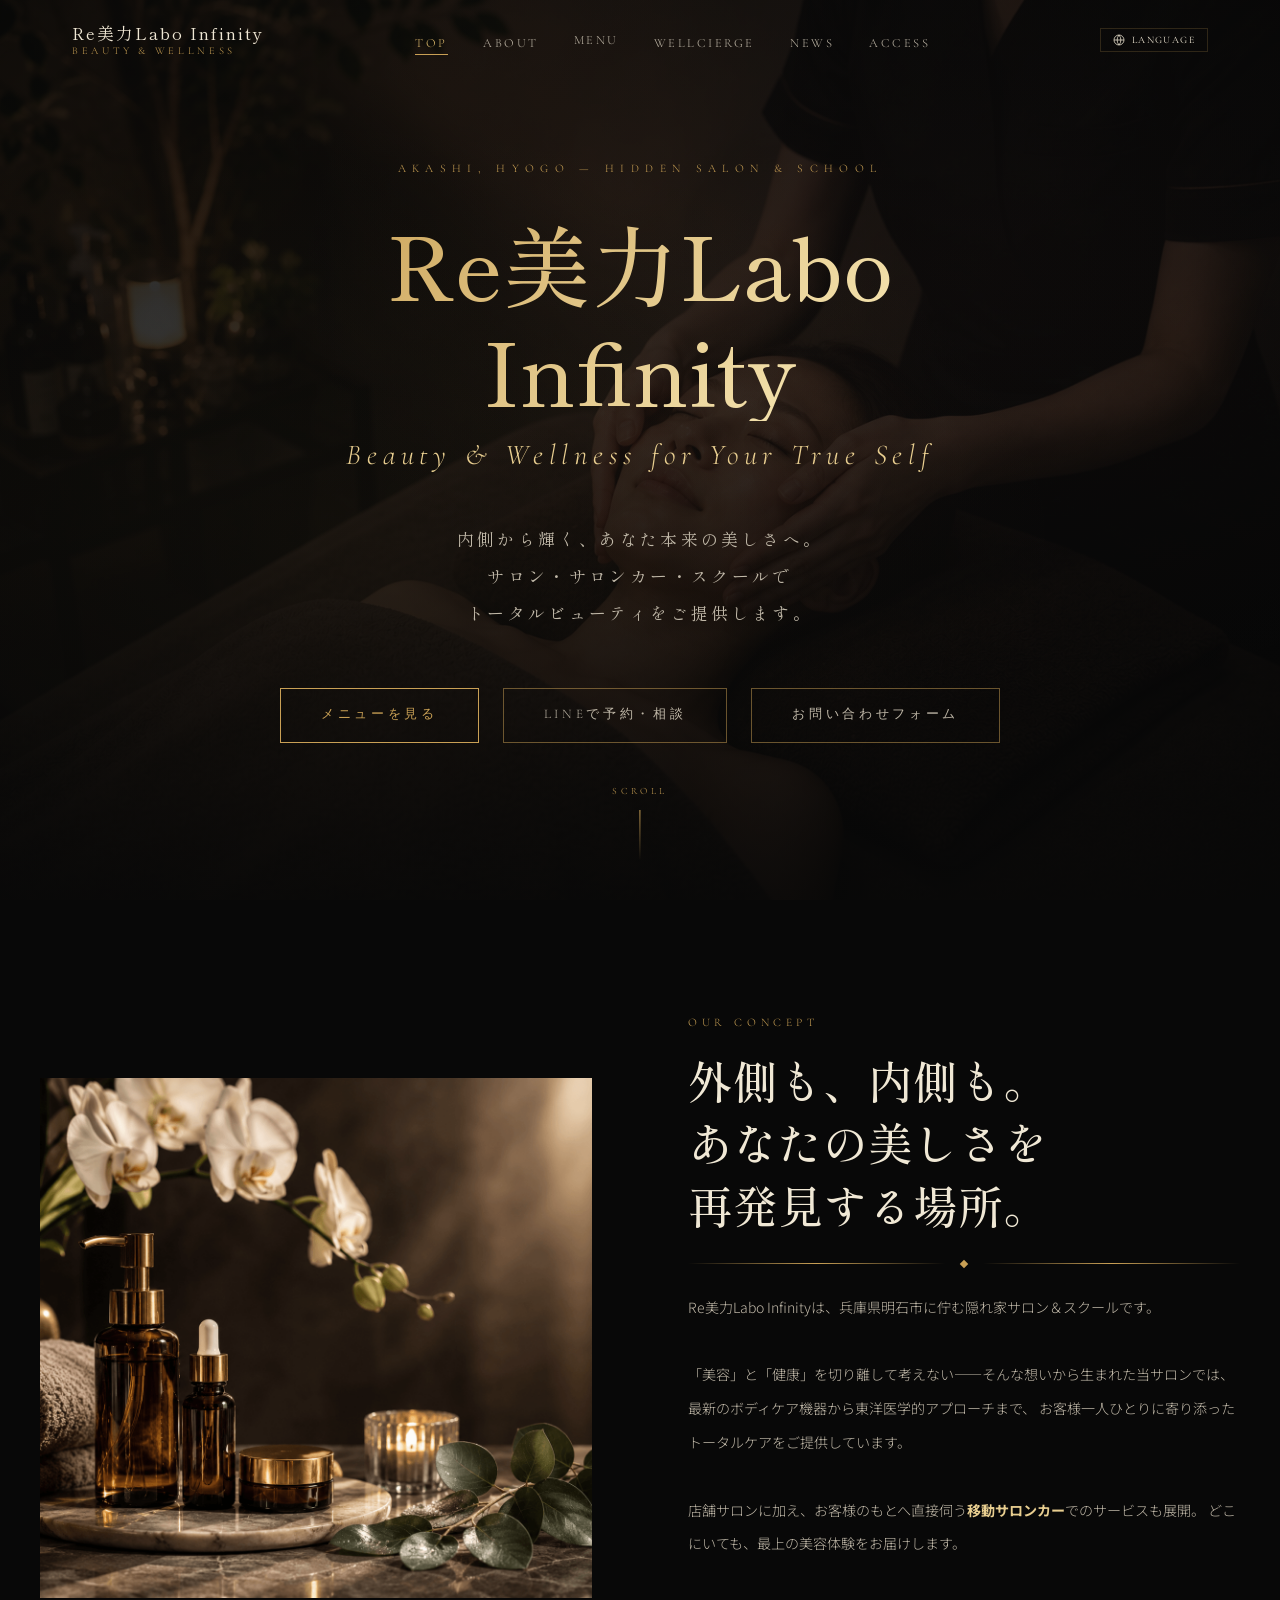
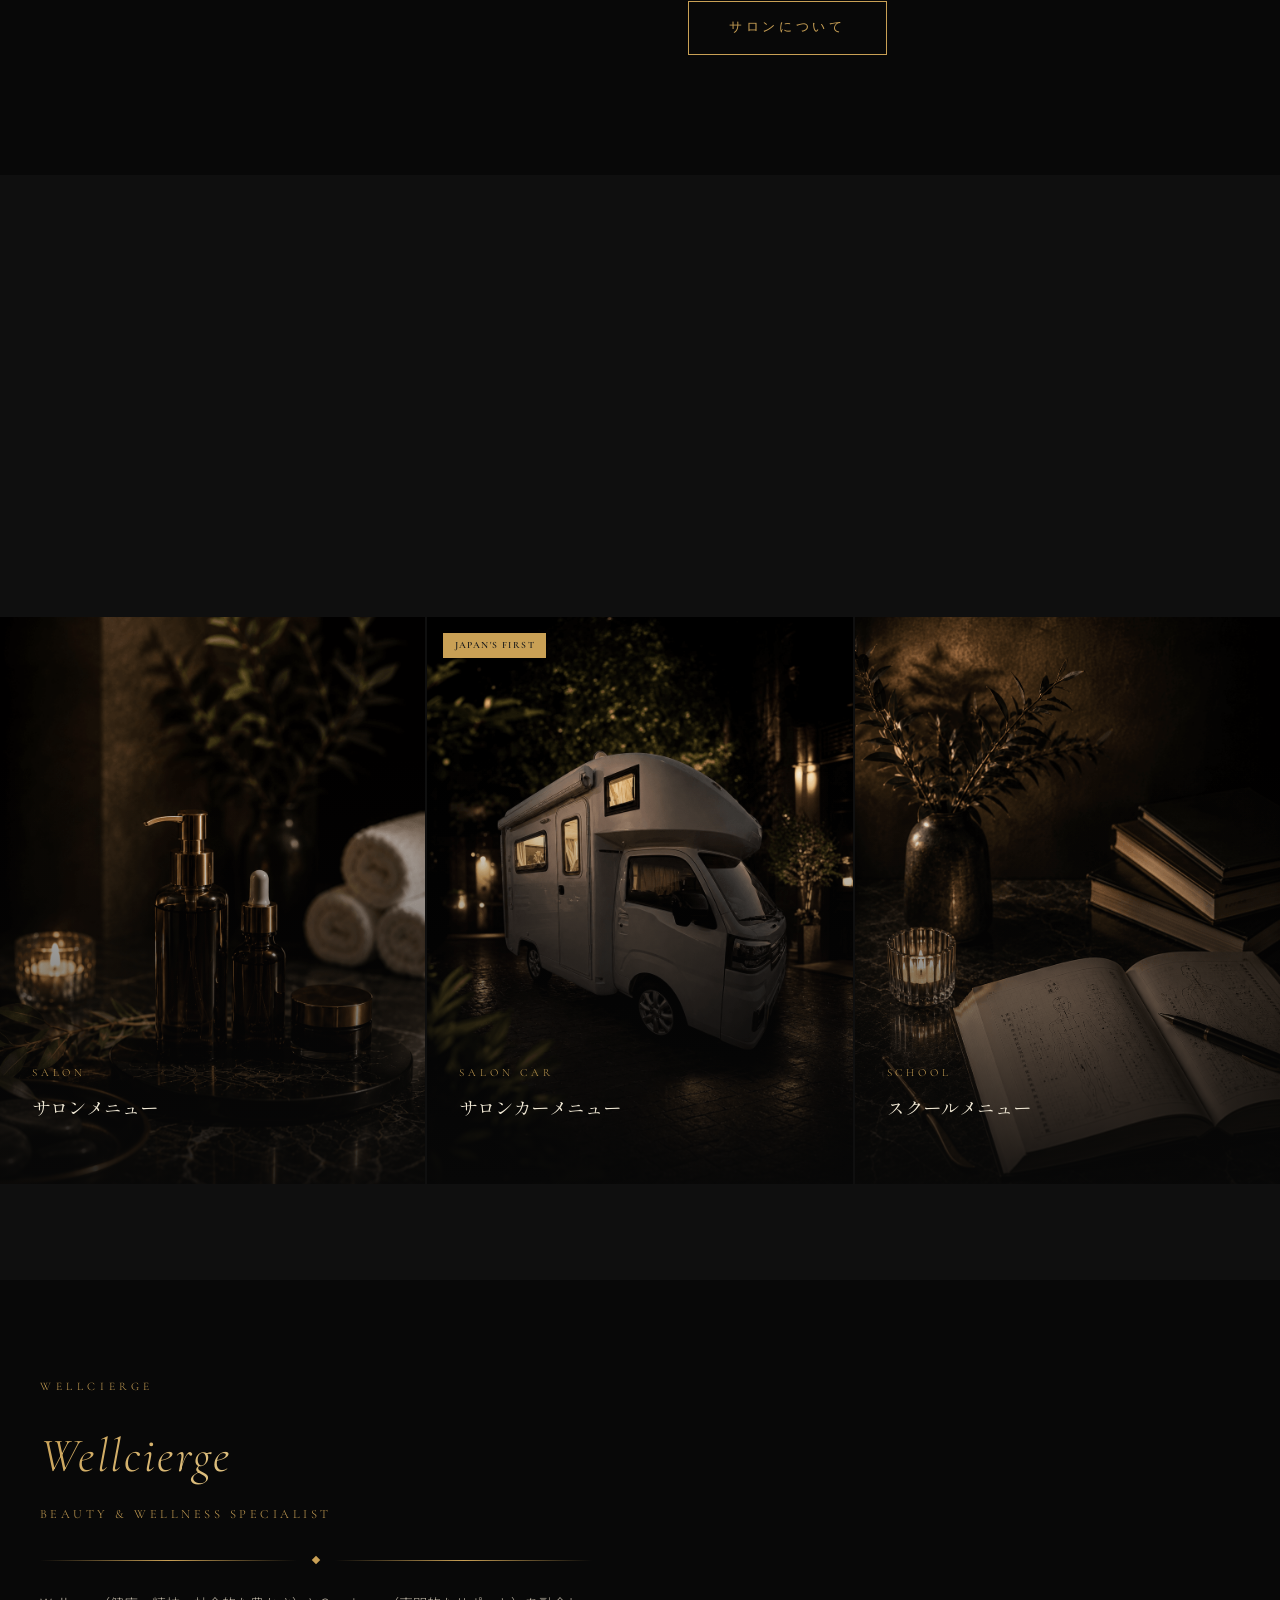
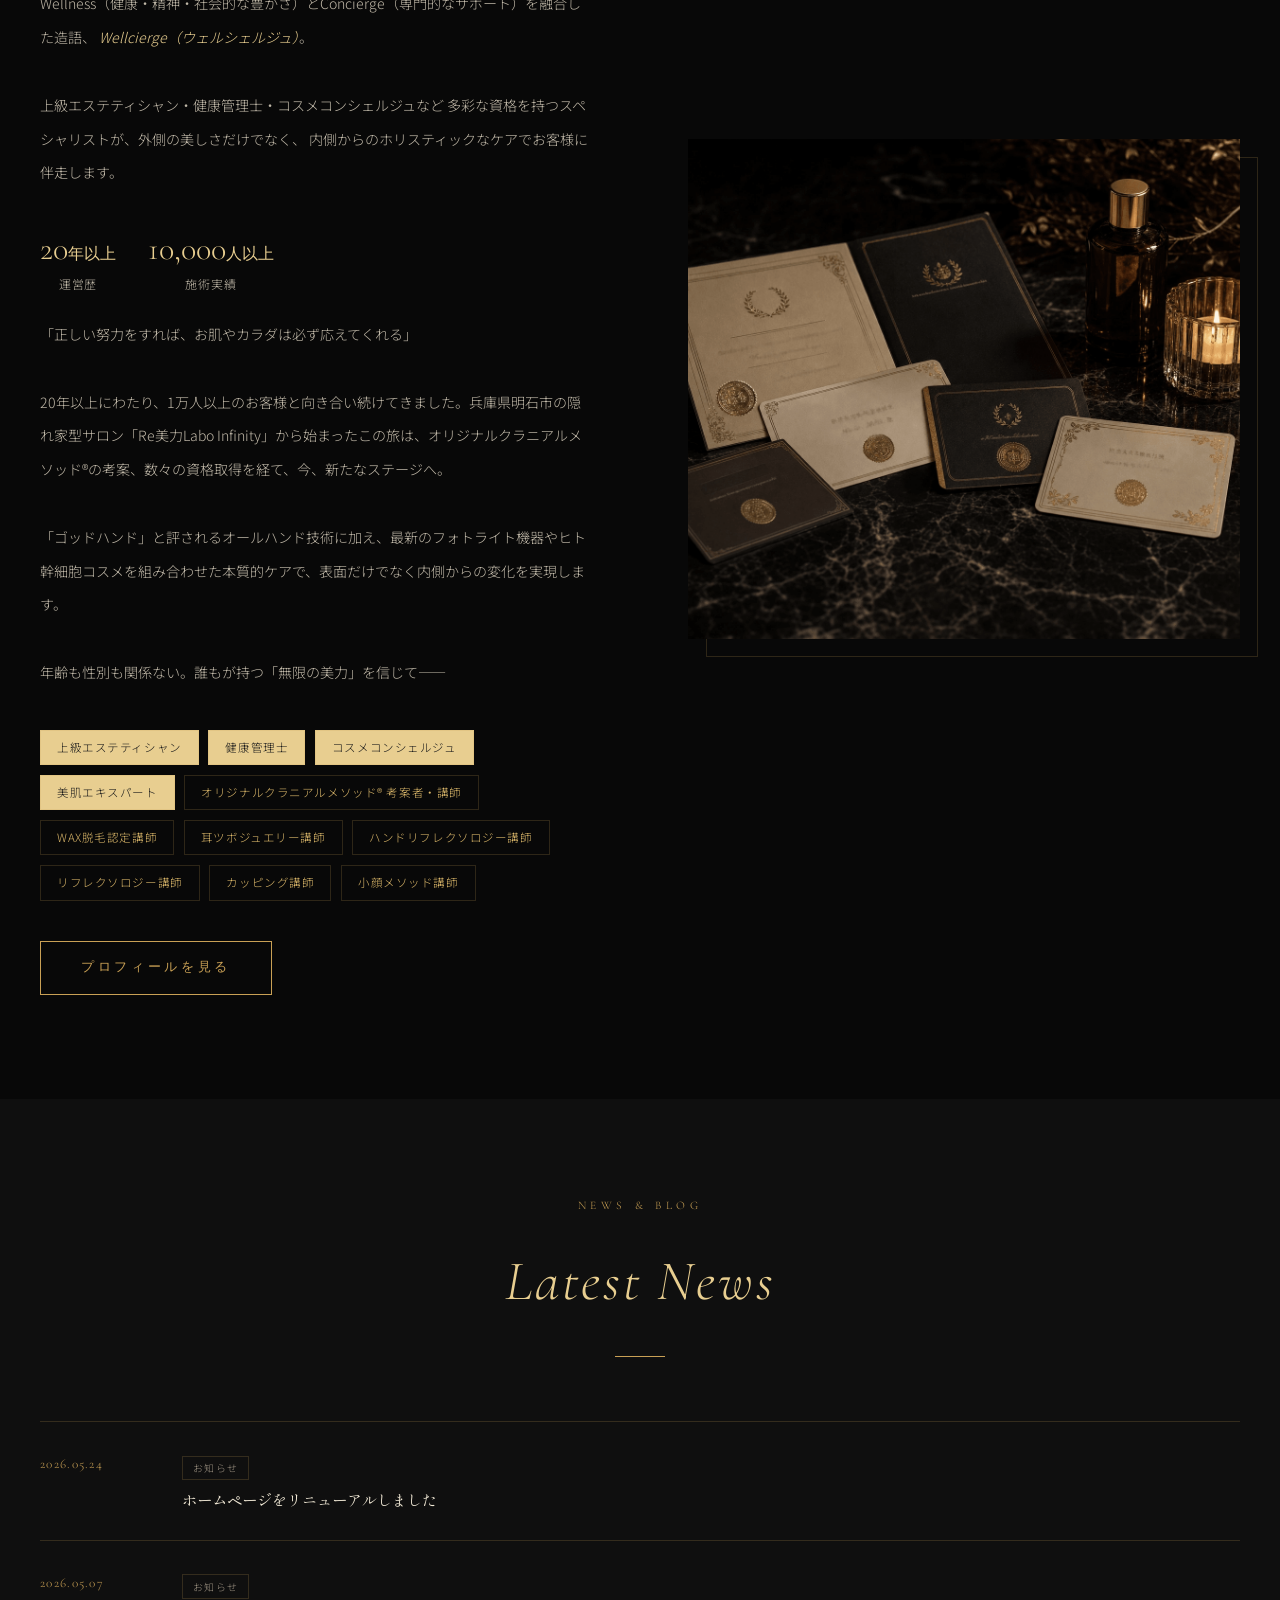
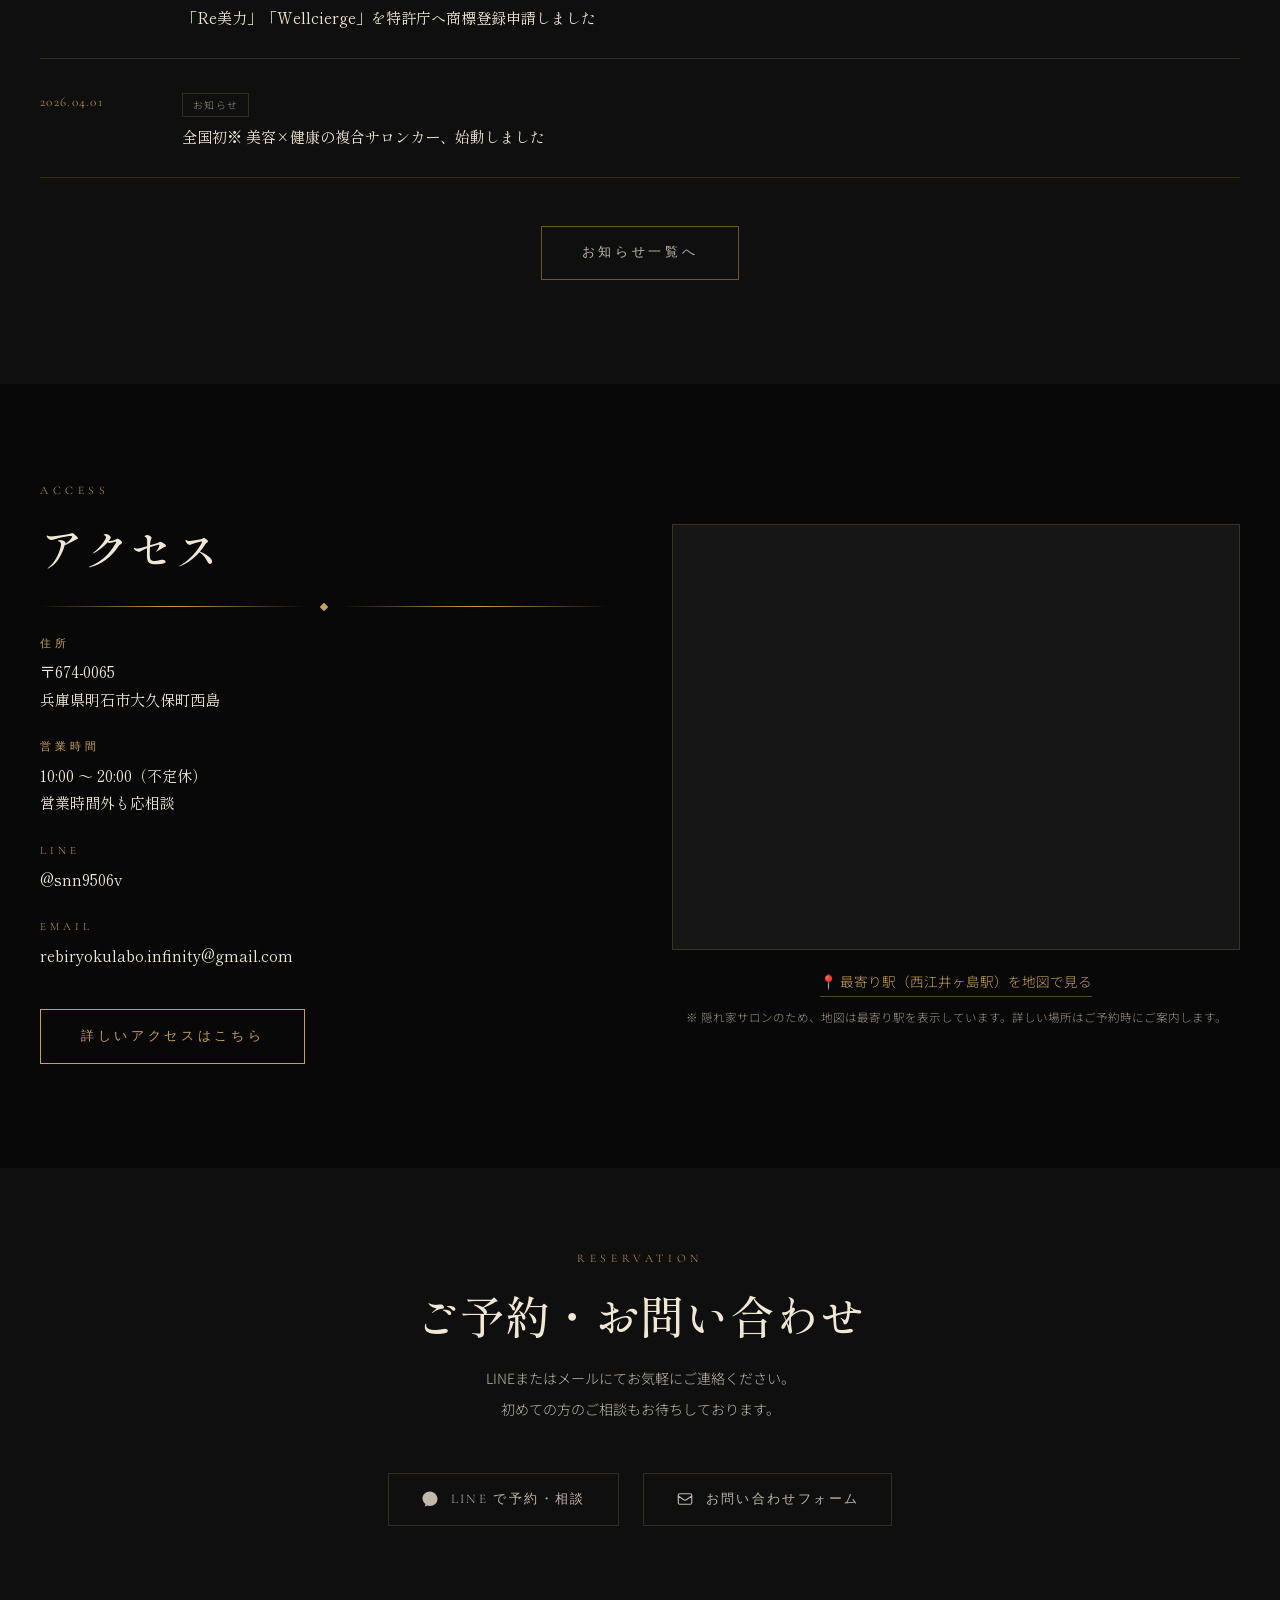
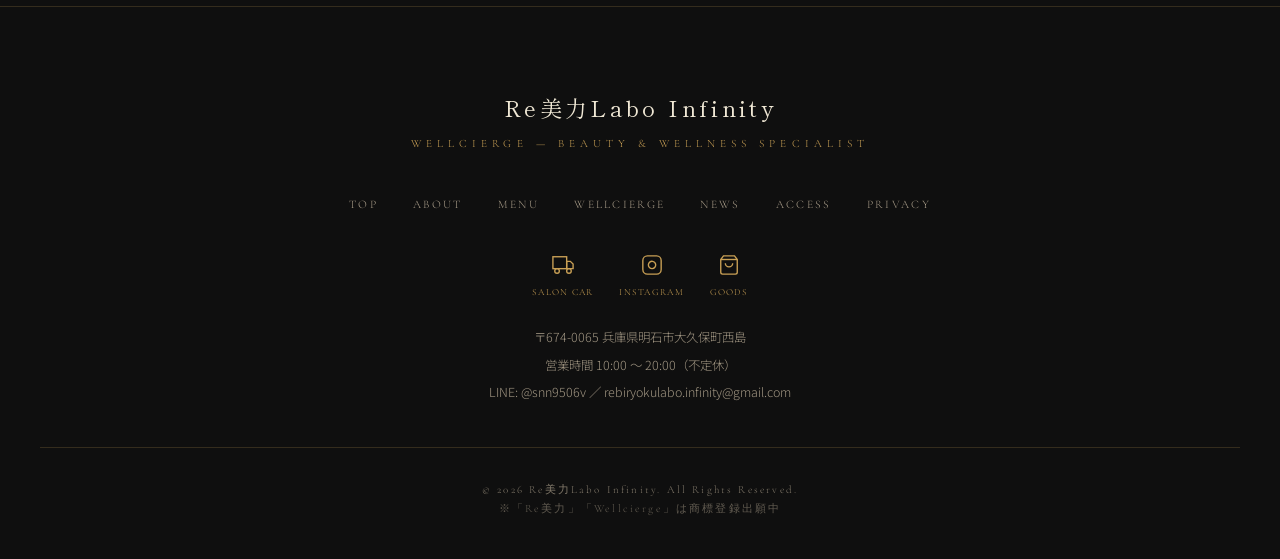
==== commit bfc93c99: "フッター・SNSリンクをOFFICIAL/Instagram/GOODSの3つに整理（YouTube・TikTokは非表示に） Co-Authored-By: Claude Fable 5 <nore" ====
--- a/index.html
+++ b/index.html
@@ -346,19 +346,18 @@
         <a href="access.html">Access</a>
         <a href="privacy.html">Privacy</a>
       </nav>
-      <div class="footer-sns" style="display:flex; justify-content:center; align-items:center; gap:1.4rem; margin-bottom:1.5rem;">
-        <a href="https://www.instagram.com/re.biryoku.labo_infinity/" target="_blank" rel="noopener" aria-label="Instagram" style="color:var(--gold); display:inline-flex;">
+      <div class="footer-sns" style="display:flex; justify-content:center; align-items:flex-start; gap:1.6rem; margin-bottom:1.5rem;">
+        <a href="https://infinity-mobility-salon.netlify.app/" target="_blank" rel="noopener" aria-label="移動サロンカー公式サイト" style="display:flex; flex-direction:column; align-items:center; gap:0.45rem; color:var(--gold); text-decoration:none;">
+          <svg width="22" height="22" viewBox="0 0 24 24" fill="none" stroke="currentColor" stroke-width="1.5"><rect x="1" y="3" width="15" height="13"/><polygon points="16 8 20 8 23 11 23 16 16 16 16 8"/><circle cx="5.5" cy="18.5" r="2.5"/><circle cx="18.5" cy="18.5" r="2.5"/></svg>
+          <span style="font-size:0.58rem; letter-spacing:0.14em; font-family:var(--font-en-serif);">SALON CAR</span>
+        </a>
+        <a href="https://www.instagram.com/re.biryoku.labo_infinity/" target="_blank" rel="noopener" aria-label="Instagram" style="display:flex; flex-direction:column; align-items:center; gap:0.45rem; color:var(--gold); text-decoration:none;">
           <svg width="22" height="22" viewBox="0 0 24 24" fill="none" stroke="currentColor" stroke-width="1.5"><rect x="2" y="2" width="20" height="20" rx="5" ry="5"/><path d="M16 11.37A4 4 0 1112.63 8 4 4 0 0116 11.37z"/><line x1="17.5" y1="6.5" x2="17.51" y2="6.5"/></svg>
+          <span style="font-size:0.58rem; letter-spacing:0.14em; font-family:var(--font-en-serif);">INSTAGRAM</span>
         </a>
-        <a href="https://www.youtube.com/@Re.BiryokuLabo.Infinity" target="_blank" rel="noopener" aria-label="YouTube" style="color:var(--gold); display:inline-flex;">
-          <svg width="22" height="22" viewBox="0 0 24 24" fill="none" stroke="currentColor" stroke-width="1.5"><path d="M22.54 6.42a2.78 2.78 0 00-1.95-1.96C18.88 4 12 4 12 4s-6.88 0-8.59.46A2.78 2.78 0 001.46 6.42 29 29 0 001 12a29 29 0 00.46 5.58 2.78 2.78 0 001.95 1.96C5.12 20 12 20 12 20s6.88 0 8.59-.46a2.78 2.78 0 001.95-1.96A29 29 0 0023 12a29 29 0 00-.46-5.58z"/><polygon points="9.75 15.02 15.5 12 9.75 8.98 9.75 15.02" fill="currentColor" stroke="none"/></svg>
-        </a>
-        <a href="https://lite.tiktok.com/t/ZS9YCgwN4aj5a-8bNzo/" target="_blank" rel="noopener" aria-label="TikTok" style="color:var(--gold); display:inline-flex;">
-          <svg width="22" height="22" viewBox="0 0 24 24" fill="currentColor"><path d="M19.59 6.69a4.83 4.83 0 01-3.77-4.25V2h-3.45v13.67a2.89 2.89 0 01-2.88 2.5 2.89 2.89 0 01-2.89-2.89 2.89 2.89 0 012.89-2.89c.28 0 .54.04.79.1V9.01a6.33 6.33 0 00-.79-.05 6.34 6.34 0 00-6.34 6.34 6.34 6.34 0 006.34 6.34 6.34 6.34 0 006.33-6.34V8.69a8.18 8.18 0 004.78 1.52V6.76a4.85 4.85 0 01-1.01-.07z"/></svg>
-        </a>
-        <a href="https://infinity-mobility-salon.netlify.app/" target="_blank" rel="noopener" aria-label="移動サロンカーLP" style="color:var(--gold); display:inline-flex; align-items:center; gap:0.4rem; font-size:0.72rem; letter-spacing:0.12em; text-decoration:none; font-family:var(--font-en-serif);">
-          <svg width="22" height="22" viewBox="0 0 24 24" fill="none" stroke="currentColor" stroke-width="1.5"><rect x="1" y="3" width="15" height="13"/><polygon points="16 8 20 8 23 11 23 16 16 16 16 8"/><circle cx="5.5" cy="18.5" r="2.5"/><circle cx="18.5" cy="18.5" r="2.5"/></svg>
-          SALON CAR
+        <a href="https://suzuri.jp/Re-BiryokuLabo-Infinity" target="_blank" rel="noopener" aria-label="オリジナルグッズ" style="display:flex; flex-direction:column; align-items:center; gap:0.45rem; color:var(--gold); text-decoration:none;">
+          <svg width="22" height="22" viewBox="0 0 24 24" fill="none" stroke="currentColor" stroke-width="1.5"><path d="M6 2L3 6v14a2 2 0 002 2h14a2 2 0 002-2V6l-3-4z"/><line x1="3" y1="6" x2="21" y2="6"/><path d="M16 10a4 4 0 01-8 0"/></svg>
+          <span style="font-size:0.58rem; letter-spacing:0.14em; font-family:var(--font-en-serif);">GOODS</span>
         </a>
       </div>
       <div class="footer-info">
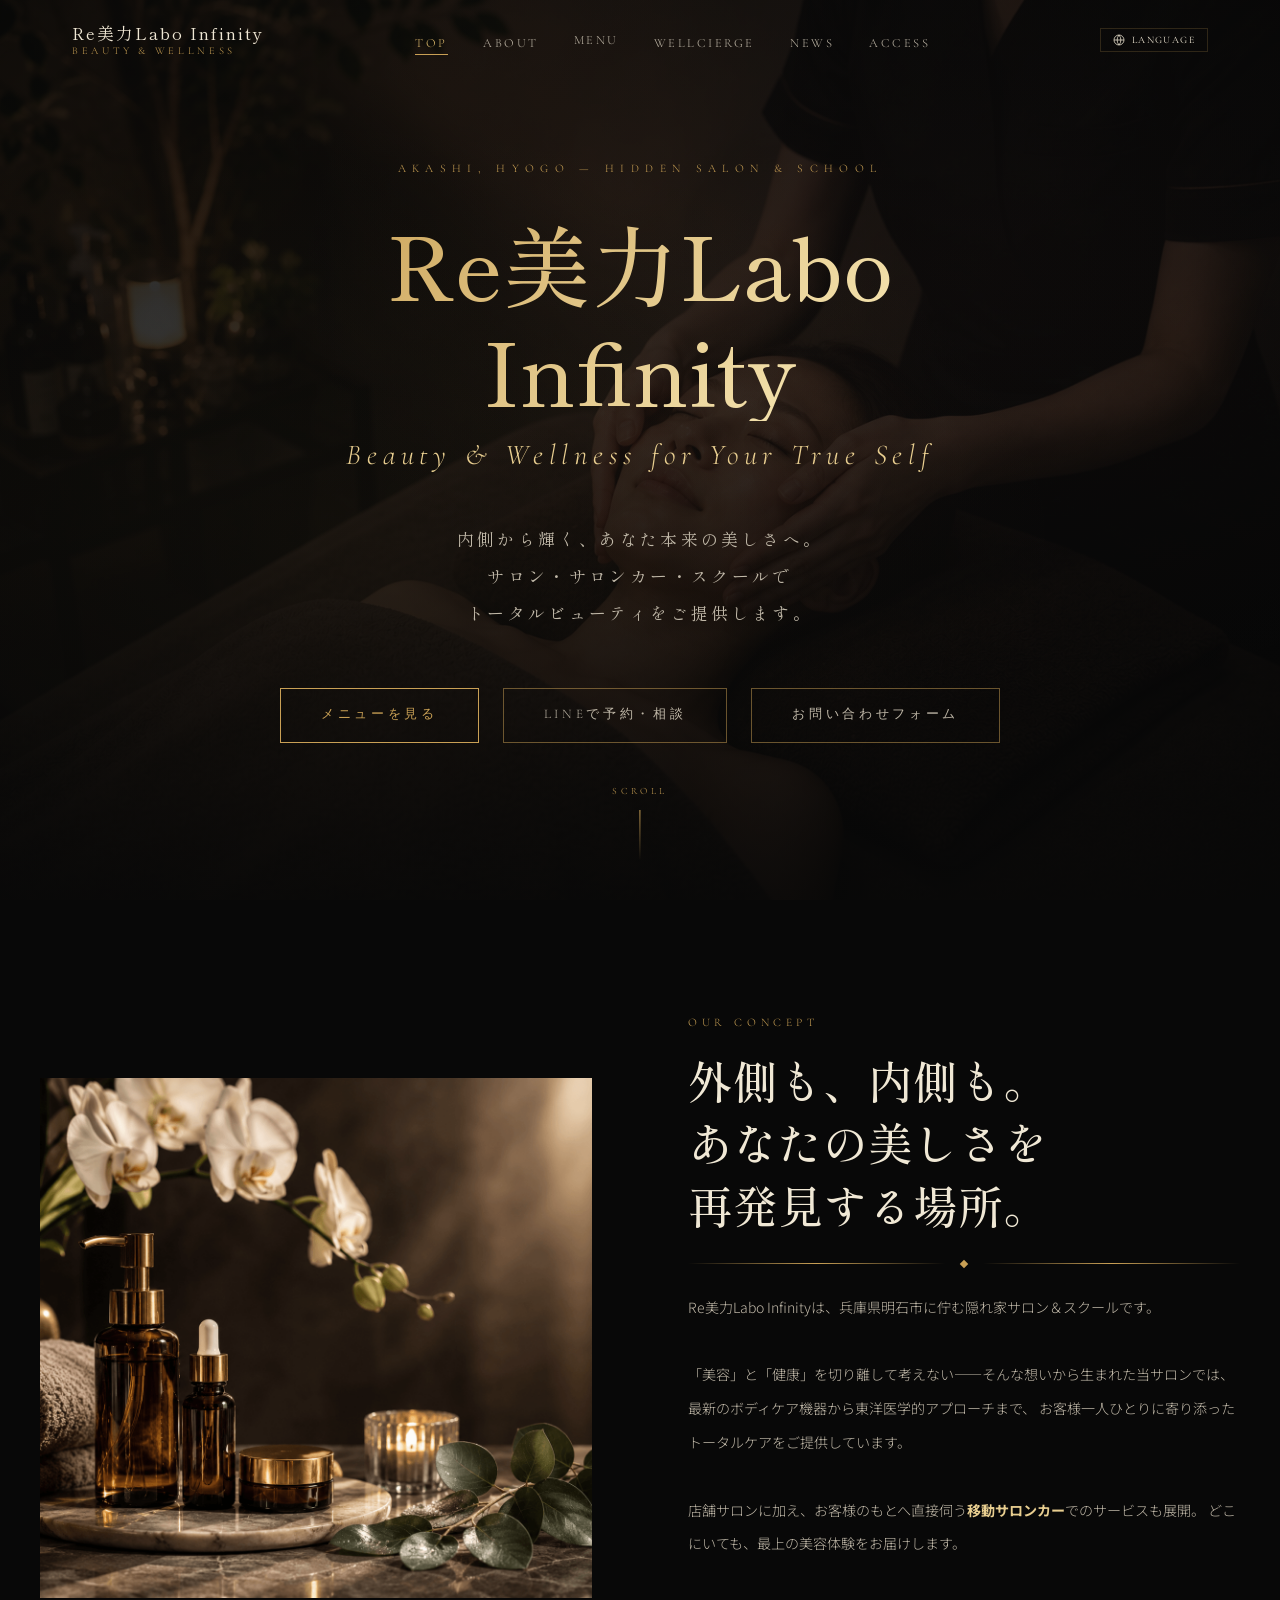
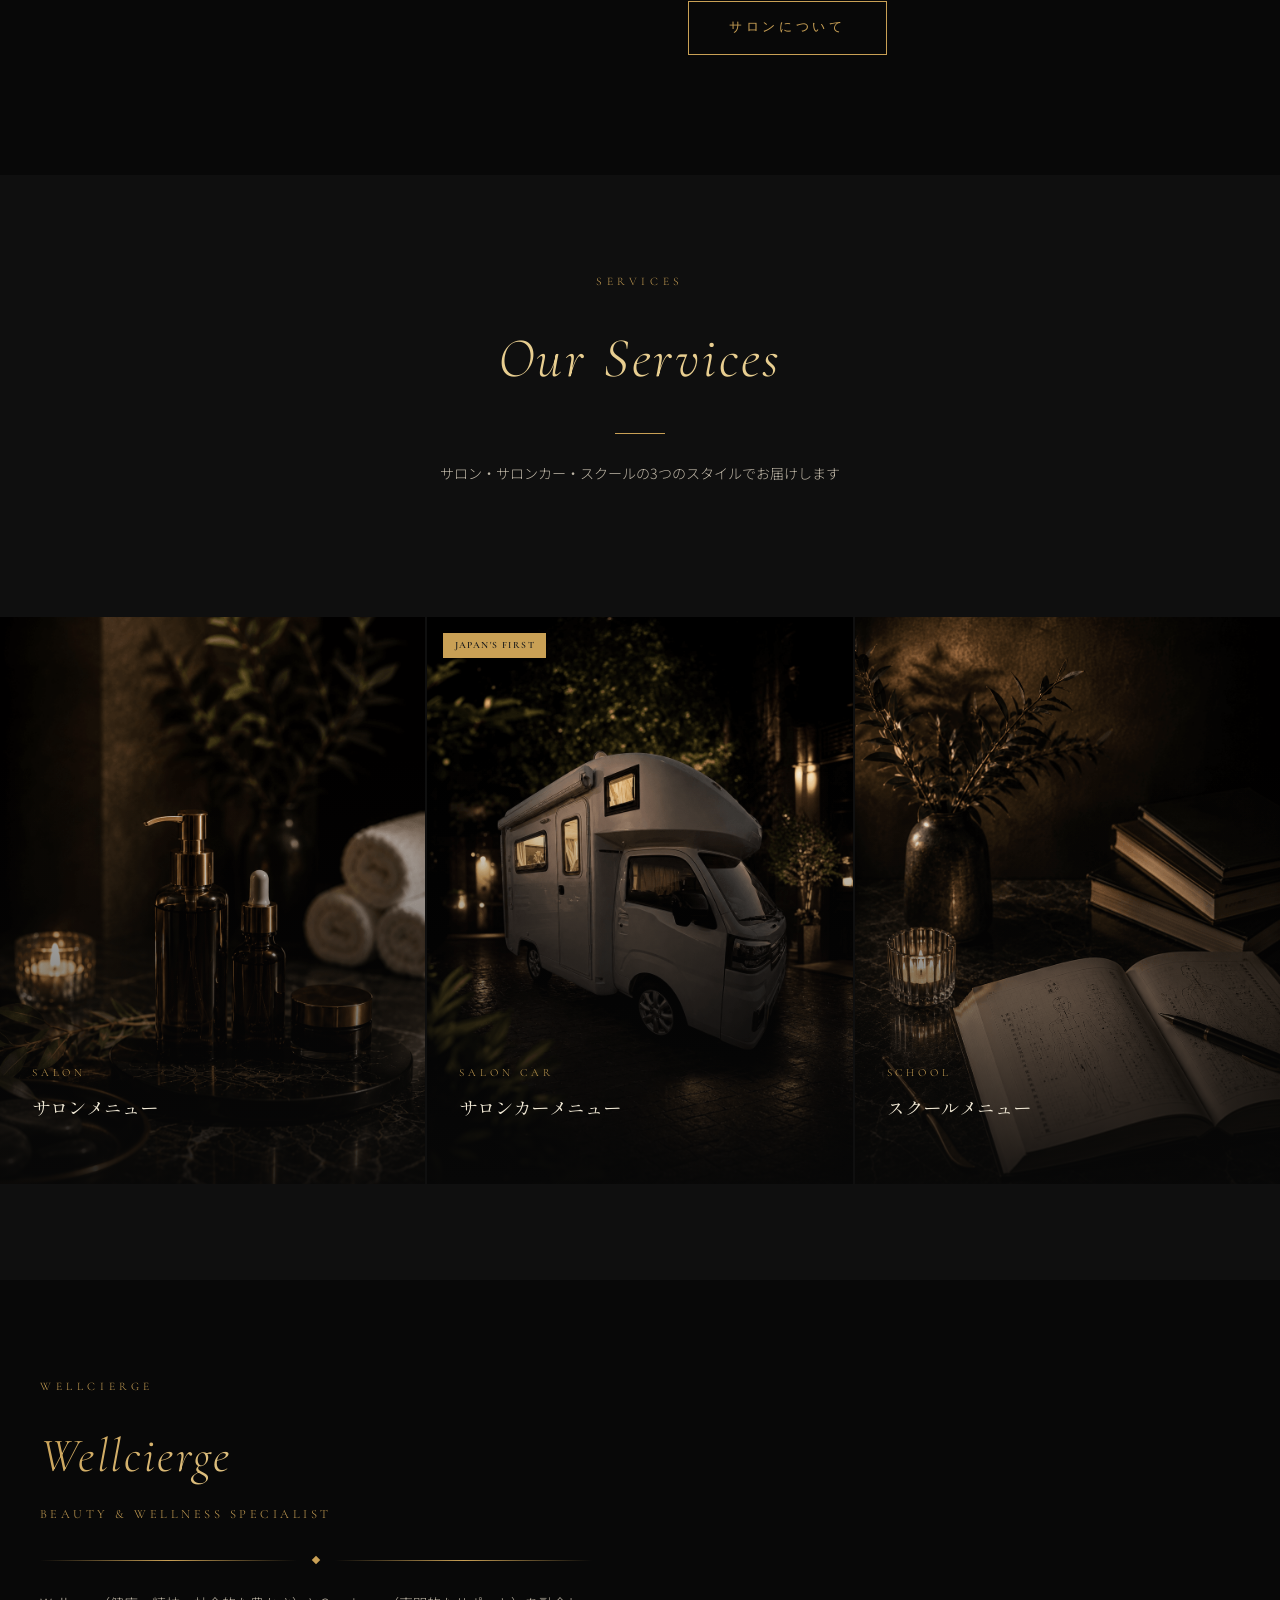
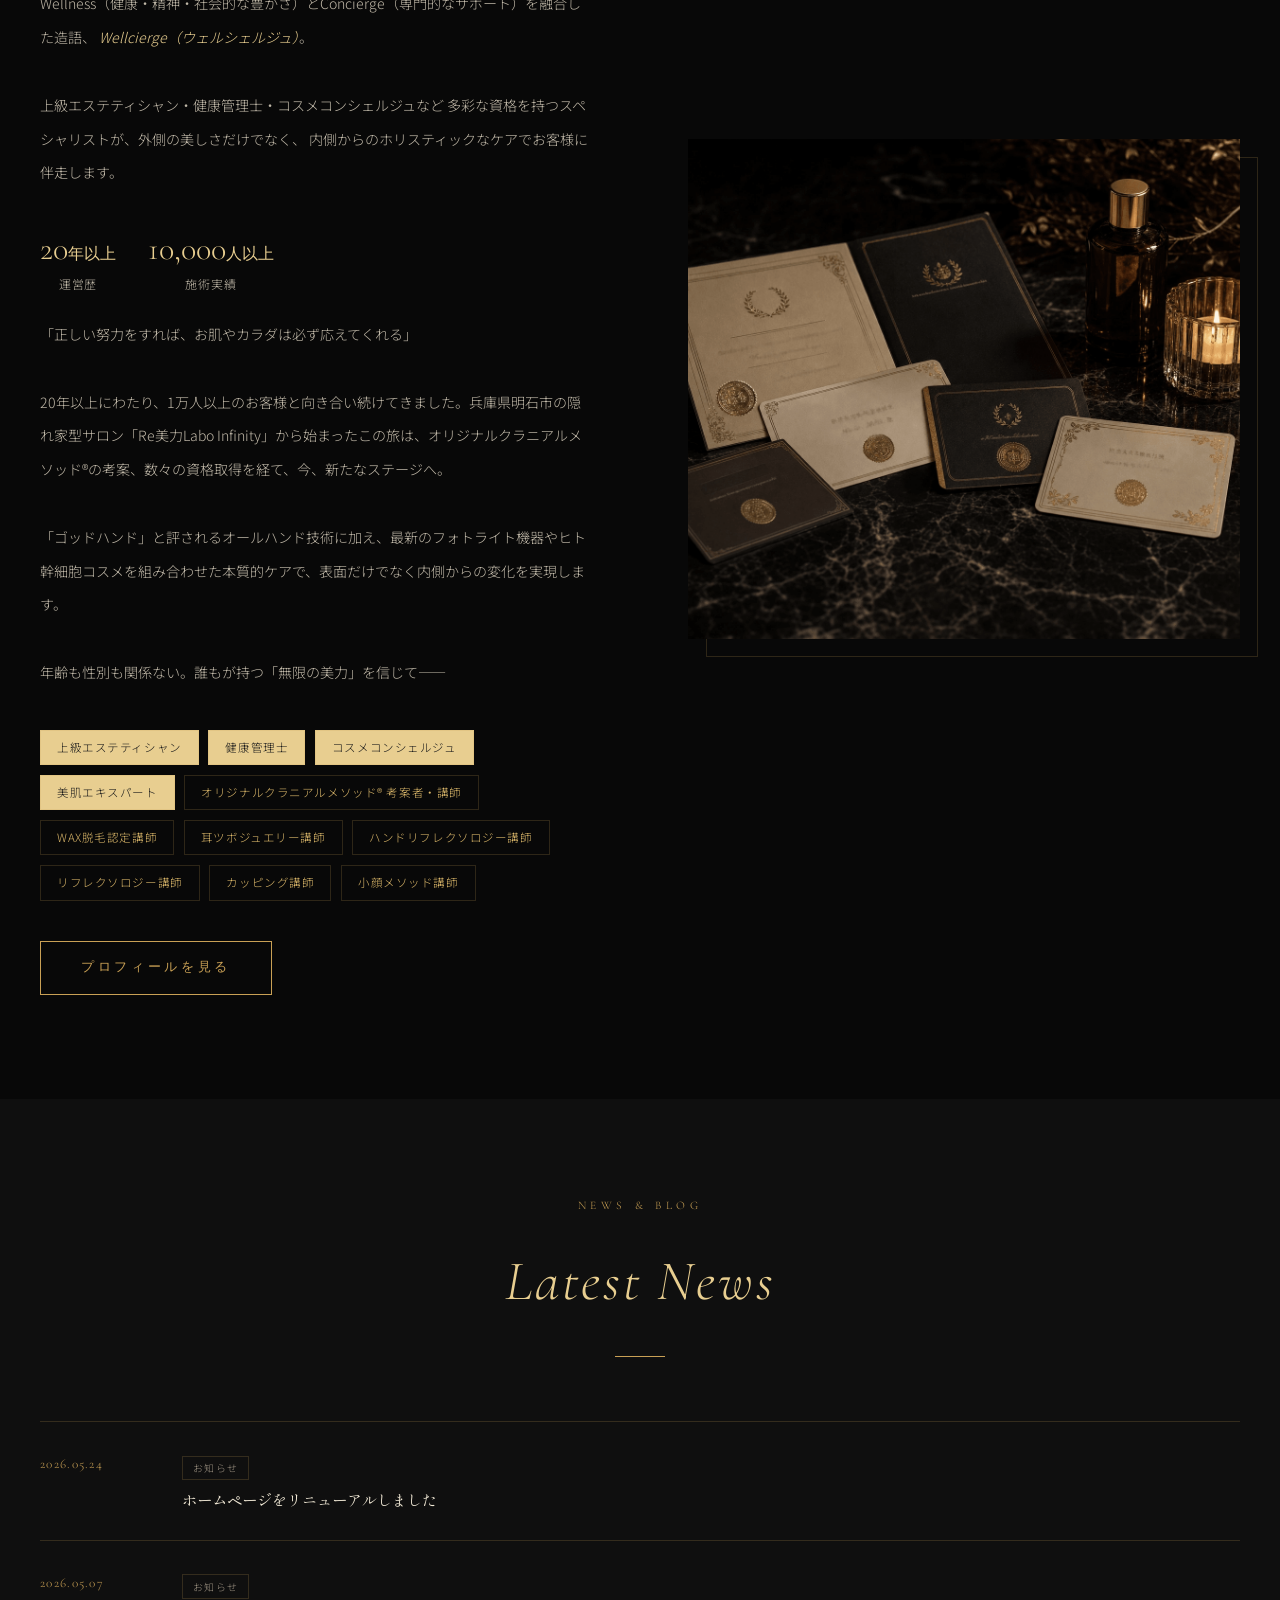
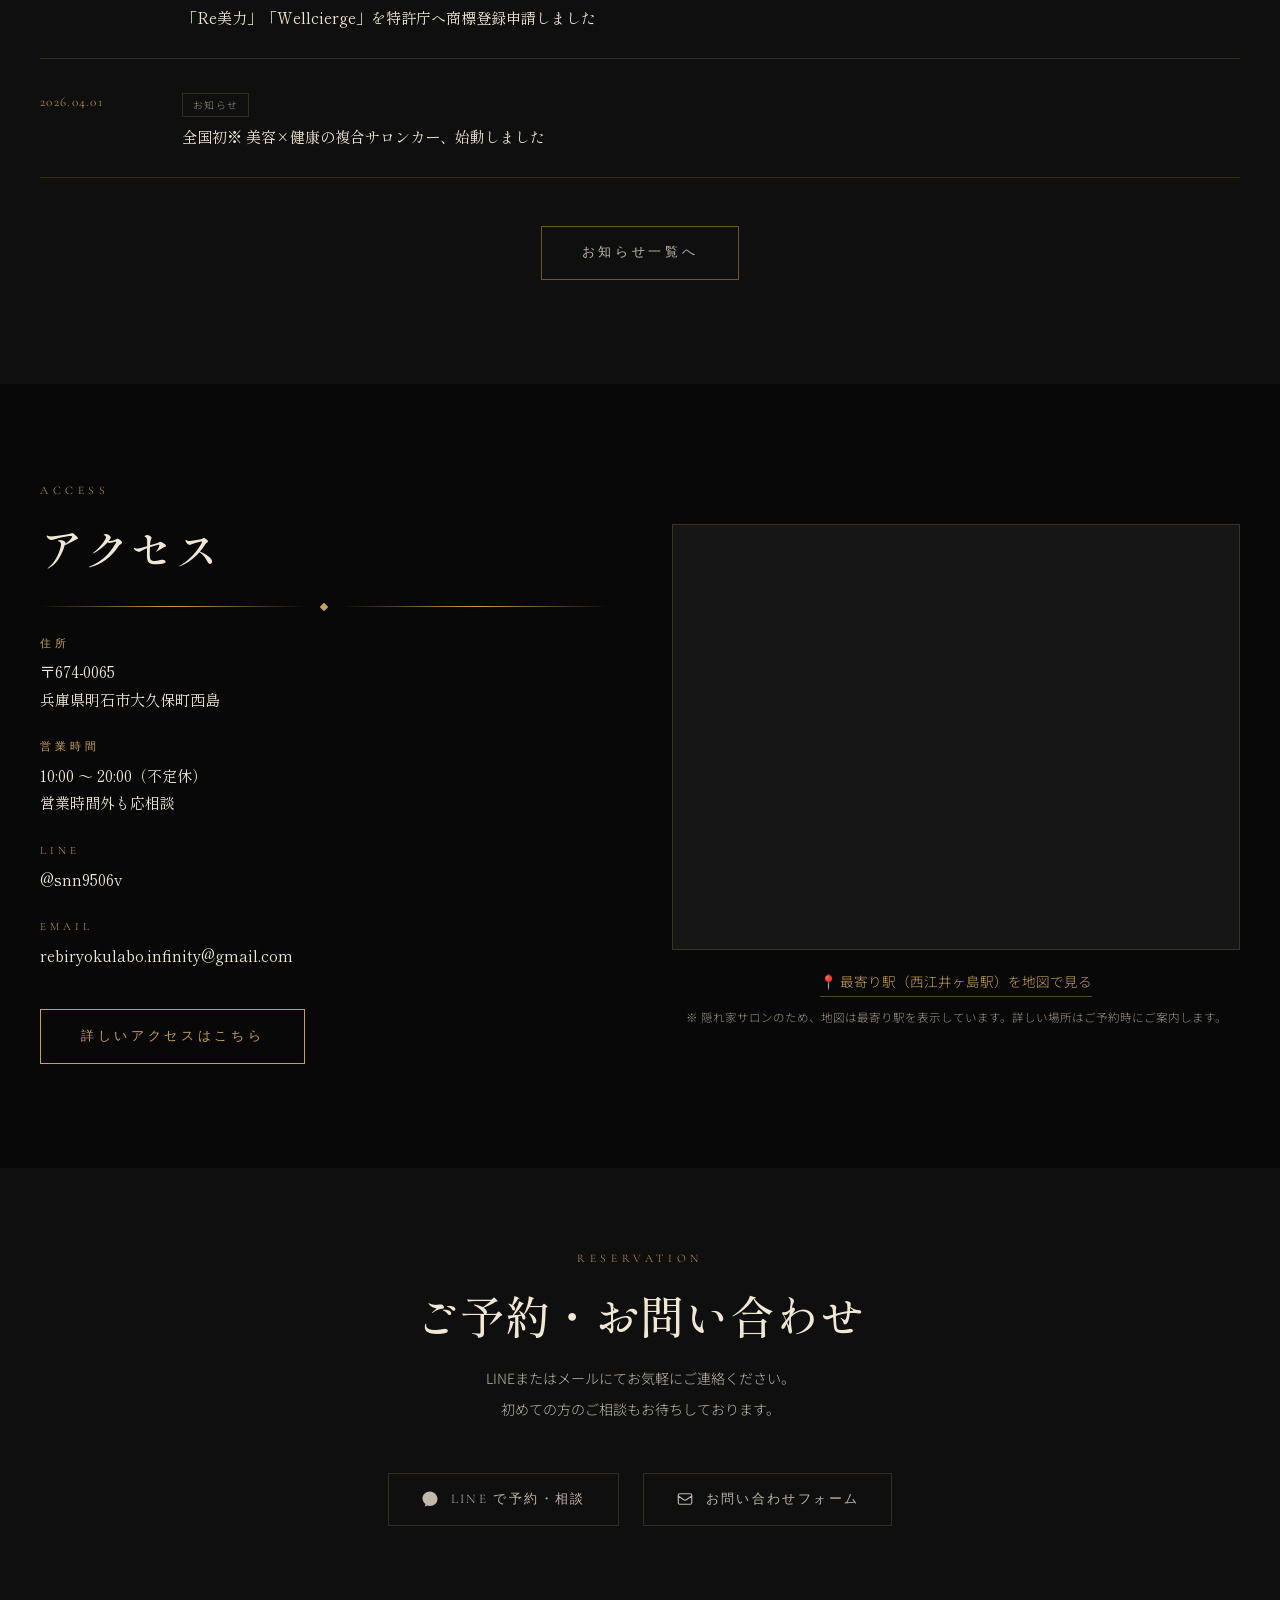
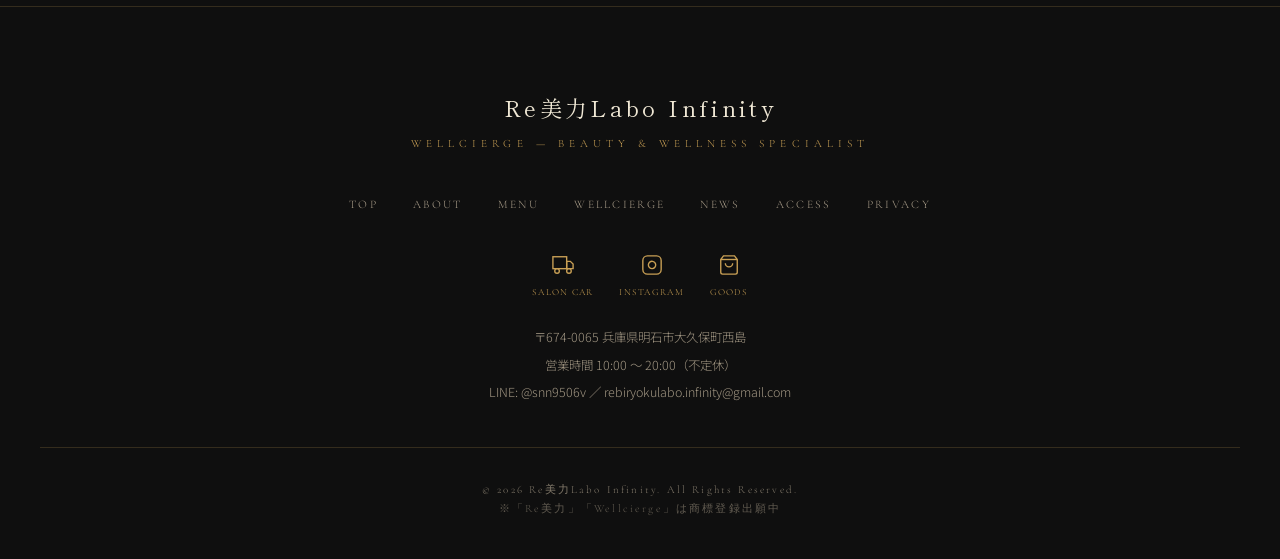
==== commit 7334ddd8: "Googleアナリティクス(GA4)導入：全公開ページに計測タグを追加 Co-Authored-By: Claude Fable 5 <noreply@anthropic.com>" ====
--- a/index.html
+++ b/index.html
@@ -17,6 +17,14 @@
   <meta name="twitter:description" content="明石市の隠れ家プライベートサロン。全国初の移動サロンカーでご希望の場所へお伺いします。脱毛・脂肪冷却・頭蓋骨調整・エステなど本格ケアをご提供。">
   <meta name="twitter:image" content="https://rebiryokulabo-infinity-salon.netlify.app/images/og-image.png">
   <link rel="stylesheet" href="css/style.css">
+  <!-- Google tag (gtag.js) -->
+  <script async src="https://www.googletagmanager.com/gtag/js?id=G-0MXQR82VCM"></script>
+  <script>
+    window.dataLayer = window.dataLayer || [];
+    function gtag(){dataLayer.push(arguments);}
+    gtag('js', new Date());
+    gtag('config', 'G-0MXQR82VCM');
+  </script>
 </head>
 <body>
 
